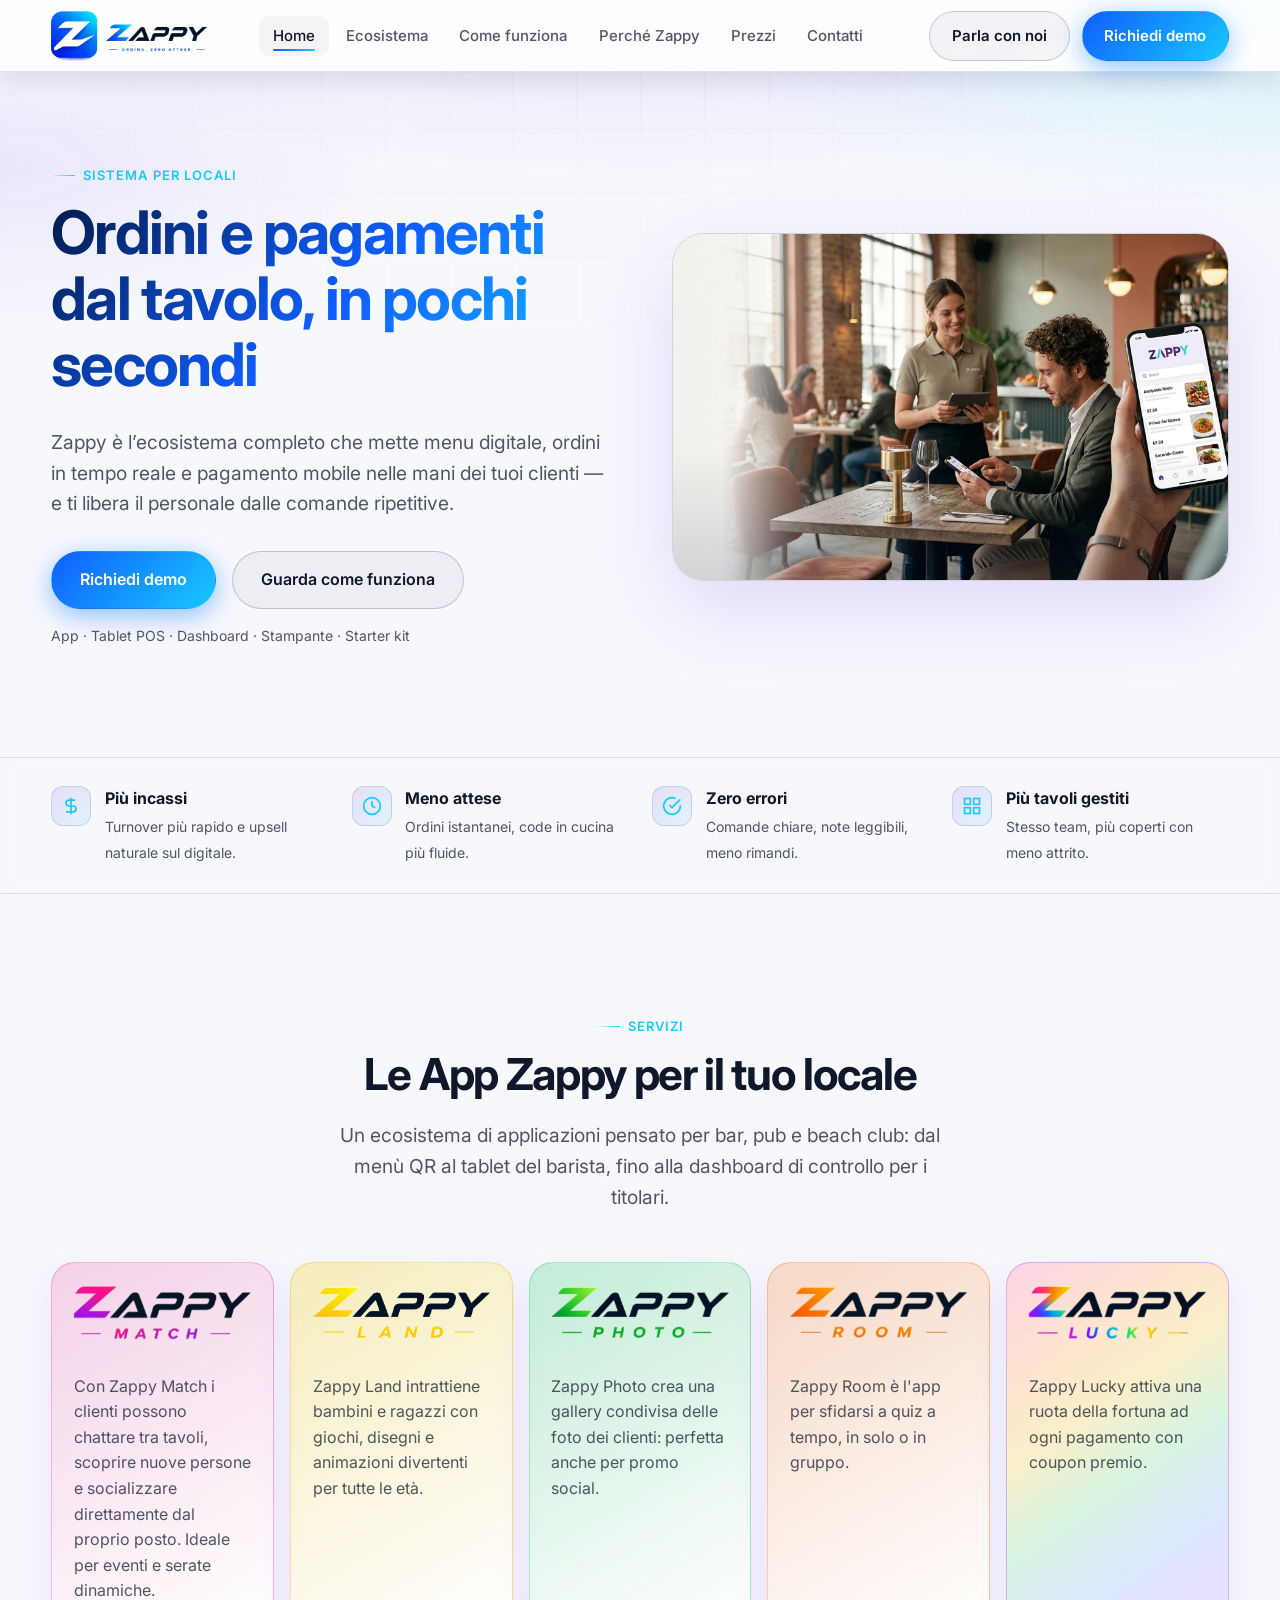
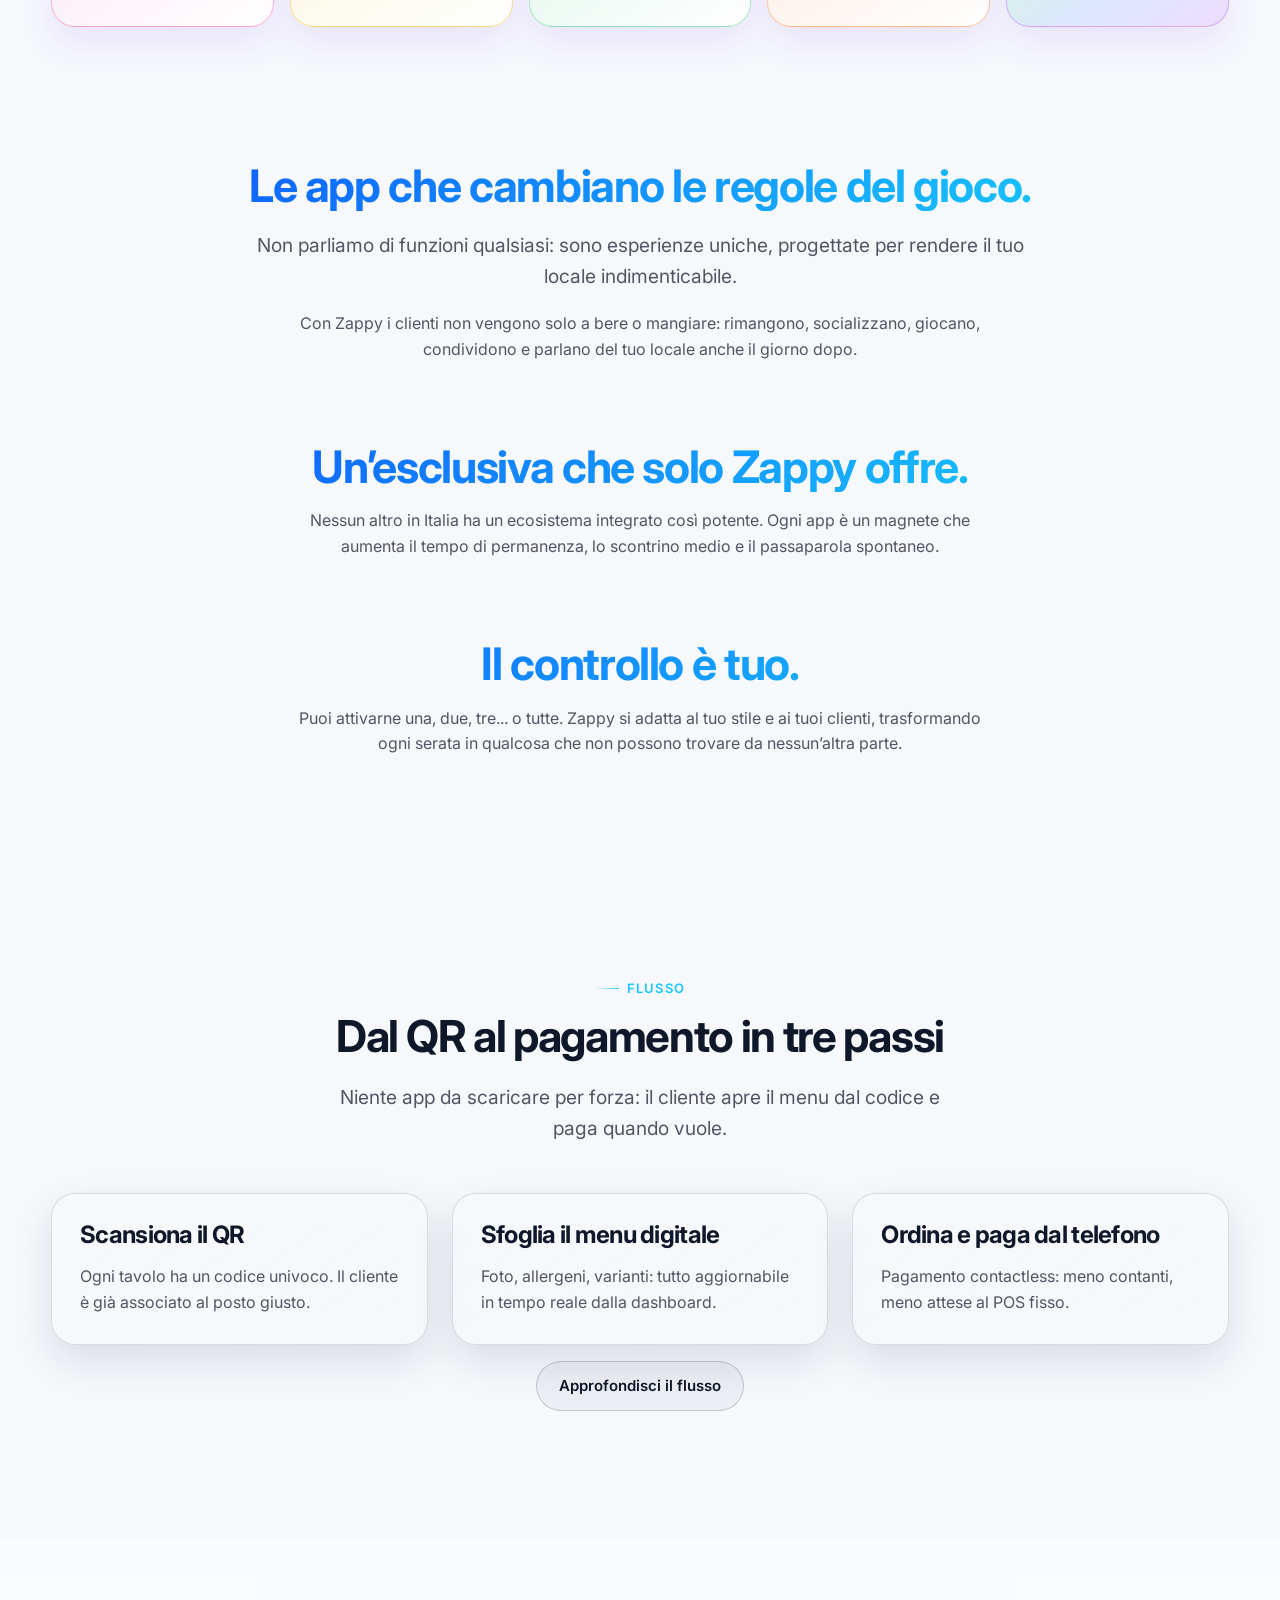
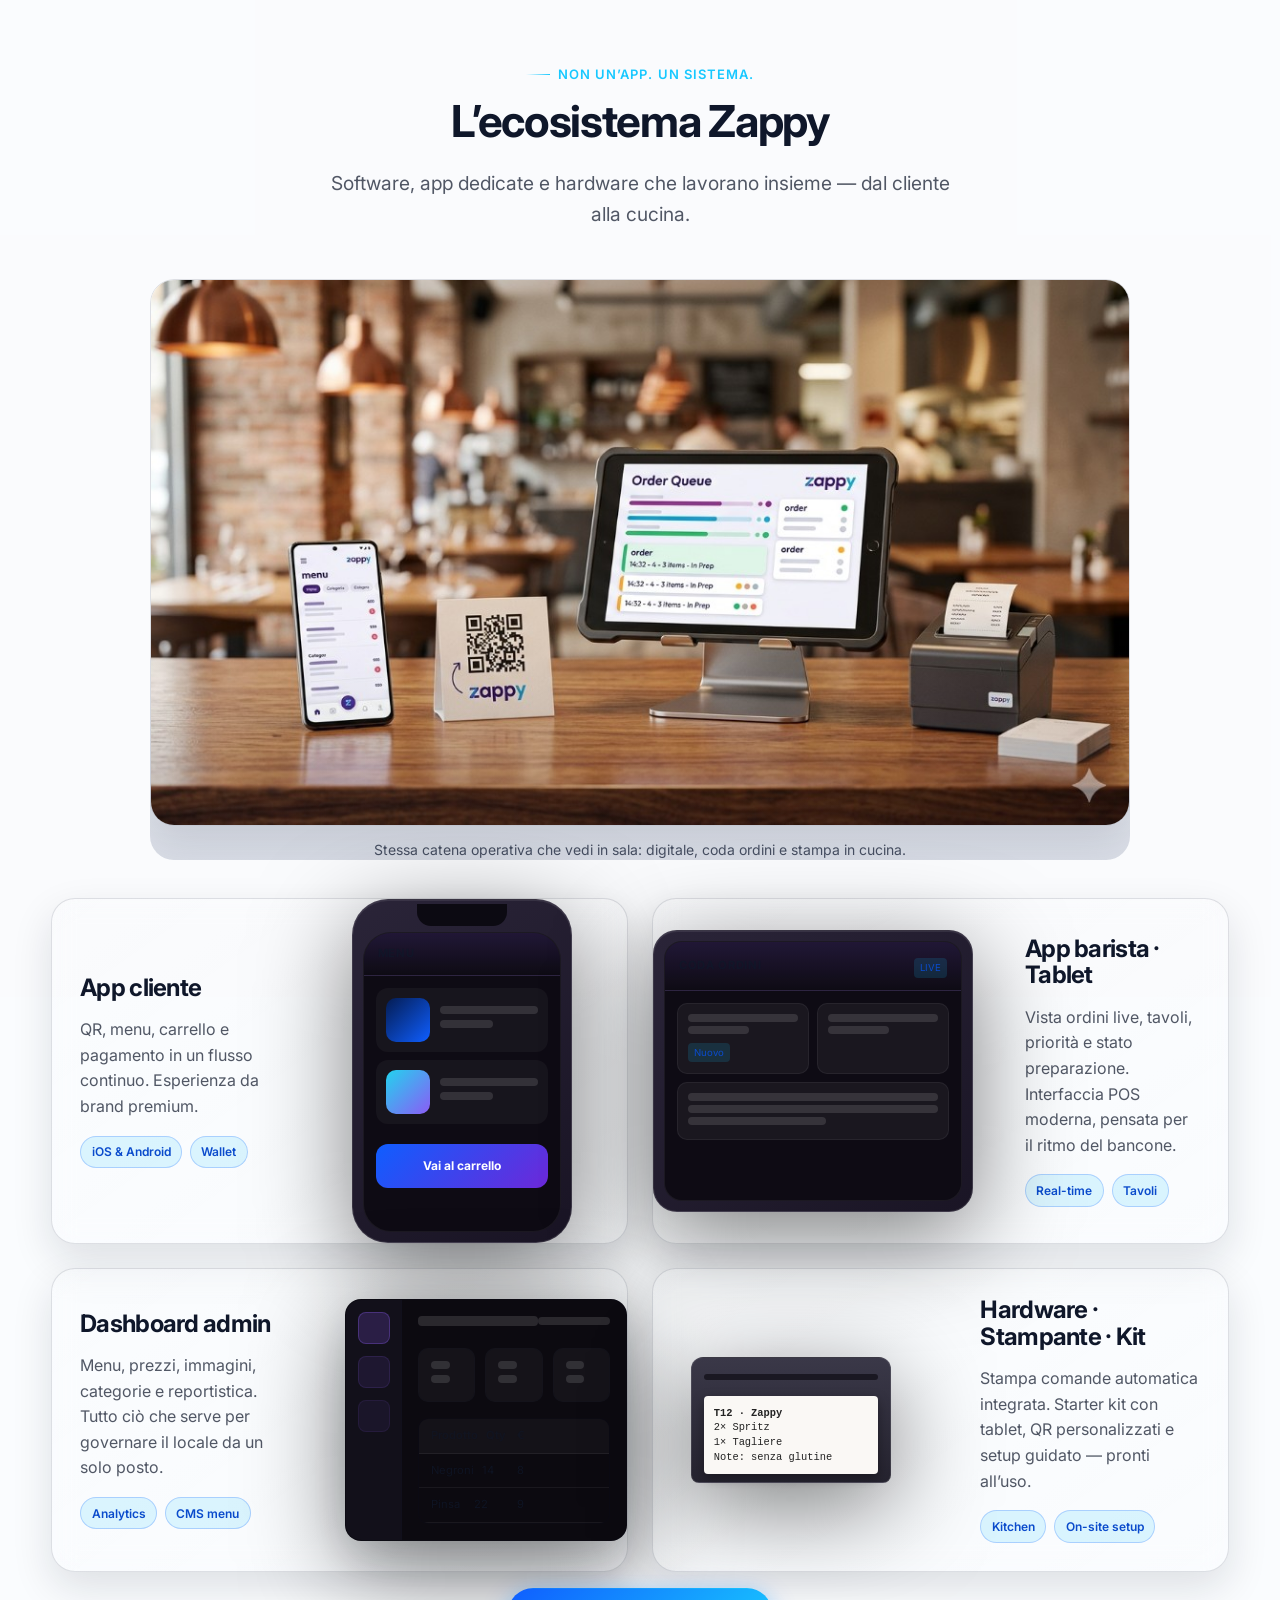
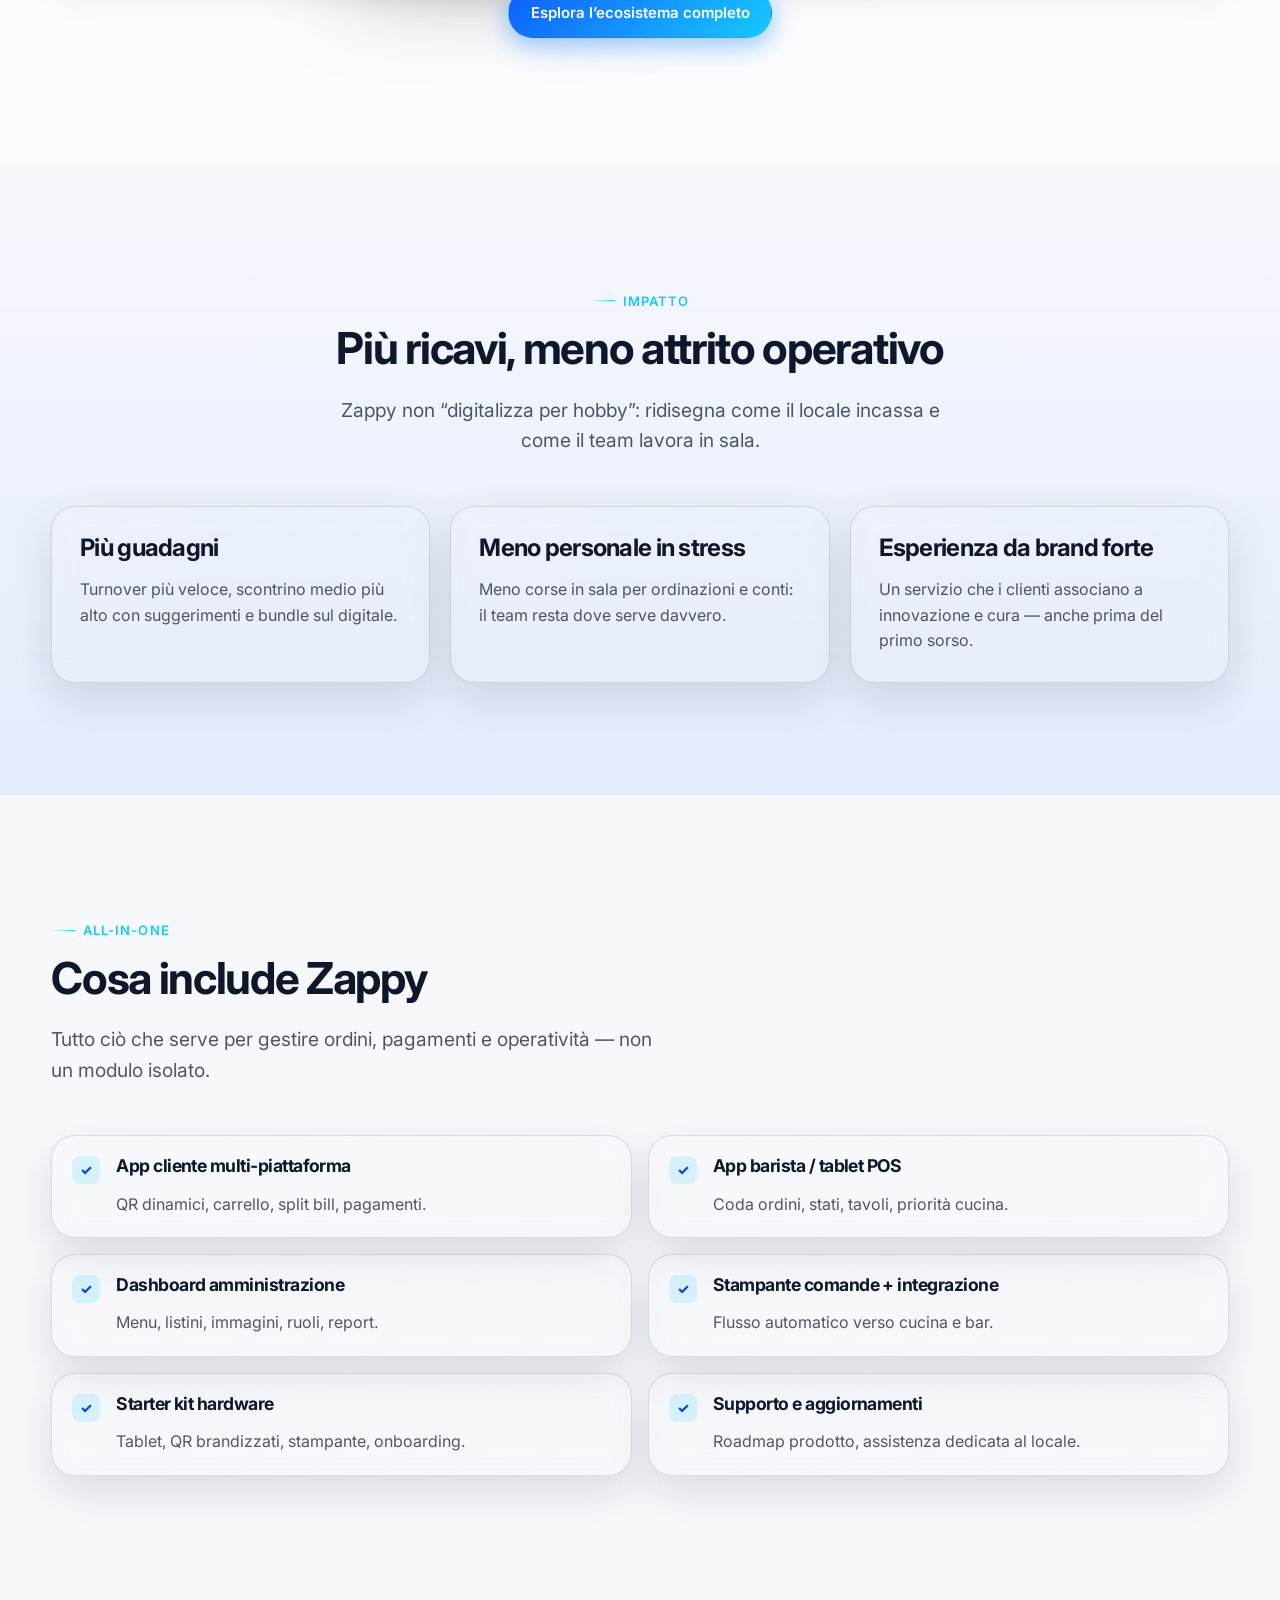
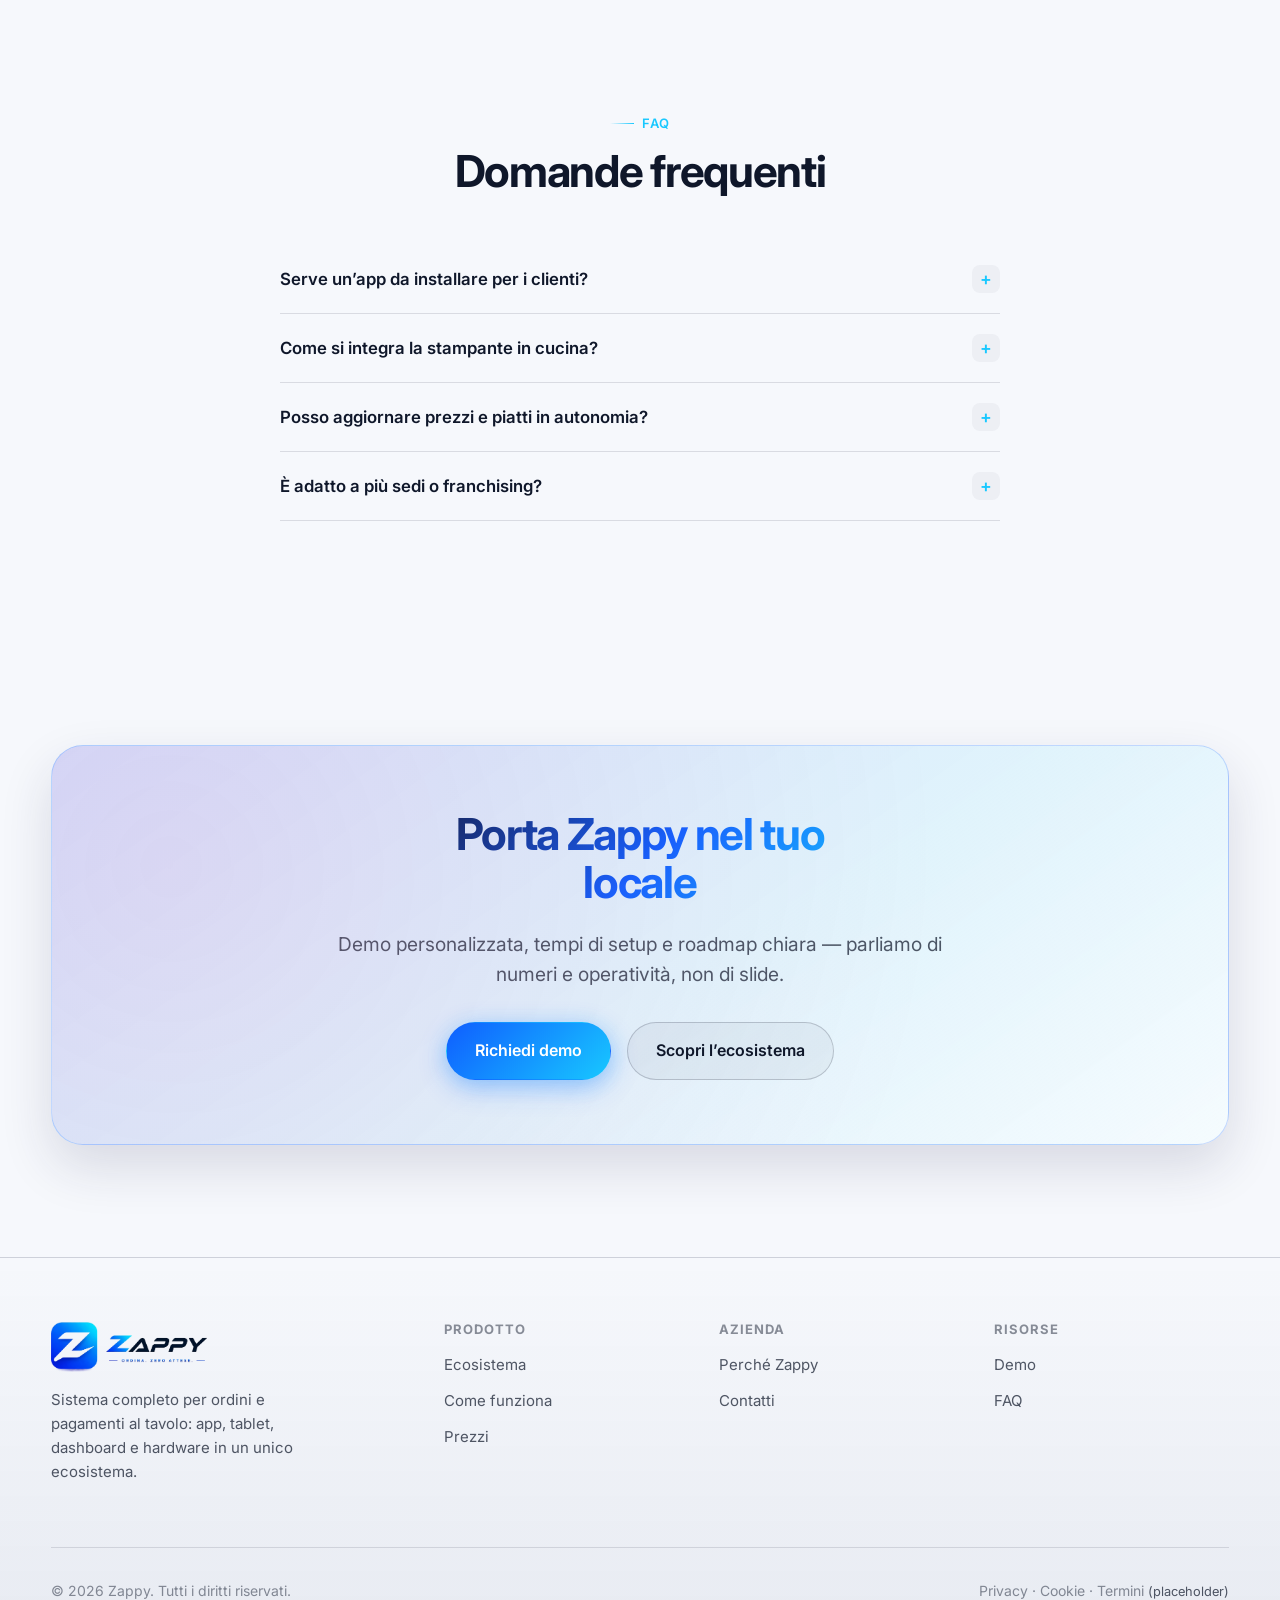
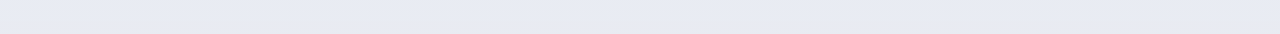
==== index.html @ 4d5f3240 "chore: aggiornamento sito Zappy con nuovo branding, pacchetti e contatti" ====
<!DOCTYPE html>
<html lang="it">
<head>
  <meta charset="UTF-8" />
  <meta name="viewport" content="width=device-width, initial-scale=1" />
  <meta name="description" content="Zappy: sistema completo per bar, pub e ristoranti. Ordini e pagamenti dal tavolo via QR. App cliente, app barista, dashboard e hardware integrati." />
  <title>Zappy — Ordini e pagamenti dal tavolo</title>
  <link rel="preconnect" href="https://fonts.googleapis.com" />
  <link rel="preconnect" href="https://fonts.gstatic.com" crossorigin />
  <link href="https://fonts.googleapis.com/css2?family=Inter:wght@400;500;600;700;800&display=swap" rel="stylesheet" />
  <link rel="stylesheet" href="css/style.css" />
</head>
<body>
  <a class="skip-link" href="#contenuto">Vai al contenuto</a>

  <header class="site-header">
    <div class="header-inner">
      <a class="logo" href="index.html" aria-label="Zappy Home">
        <img src="images/logo-zappy-finale.png" alt="Zappy" width="512" height="353" />
      </a>
      <button class="nav-toggle" type="button" aria-label="Apri menu" aria-expanded="false">
        <span></span>
      </button>
      <nav class="nav" aria-label="Principale">
        <a href="index.html" aria-current="page">Home</a>
        <a href="ecosistema.html">Ecosistema</a>
        <a href="come-funziona.html">Come funziona</a>
        <a href="perche-zappy.html">Perché Zappy</a>
        <a href="prezzi.html">Prezzi</a>
        <a href="contatti.html">Contatti</a>
        <div class="header-cta header-cta--in-nav">
          <a class="btn btn--ghost" href="contatti.html">Parla con noi</a>
          <a class="btn btn--primary" href="contatti.html">Richiedi demo</a>
        </div>
      </nav>
      <div class="header-cta">
        <a class="btn btn--ghost" href="contatti.html">Parla con noi</a>
        <a class="btn btn--primary" href="contatti.html">Richiedi demo</a>
      </div>
    </div>
  </header>

  <main id="contenuto">
    <section class="hero">
      <div class="bg-glow" aria-hidden="true"></div>
      <div class="mesh" aria-hidden="true"></div>
      <div class="wrap hero-grid">
        <div class="reveal">
          <p class="eyebrow">Sistema per locali</p>
          <h1 class="text-gradient">Ordini e pagamenti dal tavolo, in pochi secondi</h1>
          <p class="lead">
            Zappy è l’ecosistema completo che mette menu digitale, ordini in tempo reale e pagamento mobile nelle mani dei tuoi clienti — e ti libera il personale dalle comande ripetitive.
          </p>
          <div class="hero-cta">
            <a class="btn btn--primary btn--large" href="contatti.html">Richiedi demo</a>
            <a class="btn btn--ghost btn--large" href="come-funziona.html">Guarda come funziona</a>
          </div>
          <p class="muted mt-2" style="font-size:0.875rem">App · Tablet POS · Dashboard · Stampante · Starter kit</p>
        </div>
        <div class="hero-visual reveal delay-1">
          <figure class="hero-photo-wrap photo-figure">
            <img src="images/hero-menu-cliente.png" alt="Cliente al tavolo che usa il menu digitale Zappy sul telefono, con personale di sala" width="1200" height="800" loading="eager" decoding="async" />
          </figure>
        </div>
      </div>
    </section>

    <div class="strip">
      <div class="wrap strip-inner">
        <div class="strip-item reveal">
          <div class="strip-icon" aria-hidden="true">
            <svg width="20" height="20" viewBox="0 0 24 24" fill="none" stroke="currentColor" stroke-width="2"><path d="M12 2v20M17 5H9.5a3.5 3.5 0 0 0 0 7h5a3.5 3.5 0 0 1 0 7H6"/></svg>
          </div>
          <div>
            <strong>Più incassi</strong>
            <span>Turnover più rapido e upsell naturale sul digitale.</span>
          </div>
        </div>
        <div class="strip-item reveal delay-1">
          <div class="strip-icon" aria-hidden="true">
            <svg width="20" height="20" viewBox="0 0 24 24" fill="none" stroke="currentColor" stroke-width="2"><circle cx="12" cy="12" r="10"/><path d="M12 6v6l4 2"/></svg>
          </div>
          <div>
            <strong>Meno attese</strong>
            <span>Ordini istantanei, code in cucina più fluide.</span>
          </div>
        </div>
        <div class="strip-item reveal delay-2">
          <div class="strip-icon" aria-hidden="true">
            <svg width="20" height="20" viewBox="0 0 24 24" fill="none" stroke="currentColor" stroke-width="2"><path d="M22 11.08V12a10 10 0 1 1-5.93-9.14"/><path d="M22 4L12 14.01l-3-3"/></svg>
          </div>
          <div>
            <strong>Zero errori</strong>
            <span>Comande chiare, note leggibili, meno rimandi.</span>
          </div>
        </div>
        <div class="strip-item reveal delay-3">
          <div class="strip-icon" aria-hidden="true">
            <svg width="20" height="20" viewBox="0 0 24 24" fill="none" stroke="currentColor" stroke-width="2"><rect x="3" y="3" width="7" height="7"/><rect x="14" y="3" width="7" height="7"/><rect x="14" y="14" width="7" height="7"/><rect x="3" y="14" width="7" height="7"/></svg>
          </div>
          <div>
            <strong>Più tavoli gestiti</strong>
            <span>Stesso team, più coperti con meno attrito.</span>
          </div>
        </div>
      </div>
    </div>

    <section class="section section--apps" id="app-zappy">
      <div class="wrap">
        <div class="section-head text-center reveal">
          <p class="eyebrow eyebrow--center">Servizi</p>
          <h2>Le App Zappy per il tuo locale</h2>
          <p class="lead mx-auto">Un ecosistema di applicazioni pensato per bar, pub e beach club: dal menù QR al tablet del barista, fino alla dashboard di controllo per i titolari.</p>
        </div>
        <div class="apps-grid">
          <article class="app-card app-card--match reveal">
            <img class="app-card__wordmark" src="images/app-zappy-match-wordmark.png" alt="Zappy Match" loading="lazy" decoding="async" />
            <p class="muted mb-0">Con Zappy Match i clienti possono chattare tra tavoli, scoprire nuove persone e socializzare direttamente dal proprio posto. Ideale per eventi e serate dinamiche.</p>
          </article>
          <article class="app-card app-card--land reveal delay-1">
            <img class="app-card__wordmark" src="images/app-zappy-land-wordmark.png" alt="Zappy Land" loading="lazy" decoding="async" />
            <p class="muted mb-0">Zappy Land intrattiene bambini e ragazzi con giochi, disegni e animazioni divertenti per tutte le età.</p>
          </article>
          <article class="app-card app-card--photo reveal delay-2">
            <img class="app-card__wordmark" src="images/app-zappy-photo-wordmark.png" alt="Zappy Photo" loading="lazy" decoding="async" />
            <p class="muted mb-0">Zappy Photo crea una gallery condivisa delle foto dei clienti: perfetta anche per promo social.</p>
          </article>
          <article class="app-card app-card--room reveal delay-3">
            <img class="app-card__wordmark" src="images/app-zappy-room-wordmark.png" alt="Zappy Room" loading="lazy" decoding="async" />
            <p class="muted mb-0">Zappy Room è l'app per sfidarsi a quiz a tempo, in solo o in gruppo.</p>
          </article>
          <article class="app-card app-card--lucky reveal delay-4">
            <img class="app-card__wordmark" src="images/app-zappy-lucky-wordmark.png" alt="Zappy Lucky" loading="lazy" decoding="async" />
            <p class="muted mb-0">Zappy Lucky attiva una ruota della fortuna ad ogni pagamento con coupon premio.</p>
          </article>
        </div>
      </div>
    </section>

    <section class="section section--apps-copy">
      <div class="wrap">
        <div class="apps-copy reveal">
          <article class="apps-copy__block">
            <h2 class="apps-copy__title">Le app che cambiano le regole del gioco.</h2>
            <p class="lead mx-auto">Non parliamo di funzioni qualsiasi: sono esperienze uniche, progettate per rendere il tuo locale indimenticabile.</p>
            <p class="muted apps-copy__text">Con Zappy i clienti non vengono solo a bere o mangiare: rimangono, socializzano, giocano, condividono e parlano del tuo locale anche il giorno dopo.</p>
          </article>
          <article class="apps-copy__block">
            <h2 class="apps-copy__title">Un’esclusiva che solo Zappy offre.</h2>
            <p class="muted apps-copy__text">Nessun altro in Italia ha un ecosistema integrato così potente. Ogni app è un magnete che aumenta il tempo di permanenza, lo scontrino medio e il passaparola spontaneo.</p>
          </article>
          <article class="apps-copy__block">
            <h2 class="apps-copy__title">Il controllo è tuo.</h2>
            <p class="muted apps-copy__text">Puoi attivarne una, due, tre... o tutte. Zappy si adatta al tuo stile e ai tuoi clienti, trasformando ogni serata in qualcosa che non possono trovare da nessun’altra parte.</p>
          </article>
        </div>
      </div>
    </section>

    <section class="section" id="come-funziona-preview">
      <div class="wrap">
        <div class="section-head text-center reveal">
          <p class="eyebrow eyebrow--center">Flusso</p>
          <h2>Dal QR al pagamento in tre passi</h2>
          <p class="lead">Niente app da scaricare per forza: il cliente apre il menu dal codice e paga quando vuole.</p>
        </div>
        <div class="steps">
          <article class="glass-card card-padding step-card reveal">
            <span class="step-num" aria-hidden="true">01</span>
            <h3>Scansiona il QR</h3>
            <p class="muted mb-0">Ogni tavolo ha un codice univoco. Il cliente è già associato al posto giusto.</p>
          </article>
          <article class="glass-card card-padding step-card reveal delay-1">
            <span class="step-num" aria-hidden="true">02</span>
            <h3>Sfoglia il menu digitale</h3>
            <p class="muted mb-0">Foto, allergeni, varianti: tutto aggiornabile in tempo reale dalla dashboard.</p>
          </article>
          <article class="glass-card card-padding step-card reveal delay-2">
            <span class="step-num" aria-hidden="true">03</span>
            <h3>Ordina e paga dal telefono</h3>
            <p class="muted mb-0">Pagamento contactless: meno contanti, meno attese al POS fisso.</p>
          </article>
        </div>
        <p class="text-center mt-2 reveal"><a class="btn btn--ghost" href="come-funziona.html">Approfondisci il flusso</a></p>
      </div>
    </section>

    <section class="section section--tone-soft" id="ecosistema">
      <div class="wrap">
        <div class="section-head text-center reveal">
          <p class="eyebrow eyebrow--center">Non un’app. Un sistema.</p>
          <h2>L’ecosistema Zappy</h2>
          <p class="lead">Software, app dedicate e hardware che lavorano insieme — dal cliente alla cucina.</p>
        </div>
        <figure class="photo-figure photo-figure--eco reveal delay-1">
          <img class="site-photo" src="images/banco-menu-coda-stampante.png" alt="Banco ristorante con menu Zappy sul telefono, QR da tavolo, tablet coda ordini e stampante comande" width="1200" height="700" loading="lazy" decoding="async" />
          <figcaption class="photo-caption">Stessa catena operativa che vedi in sala: digitale, coda ordini e stampa in cucina.</figcaption>
        </figure>
        <div class="eco-grid">
          <article class="glass-card eco-block reveal">
            <div class="eco-text card-padding">
              <h3>App cliente</h3>
              <p class="muted">QR, menu, carrello e pagamento in un flusso continuo. Esperienza da brand premium.</p>
              <div class="tag-row">
                <span class="tag">iOS &amp; Android</span>
                <span class="tag">Wallet</span>
              </div>
            </div>
            <div class="device-wrap">
              <div class="device device--phone">
                <div class="device-notch"><span></span></div>
                <div class="device-screen" style="min-height:300px">
                  <div class="ui-header">
                    <span class="ui-title">Menu</span>
                  </div>
                  <div class="ui-body">
                    <div class="ui-menu-item">
                      <div class="ui-thumb"></div>
                      <div class="ui-lines"><div class="ui-line"></div><div class="ui-line short"></div></div>
                    </div>
                    <div class="ui-menu-item">
                      <div class="ui-thumb" style="background:linear-gradient(135deg,#22d3ee,#8b5cf6)"></div>
                      <div class="ui-lines"><div class="ui-line"></div><div class="ui-line short"></div></div>
                    </div>
                    <div class="ui-pay-btn" style="margin-top:20px">Vai al carrello</div>
                  </div>
                </div>
              </div>
            </div>
          </article>
          <article class="glass-card eco-block reveal delay-1">
            <div class="eco-text card-padding">
              <h3>App barista · Tablet</h3>
              <p class="muted">Vista ordini live, tavoli, priorità e stato preparazione. Interfaccia POS moderna, pensata per il ritmo del bancone.</p>
              <div class="tag-row">
                <span class="tag">Real-time</span>
                <span class="tag">Tavoli</span>
              </div>
            </div>
            <div class="device-wrap">
              <div class="device device--tablet">
                <div class="device-screen">
                  <div class="ui-header">
                    <span class="ui-title">Coda ordini</span>
                    <span class="ui-badge">LIVE</span>
                  </div>
                  <div class="ui-body" style="padding:12px">
                    <div class="ui-pos-row">
                      <div class="ui-pos-card">
                        <div class="ui-line"></div>
                        <div class="ui-line short"></div>
                        <span class="ui-badge">Nuovo</span>
                      </div>
                      <div class="ui-pos-card">
                        <div class="ui-line"></div>
                        <div class="ui-line short"></div>
                      </div>
                    </div>
                    <div class="ui-pos-row">
                      <div class="ui-pos-card" style="flex:2">
                        <div class="ui-line"></div>
                        <div class="ui-line"></div>
                        <div class="ui-line short"></div>
                      </div>
                    </div>
                  </div>
                </div>
              </div>
            </div>
          </article>
          <article class="glass-card eco-block reveal delay-2">
            <div class="eco-text card-padding">
              <h3>Dashboard admin</h3>
              <p class="muted">Menu, prezzi, immagini, categorie e reportistica. Tutto ciò che serve per governare il locale da un solo posto.</p>
              <div class="tag-row">
                <span class="tag">Analytics</span>
                <span class="tag">CMS menu</span>
              </div>
            </div>
            <div class="device-wrap" style="width:100%;max-width:340px">
              <div class="dashboard-frame">
                <div class="dash-layout">
                  <div class="dash-sidebar">
                    <div class="dash-icon"></div>
                    <div class="dash-icon" style="opacity:0.5"></div>
                    <div class="dash-icon" style="opacity:0.35"></div>
                  </div>
                  <div class="dash-main">
                    <div class="dash-top">
                      <div class="ui-line" style="width:120px;height:10px"></div>
                      <div class="ui-line short" style="width:72px"></div>
                    </div>
                    <div class="dash-stat">
                      <div class="stat-box"><div class="ui-line"></div><div class="ui-line short"></div></div>
                      <div class="stat-box"><div class="ui-line"></div><div class="ui-line short"></div></div>
                      <div class="stat-box"><div class="ui-line"></div><div class="ui-line short"></div></div>
                    </div>
                    <div class="dash-table">
                      <div class="dash-row"><span>Prodotto</span><span>Qty</span><span>€</span></div>
                      <div class="dash-row"><span>Negroni</span><span>14</span><span>8</span></div>
                      <div class="dash-row"><span>Pinsa</span><span>22</span><span>9</span></div>
                    </div>
                  </div>
                </div>
              </div>
            </div>
          </article>
          <article class="glass-card eco-block reveal delay-3">
            <div class="eco-text card-padding">
              <h3>Hardware · Stampante · Kit</h3>
              <p class="muted">Stampa comande automatica integrata. Starter kit con tablet, QR personalizzati e setup guidato — pronti all’uso.</p>
              <div class="tag-row">
                <span class="tag">Kitchen</span>
                <span class="tag">On-site setup</span>
              </div>
            </div>
            <div class="device-wrap">
              <div class="printer-mock" aria-hidden="true">
                <div class="printer-slot"></div>
                <div class="printer-ticket">
                  <strong>T12 · Zappy</strong><br />
                  2× Spritz<br />
                  1× Tagliere<br />
                  Note: senza glutine
                </div>
              </div>
            </div>
          </article>
        </div>
        <p class="text-center mt-2 reveal"><a class="btn btn--primary" href="ecosistema.html">Esplora l’ecosistema completo</a></p>
      </div>
    </section>

    <section class="section section--tone-violet">
      <div class="wrap">
        <div class="section-head text-center reveal">
          <p class="eyebrow eyebrow--center">Impatto</p>
          <h2>Più ricavi, meno attrito operativo</h2>
          <p class="lead">Zappy non “digitalizza per hobby”: ridisegna come il locale incassa e come il team lavora in sala.</p>
        </div>
        <div class="benefits-grid">
          <article class="glass-card card-padding reveal">
            <h3>Più guadagni</h3>
            <p class="muted mb-0">Turnover più veloce, scontrino medio più alto con suggerimenti e bundle sul digitale.</p>
          </article>
          <article class="glass-card card-padding reveal delay-1">
            <h3>Meno personale in stress</h3>
            <p class="muted mb-0">Meno corse in sala per ordinazioni e conti: il team resta dove serve davvero.</p>
          </article>
          <article class="glass-card card-padding reveal delay-2">
            <h3>Esperienza da brand forte</h3>
            <p class="muted mb-0">Un servizio che i clienti associano a innovazione e cura — anche prima del primo sorso.</p>
          </article>
        </div>
      </div>
    </section>

    <section class="section" id="include">
      <div class="wrap">
        <div class="section-head reveal">
          <p class="eyebrow">All-in-one</p>
          <h2>Cosa include Zappy</h2>
          <p class="lead">Tutto ciò che serve per gestire ordini, pagamenti e operatività — non un modulo isolato.</p>
        </div>
        <div class="include-grid">
          <div class="glass-card include-item reveal">
            <span class="include-check" aria-hidden="true">✓</span>
            <div>
              <h3 class="mb-1" style="font-size:1.1rem">App cliente multi-piattaforma</h3>
              <p class="muted mb-0">QR dinamici, carrello, split bill, pagamenti.</p>
            </div>
          </div>
          <div class="glass-card include-item reveal delay-1">
            <span class="include-check" aria-hidden="true">✓</span>
            <div>
              <h3 class="mb-1" style="font-size:1.1rem">App barista / tablet POS</h3>
              <p class="muted mb-0">Coda ordini, stati, tavoli, priorità cucina.</p>
            </div>
          </div>
          <div class="glass-card include-item reveal delay-2">
            <span class="include-check" aria-hidden="true">✓</span>
            <div>
              <h3 class="mb-1" style="font-size:1.1rem">Dashboard amministrazione</h3>
              <p class="muted mb-0">Menu, listini, immagini, ruoli, report.</p>
            </div>
          </div>
          <div class="glass-card include-item reveal delay-3">
            <span class="include-check" aria-hidden="true">✓</span>
            <div>
              <h3 class="mb-1" style="font-size:1.1rem">Stampante comande + integrazione</h3>
              <p class="muted mb-0">Flusso automatico verso cucina e bar.</p>
            </div>
          </div>
          <div class="glass-card include-item reveal">
            <span class="include-check" aria-hidden="true">✓</span>
            <div>
              <h3 class="mb-1" style="font-size:1.1rem">Starter kit hardware</h3>
              <p class="muted mb-0">Tablet, QR brandizzati, stampante, onboarding.</p>
            </div>
          </div>
          <div class="glass-card include-item reveal delay-1">
            <span class="include-check" aria-hidden="true">✓</span>
            <div>
              <h3 class="mb-1" style="font-size:1.1rem">Supporto e aggiornamenti</h3>
              <p class="muted mb-0">Roadmap prodotto, assistenza dedicata al locale.</p>
            </div>
          </div>
        </div>
      </div>
    </section>

    <section class="section" id="faq">
      <div class="wrap">
        <div class="section-head text-center reveal">
          <p class="eyebrow eyebrow--center">FAQ</p>
          <h2>Domande frequenti</h2>
        </div>
        <div class="faq-list">
          <div class="faq-item reveal">
            <button class="faq-trigger" type="button" aria-expanded="false">
              Serve un’app da installare per i clienti?
              <span class="faq-icon">+</span>
            </button>
            <div class="faq-panel">
              <div class="faq-panel-inner">
                <p class="faq-answer">No è obbligatorio: il menu si apre dal QR nel browser. L’app nativa offre esperienza ancora più fluida per chi la preferisce.</p>
              </div>
            </div>
          </div>
          <div class="faq-item reveal delay-1">
            <button class="faq-trigger" type="button" aria-expanded="false">
              Come si integra la stampante in cucina?
              <span class="faq-icon">+</span>
            </button>
            <div class="faq-panel">
              <div class="faq-panel-inner">
                <p class="faq-answer">Le comande arrivano automaticamente alla stampante configurata nel kit. Routing e reparti sono impostabili dalla dashboard.</p>
              </div>
            </div>
          </div>
          <div class="faq-item reveal delay-2">
            <button class="faq-trigger" type="button" aria-expanded="false">
              Posso aggiornare prezzi e piatti in autonomia?
              <span class="faq-icon">+</span>
            </button>
            <div class="faq-panel">
              <div class="faq-panel-inner">
                <p class="faq-answer">Sì: listini, immagini, disponibilità e varianti sono gestiti in tempo reale dall’admin senza toccare codice.</p>
              </div>
            </div>
          </div>
          <div class="faq-item reveal delay-3">
            <button class="faq-trigger" type="button" aria-expanded="false">
              È adatto a più sedi o franchising?
              <span class="faq-icon">+</span>
            </button>
            <div class="faq-panel">
              <div class="faq-panel-inner">
                <p class="faq-answer">Il piano Enterprise copre governance multi-sede, permessi granulari e integrazioni con il tuo stack esistente.</p>
              </div>
            </div>
          </div>
        </div>
      </div>
    </section>

    <section class="section">
      <div class="wrap">
        <div class="cta-band reveal">
          <h2 class="text-gradient">Porta Zappy nel tuo locale</h2>
          <p class="lead mx-auto" style="margin-top:1rem">Demo personalizzata, tempi di setup e roadmap chiara — parliamo di numeri e operatività, non di slide.</p>
          <div class="hero-cta" style="margin-top:2rem">
            <a class="btn btn--primary btn--large" href="contatti.html">Richiedi demo</a>
            <a class="btn btn--ghost btn--large" href="ecosistema.html">Scopri l’ecosistema</a>
          </div>
        </div>
      </div>
    </section>
  </main>

  <footer class="site-footer">
    <div class="wrap footer-grid">
      <div class="footer-brand">
        <a class="logo" href="index.html" aria-label="Zappy Home">
          <img src="images/logo-zappy-finale.png" alt="Zappy" width="512" height="353" />
        </a>
        <p>Sistema completo per ordini e pagamenti al tavolo: app, tablet, dashboard e hardware in un unico ecosistema.</p>
      </div>
      <div class="footer-col">
        <h4>Prodotto</h4>
        <ul>
          <li><a href="ecosistema.html">Ecosistema</a></li>
          <li><a href="come-funziona.html">Come funziona</a></li>
          <li><a href="prezzi.html">Prezzi</a></li>
        </ul>
      </div>
      <div class="footer-col">
        <h4>Azienda</h4>
        <ul>
          <li><a href="perche-zappy.html">Perché Zappy</a></li>
          <li><a href="contatti.html">Contatti</a></li>
        </ul>
      </div>
      <div class="footer-col">
        <h4>Risorse</h4>
        <ul>
          <li><a href="contatti.html">Demo</a></li>
          <li><a href="index.html#faq">FAQ</a></li>
        </ul>
      </div>
    </div>
    <div class="wrap footer-bottom">
      <span>© <span id="year"></span> Zappy. Tutti i diritti riservati.</span>
      <span>Privacy · Cookie · Termini <span class="muted" style="font-size:0.8rem">(placeholder)</span></span>
    </div>
  </footer>

  <script src="js/main.js"></script>
  <script>
    document.getElementById("year").textContent = new Date().getFullYear();
  </script>
</body>
</html>
---- css/style.css ----
/* ============================================================
   Zappy — Design system
   ============================================================ */

:root {
  --bg-deep: #f6f8fc;
  --bg-elevated: #ffffff;
  --surface: rgba(15, 23, 42, 0.04);
  --surface-strong: rgba(15, 23, 42, 0.08);
  --border: rgba(15, 23, 42, 0.12);
  --border-strong: rgba(15, 23, 42, 0.2);
  --text: #0f172a;
  --text-muted: rgba(15, 23, 42, 0.72);
  --text-soft: rgba(15, 23, 42, 0.48);
  --accent-violet: #0f5eff;
  --accent-blue: #18c8ff;
  --accent-pink: #041c52;
  --accent-cyan: #18c8ff;
  --gradient-hero: radial-gradient(ellipse 120% 80% at 50% -20%, rgba(124, 58, 237, 0.22), transparent 55%),
    radial-gradient(ellipse 90% 55% at 100% 0%, rgba(34, 211, 238, 0.18), transparent 52%),
    radial-gradient(ellipse 65% 45% at 0% 22%, rgba(124, 58, 237, 0.1), transparent 48%);
  --gradient-card: linear-gradient(135deg, rgba(124, 58, 237, 0.14), rgba(34, 211, 238, 0.1));
  --glow-violet: 0 0 80px rgba(139, 92, 246, 0.25);
  --glow-soft: 0 16px 40px rgba(15, 23, 42, 0.12);
  --radius-sm: 10px;
  --radius-md: 16px;
  --radius-lg: 24px;
  --radius-xl: 32px;
  --font: "Inter", system-ui, -apple-system, sans-serif;
  --ease-out: cubic-bezier(0.22, 1, 0.36, 1);
  --header-h: 72px;
}

*,
*::before,
*::after {
  box-sizing: border-box;
}

html {
  scroll-behavior: smooth;
}

body {
  margin: 0;
  font-family: var(--font);
  font-size: 16px;
  line-height: 1.6;
  color: var(--text);
  background: var(--bg-deep);
  -webkit-font-smoothing: antialiased;
  text-rendering: optimizeLegibility;
  overflow-x: hidden;
}

img {
  max-width: 100%;
  height: auto;
  display: block;
}

a {
  color: inherit;
  text-decoration: none;
}

button {
  font-family: inherit;
  cursor: pointer;
}

:focus-visible {
  outline: 2px solid var(--accent-blue);
  outline-offset: 3px;
}

.skip-link {
  position: absolute;
  left: -9999px;
  top: 12px;
  z-index: 10000;
  padding: 0.75rem 1rem;
  background: var(--accent-violet);
  color: #fff;
  border-radius: var(--radius-sm);
}

.skip-link:focus {
  left: 12px;
}

/* ---------- Layout ---------- */

.wrap {
  width: min(1180px, 92vw);
  margin-inline: auto;
}

.section {
  padding: clamp(4rem, 10vw, 7rem) 0;
  position: relative;
}

.section--tone-soft {
  background: rgba(255, 255, 255, 0.45);
}

.section--tone-violet {
  background: linear-gradient(180deg, transparent, rgba(124, 58, 237, 0.06));
}

.section--tone-cyan {
  background: linear-gradient(180deg, transparent, rgba(34, 211, 238, 0.08));
}

.section--tight {
  padding: clamp(3rem, 6vw, 4.5rem) 0;
}

.bg-glow {
  pointer-events: none;
  position: absolute;
  inset: 0;
  background: var(--gradient-hero);
  opacity: 0.9;
}

.mesh {
  position: absolute;
  inset: 0;
  background-image: linear-gradient(rgba(15, 23, 42, 0.05) 1px, transparent 1px),
    linear-gradient(90deg, rgba(15, 23, 42, 0.05) 1px, transparent 1px);
  background-size: 64px 64px;
  mask-image: radial-gradient(ellipse 70% 60% at 50% 0%, black, transparent);
  opacity: 0.5;
}

/* ---------- Typography ---------- */

.eyebrow {
  display: inline-flex;
  align-items: center;
  gap: 0.5rem;
  font-size: 0.8125rem;
  font-weight: 600;
  letter-spacing: 0.08em;
  text-transform: uppercase;
  color: var(--accent-cyan);
}

.eyebrow::before {
  content: "";
  width: 24px;
  height: 1px;
  background: linear-gradient(90deg, transparent, var(--accent-cyan));
}

h1,
h2,
h3,
h4 {
  margin: 0 0 0.5em;
  font-weight: 700;
  letter-spacing: -0.03em;
  line-height: 1.1;
}

h1 {
  font-size: clamp(2.5rem, 5vw, 3.75rem);
}

h2 {
  font-size: clamp(2rem, 3.5vw, 2.75rem);
}

h3 {
  font-size: clamp(1.25rem, 2vw, 1.5rem);
}

.lead {
  font-size: clamp(1.05rem, 1.5vw, 1.2rem);
  color: var(--text-muted);
  max-width: 52ch;
}

.eyebrow--center {
  justify-content: center;
}

.muted {
  color: var(--text-muted);
}

.text-gradient {
  background: linear-gradient(135deg, #0f172a 0%, var(--accent-violet) 52%, var(--accent-blue) 100%);
  -webkit-background-clip: text;
  background-clip: text;
  color: transparent;
}

/* ---------- Zappy custom visuals ---------- */

.z-visual {
  position: relative;
  border-radius: 30px;
  border: 1px solid rgba(124, 58, 237, 0.12);
  background: linear-gradient(160deg, rgba(255, 255, 255, 0.92), rgba(243, 247, 255, 0.9));
  box-shadow: 0 14px 34px rgba(15, 23, 42, 0.09);
  overflow: hidden;
}

.z-glow {
  position: absolute;
  border-radius: 50%;
  filter: blur(24px);
  opacity: 0.45;
  pointer-events: none;
}

.z-glow--violet {
  width: 220px;
  height: 220px;
  top: -70px;
  right: -50px;
  background: rgba(124, 58, 237, 0.32);
}

.z-glow--cyan {
  width: 200px;
  height: 200px;
  bottom: -70px;
  left: -40px;
  background: rgba(34, 211, 238, 0.28);
}

.z-visual--hero {
  padding: 1.6rem;
  min-height: 470px;
  display: grid;
  place-items: center;
}

.z-device {
  width: 254px;
  border-radius: 34px;
  padding: 9px;
  background: linear-gradient(150deg, #f2efff, #eaf8ff);
  border: 1px solid rgba(124, 58, 237, 0.16);
  box-shadow: 0 20px 35px rgba(44, 36, 97, 0.18);
  position: relative;
  z-index: 2;
}

.z-device-notch {
  width: 96px;
  height: 18px;
  border-radius: 0 0 10px 10px;
  background: rgba(15, 23, 42, 0.16);
  margin: 0 auto 6px;
}

.z-device-screen {
  background: #ffffff;
  border-radius: 24px;
  overflow: hidden;
  border: 1px solid rgba(15, 23, 42, 0.08);
}

.z-device-head {
  padding: 11px 12px;
  display: flex;
  justify-content: space-between;
  align-items: center;
  border-bottom: 1px solid rgba(15, 23, 42, 0.08);
  background: linear-gradient(180deg, rgba(124, 58, 237, 0.1), transparent);
}

.z-device-title {
  font-size: 0.72rem;
  font-weight: 700;
  letter-spacing: 0.05em;
  text-transform: uppercase;
  color: var(--text-muted);
}

.z-status-dot {
  width: 8px;
  height: 8px;
  border-radius: 50%;
  background: linear-gradient(135deg, var(--accent-violet), var(--accent-blue));
}

.z-device-body {
  padding: 12px;
}

.z-qr-mini {
  width: 58px;
  height: 58px;
  border-radius: 10px;
  background: #fff;
  border: 1px solid rgba(15, 23, 42, 0.09);
  margin-bottom: 10px;
  position: relative;
}

.z-qr-mini::before {
  content: "";
  position: absolute;
  inset: 8px;
  border-radius: 4px;
  background-image: repeating-linear-gradient(0deg, #111827 0, #111827 3px, transparent 3px, transparent 6px),
    repeating-linear-gradient(90deg, #111827 0, #111827 3px, transparent 3px, transparent 6px);
}

.z-order-item {
  display: flex;
  align-items: center;
  gap: 0.55rem;
  padding: 0.5rem 0;
}

.z-order-item strong {
  display: block;
  font-size: 0.82rem;
  margin-bottom: 0.05rem;
}

.z-order-item small {
  color: var(--text-muted);
  font-size: 0.72rem;
}

.z-order-dot {
  width: 12px;
  height: 12px;
  border-radius: 999px;
  background: linear-gradient(135deg, var(--accent-violet), #8b5cf6);
}

.z-order-dot--alt {
  background: linear-gradient(135deg, var(--accent-blue), #38bdf8);
}

.z-order-total {
  margin-top: 0.5rem;
  display: flex;
  align-items: center;
  justify-content: space-between;
  padding: 0.65rem 0.7rem;
  border-radius: 10px;
  background: rgba(124, 58, 237, 0.08);
  font-size: 0.78rem;
}

.z-pay-btn {
  margin-top: 0.65rem;
  width: 100%;
  border: 0;
  border-radius: 999px;
  padding: 0.62rem 0.75rem;
  font-weight: 700;
  font-size: 0.78rem;
  color: #fff;
  background: linear-gradient(135deg, var(--accent-violet), var(--accent-blue));
}

.z-floating-badge {
  position: absolute;
  z-index: 3;
  padding: 0.45rem 0.75rem;
  border-radius: 999px;
  font-size: 0.7rem;
  font-weight: 700;
  color: #4c1d95;
  background: rgba(255, 255, 255, 0.92);
  border: 1px solid rgba(124, 58, 237, 0.18);
}

.z-floating-badge--top {
  top: 22px;
  right: 22px;
}

.z-floating-badge--bottom {
  bottom: 24px;
  left: 20px;
}

.z-visual--flow {
  padding: 1.35rem;
  display: grid;
  grid-template-columns: 1fr auto 1fr auto 1fr;
  align-items: center;
  gap: 0.95rem;
}

.z-flow-node {
  border-radius: 20px;
  padding: 1rem;
  min-height: 148px;
  background: linear-gradient(145deg, rgba(124, 58, 237, 0.1), rgba(34, 211, 238, 0.08));
  border: 1px solid rgba(124, 58, 237, 0.14);
  display: flex;
  flex-direction: column;
  justify-content: center;
}

.z-flow-node small {
  margin-top: 0.7rem;
  color: var(--text-muted);
  font-size: 0.72rem;
}

.z-table-top {
  height: 42px;
  border-radius: 999px;
  background: rgba(15, 23, 42, 0.08);
  margin-bottom: 0.6rem;
}

.z-connector {
  width: 36px;
  height: 2px;
  background: linear-gradient(90deg, rgba(124, 58, 237, 0.35), rgba(34, 211, 238, 0.45));
  box-shadow: 0 0 14px rgba(124, 58, 237, 0.28);
}

.z-ticket-line {
  height: 8px;
  border-radius: 999px;
  background: rgba(15, 23, 42, 0.16);
  margin-bottom: 0.5rem;
}

.z-ticket-line.short {
  width: 70%;
}

.z-visual--ecosystem {
  min-height: 320px;
  padding: 1.15rem;
  display: grid;
  grid-template-columns: repeat(12, 1fr);
  gap: 0.85rem;
}

.z-module {
  border-radius: 18px;
  border: 1px solid rgba(124, 58, 237, 0.14);
  background: linear-gradient(165deg, rgba(255, 255, 255, 0.88), rgba(239, 246, 255, 0.86));
  padding: 0.95rem;
  box-shadow: 0 10px 20px rgba(15, 23, 42, 0.07);
}

.z-module h3 {
  font-size: 0.9rem;
  margin: 0.55rem 0 0;
}

.z-module-icon {
  width: 30px;
  height: 30px;
  border-radius: 8px;
  display: grid;
  place-items: center;
  font-size: 0.72rem;
  font-weight: 700;
  color: #4c1d95;
  background: rgba(124, 58, 237, 0.12);
}

.z-module--menu {
  grid-column: 1 / 5;
  grid-row: 1;
}

.z-module--match {
  grid-column: 5 / 8;
  grid-row: 1;
}

.z-module--photo {
  grid-column: 8 / 13;
  grid-row: 1;
}

.z-module--room {
  grid-column: 2 / 7;
  grid-row: 2;
}

.z-module--lucky {
  grid-column: 7 / 12;
  grid-row: 2;
}

.z-visual--why {
  padding: 1.1rem;
  display: grid;
  grid-template-columns: 1.2fr 0.8fr;
  gap: 0.9rem;
}

.z-why-main {
  border-radius: 20px;
  background: linear-gradient(160deg, rgba(124, 58, 237, 0.1), rgba(34, 211, 238, 0.08));
  border: 1px solid rgba(124, 58, 237, 0.16);
  padding: 1rem;
}

.z-why-head {
  display: flex;
  justify-content: space-between;
  align-items: baseline;
  gap: 1rem;
  margin-bottom: 0.8rem;
}

.z-why-head span {
  font-size: 0.78rem;
  color: var(--text-muted);
}

.z-why-head strong {
  font-size: 0.9rem;
}

.z-why-row {
  display: flex;
  justify-content: space-between;
  align-items: center;
  padding: 0.62rem 0.2rem;
  border-top: 1px solid rgba(15, 23, 42, 0.08);
  font-size: 0.88rem;
}

.z-why-side {
  display: grid;
  align-content: center;
  gap: 0.65rem;
}

.z-mini-badge {
  display: inline-flex;
  align-items: center;
  justify-content: center;
  border-radius: 999px;
  padding: 0.5rem 0.75rem;
  font-size: 0.76rem;
  font-weight: 700;
  color: #4338ca;
  background: rgba(255, 255, 255, 0.86);
  border: 1px solid rgba(124, 58, 237, 0.14);
}

@media (max-width: 980px) {
  .z-visual--flow {
    grid-template-columns: 1fr;
    gap: 0.7rem;
  }

  .z-connector {
    width: 2px;
    height: 28px;
    margin-inline: auto;
    background: linear-gradient(180deg, rgba(124, 58, 237, 0.35), rgba(34, 211, 238, 0.45));
  }

  .z-visual--why {
    grid-template-columns: 1fr;
  }

  .z-visual--ecosystem {
    grid-template-columns: repeat(2, 1fr);
  }

  .z-module--menu,
  .z-module--match,
  .z-module--photo,
  .z-module--room,
  .z-module--lucky {
    grid-column: auto;
    grid-row: auto;
  }
}

@media (max-width: 640px) {
  .z-visual {
    border-radius: 22px;
  }

  .z-visual--hero {
    min-height: 410px;
    padding: 0.9rem;
  }

  .z-device {
    width: min(242px, 100%);
  }

  .z-visual--ecosystem {
    grid-template-columns: 1fr;
  }

  .z-floating-badge {
    font-size: 0.64rem;
    padding: 0.38rem 0.6rem;
  }

  .z-floating-badge--top {
    top: 10px;
    right: 10px;
  }

  .z-floating-badge--bottom {
    left: 10px;
    bottom: 10px;
  }
}

/* ---------- Header ---------- */

.site-header {
  position: fixed;
  top: 0;
  left: 0;
  right: 0;
  z-index: 9999;
  height: var(--header-h);
  display: flex;
  align-items: center;
  isolation: isolate;
  transition: background 0.35s var(--ease-out), box-shadow 0.35s var(--ease-out),
    border-color 0.35s var(--ease-out);
  border-bottom: 1px solid var(--border);
  background: rgba(255, 255, 255, 0.9);
  backdrop-filter: blur(14px);
  -webkit-backdrop-filter: blur(14px);
  box-shadow: 0 8px 24px rgba(15, 23, 42, 0.1);
}

.site-header.is-scrolled {
  background: rgba(255, 255, 255, 0.94);
  box-shadow: 0 10px 28px rgba(15, 23, 42, 0.14);
}

.header-inner {
  display: flex;
  align-items: center;
  justify-content: space-between;
  gap: 1.5rem;
  width: min(1180px, 92vw);
  margin-inline: auto;
}

.logo {
  display: flex;
  align-items: center;
  gap: 0.65rem;
  font-weight: 800;
  font-size: 1.25rem;
  letter-spacing: -0.04em;
}

.logo img {
  display: block;
  width: auto;
  height: 50px;
}

.logo-mark {
  width: 36px;
  height: 36px;
  border-radius: 10px;
  background: linear-gradient(135deg, var(--accent-violet), var(--accent-pink));
  box-shadow: 0 0 24px rgba(139, 92, 246, 0.45);
  position: relative;
  overflow: hidden;
}

.logo-mark::after {
  content: "";
  position: absolute;
  inset: -40%;
  background: linear-gradient(45deg, transparent, rgba(255, 255, 255, 0.25), transparent);
  animation: shimmer 4s ease-in-out infinite;
}

@keyframes shimmer {
  0%,
  100% {
    transform: translateX(-100%) rotate(25deg);
  }
  50% {
    transform: translateX(100%) rotate(25deg);
  }
}

.nav {
  display: flex;
  align-items: center;
  gap: 0.25rem;
}

.nav a {
  padding: 0.5rem 0.85rem;
  font-size: 0.9375rem;
  font-weight: 500;
  color: var(--text-muted);
  border-radius: var(--radius-sm);
  transition: color 0.2s, background 0.2s;
}

.nav a:hover,
.nav a[aria-current="page"] {
  color: var(--text);
  background: var(--surface);
}

.header-cta {
  display: flex;
  align-items: center;
  gap: 0.75rem;
}

.nav-toggle {
  display: none;
  width: 44px;
  height: 44px;
  border: 1px solid var(--border);
  border-radius: var(--radius-sm);
  background: var(--surface);
  color: var(--text);
  align-items: center;
  justify-content: center;
}

.nav-toggle span {
  display: block;
  width: 20px;
  height: 2px;
  background: currentColor;
  position: relative;
}

.nav-toggle span::before,
.nav-toggle span::after {
  content: "";
  position: absolute;
  left: 0;
  width: 20px;
  height: 2px;
  background: currentColor;
}

.nav-toggle span::before {
  top: -6px;
}

.nav-toggle span::after {
  top: 6px;
}

.header-cta--in-nav {
  display: none;
}

@media (max-width: 960px) {
  .logo img {
    height: 40px;
  }

  .header-cta--in-nav {
    display: flex;
    flex-direction: column;
    width: 100%;
    margin-top: 1rem;
    padding-top: 1rem;
    border-top: 1px solid var(--border);
    gap: 0.5rem;
  }

  .header-cta--in-nav .btn {
    width: 100%;
    justify-content: center;
  }

  .nav-toggle {
    display: flex;
  }

  .nav {
    position: fixed;
    top: var(--header-h);
    left: 0;
    right: 0;
    bottom: 0;
    flex-direction: column;
    align-items: stretch;
    padding: 1rem 1.25rem 2rem;
    background: rgba(255, 255, 255, 0.98);
    backdrop-filter: blur(12px);
    border-top: 1px solid var(--border);
    transform: translateY(-8px);
    opacity: 0;
    visibility: hidden;
    transition: opacity 0.25s, visibility 0.25s, transform 0.25s;
  }

  .nav.is-open {
    opacity: 1;
    visibility: visible;
    transform: translateY(0);
  }

  .nav a {
    padding: 0.85rem 1rem;
    font-size: 1.05rem;
  }

  .header-cta {
    display: none;
  }
}

/* ---------- Buttons ---------- */

.btn {
  display: inline-flex;
  align-items: center;
  justify-content: center;
  gap: 0.5rem;
  padding: 0.75rem 1.35rem;
  font-size: 0.9375rem;
  font-weight: 600;
  border-radius: 999px;
  border: 1px solid transparent;
  transition: transform 0.2s var(--ease-out), box-shadow 0.2s, background 0.2s, border-color 0.2s;
}

.btn:active {
  transform: scale(0.97);
}

.btn--primary {
  background: linear-gradient(135deg, var(--accent-violet), var(--accent-blue));
  color: #fff;
  box-shadow: 0 8px 28px rgba(124, 58, 237, 0.28), 0 4px 20px rgba(34, 211, 238, 0.22);
}

.btn--primary:hover {
  box-shadow: 0 12px 36px rgba(124, 58, 237, 0.34), 0 6px 26px rgba(34, 211, 238, 0.26);
  transform: translateY(-1px);
}

.btn--ghost {
  background: var(--surface);
  border-color: var(--border-strong);
  color: var(--text);
}

.btn--ghost:hover {
  background: var(--surface-strong);
  transform: translateY(-1px);
}

.btn--large {
  padding: 0.95rem 1.75rem;
  font-size: 1rem;
}

.btn-icon svg {
  width: 18px;
  height: 18px;
}

/* ---------- Hero ---------- */

.hero {
  padding-top: calc(var(--header-h) + clamp(3rem, 8vw, 5rem));
  padding-bottom: clamp(4rem, 8vw, 6rem);
  position: relative;
  overflow: hidden;
}

.hero-grid {
  display: grid;
  grid-template-columns: 1fr 1fr;
  gap: clamp(2rem, 5vw, 4rem);
  align-items: center;
}

@media (max-width: 960px) {
  .hero-grid {
    grid-template-columns: 1fr;
    text-align: center;
  }

  .hero .lead {
    margin-inline: auto;
  }

  .hero-cta {
    justify-content: center;
  }
}

.hero-cta {
  display: flex;
  flex-wrap: wrap;
  gap: 1rem;
  margin-top: 2rem;
}

.hero-visual {
  position: relative;
  min-height: 420px;
  display: flex;
  align-items: center;
  justify-content: center;
}

.hero-glow {
  position: absolute;
  width: 420px;
  height: 420px;
  border-radius: 50%;
  background: radial-gradient(circle, rgba(124, 58, 237, 0.32) 0%, rgba(34, 211, 238, 0.2) 45%, transparent 70%);
  filter: blur(20px);
  animation: pulse-glow 6s ease-in-out infinite;
}

@keyframes pulse-glow {
  0%,
  100% {
    opacity: 0.85;
    transform: scale(1);
  }
  50% {
    opacity: 1;
    transform: scale(1.05);
  }
}

/* ---------- Strip ---------- */

.strip {
  border-block: 1px solid var(--border);
  background: rgba(255, 255, 255, 0.02);
  backdrop-filter: blur(8px);
}

.strip-inner {
  display: grid;
  grid-template-columns: repeat(4, 1fr);
  gap: 1.5rem;
  padding: 1.75rem 0;
}

@media (max-width: 900px) {
  .strip-inner {
    grid-template-columns: repeat(2, 1fr);
  }
}

@media (max-width: 480px) {
  .strip-inner {
    grid-template-columns: 1fr;
  }
}

.strip-item {
  display: flex;
  align-items: flex-start;
  gap: 0.85rem;
}

.strip-icon {
  flex-shrink: 0;
  width: 40px;
  height: 40px;
  border-radius: 12px;
  background: var(--gradient-card);
  border: 1px solid var(--border);
  display: grid;
  place-items: center;
  color: var(--accent-cyan);
}

.strip-item strong {
  display: block;
  font-size: 1rem;
  margin-bottom: 0.15rem;
}

.strip-item span {
  font-size: 0.875rem;
  color: var(--text-muted);
}

/* ---------- Apps showcase ---------- */

.section--apps {
  padding-top: clamp(4.75rem, 9vw, 6.8rem);
  padding-bottom: clamp(4rem, 8vw, 5.4rem);
}

.apps-grid {
  margin-top: 2rem;
  display: grid;
  grid-template-columns: repeat(5, minmax(0, 1fr));
  gap: 1rem;
}

.app-card {
  min-height: 280px;
  height: 100%;
  display: flex;
  flex-direction: column;
  gap: 0.9rem;
  padding: 1.35rem;
  border-radius: 24px;
  background: linear-gradient(150deg, rgba(124, 58, 237, 0.2), rgba(34, 211, 238, 0.14));
  border: 1px solid rgba(124, 58, 237, 0.2);
  box-shadow: 0 16px 34px rgba(124, 58, 237, 0.1);
}

.app-card--match {
  background: linear-gradient(150deg, rgba(236, 72, 153, 0.14), rgba(255, 255, 255, 0.94));
  border-color: rgba(236, 72, 153, 0.24);
}

.app-card--land {
  background: linear-gradient(150deg, rgba(245, 208, 21, 0.2), rgba(255, 255, 255, 0.94));
  border-color: rgba(234, 179, 8, 0.26);
}

.app-card--photo {
  background: linear-gradient(150deg, rgba(34, 197, 94, 0.16), rgba(255, 255, 255, 0.94));
  border-color: rgba(34, 197, 94, 0.24);
}

.app-card--room {
  background: linear-gradient(150deg, rgba(249, 115, 22, 0.16), rgba(255, 255, 255, 0.94));
  border-color: rgba(249, 115, 22, 0.26);
}

.app-card--lucky {
  background: linear-gradient(150deg, rgba(168, 85, 247, 0.14), rgba(255, 255, 255, 0.94));
  border-color: rgba(59, 130, 246, 0.26);
}

.app-card__logo {
  width: 42px;
  height: 42px;
  border-radius: 12px;
  display: grid;
  place-items: center;
  font-size: 0.78rem;
  font-weight: 800;
  letter-spacing: 0.04em;
  background: rgba(255, 255, 255, 0.75);
  border: 1px solid rgba(255, 255, 255, 0.9);
  color: #4c1d95;
}

.app-card__title {
  font-size: 1.05rem;
  margin-bottom: 0.25rem;
}

.app-card__wordmark {
  display: block;
  width: 100%;
  max-width: 240px;
  height: 56px;
  object-fit: contain;
  object-position: left center;
  margin-bottom: 0.15rem;
}

@media (max-width: 700px) {
  .app-card__wordmark {
    height: 50px;
  }
}

.app-card__title--match {
  color: #be185d;
}

.app-card__title--land {
  color: #0284c7;
}

.app-card__title--photo {
  color: #15803d;
}

.app-card__title--room {
  color: #c2410c;
}

.app-card__title--lucky {
  color: #0f766e;
}

.app-card__logo--match {
  color: #be185d;
}

.app-card__logo--land {
  color: #0284c7;
}

.app-card__logo--photo {
  color: #15803d;
}

.app-card__logo--room {
  color: #c2410c;
}

.app-card__logo--lucky {
  color: #0f766e;
}

@media (max-width: 1180px) {
  .apps-grid {
    grid-template-columns: repeat(3, minmax(0, 1fr));
  }
}

@media (max-width: 820px) {
  .apps-grid {
    grid-template-columns: repeat(2, minmax(0, 1fr));
  }
}

@media (max-width: 560px) {
  .apps-grid {
    grid-template-columns: 1fr;
  }
}

/* ---------- Apps editorial copy ---------- */

.section--apps-copy {
  padding-top: clamp(1.75rem, 5vw, 3rem);
  padding-bottom: clamp(4rem, 8vw, 6rem);
}

.apps-copy {
  max-width: 900px;
  margin-inline: auto;
  display: grid;
  gap: clamp(2.8rem, 7vw, 5rem);
  text-align: center;
}

.apps-copy__block {
  padding: 0;
  border: 0;
  background: transparent;
  box-shadow: none;
}

.apps-copy__title {
  margin-bottom: 1rem;
  font-size: clamp(2rem, 3.5vw, 2.8rem);
  line-height: 1.12;
  letter-spacing: -0.03em;
  background: linear-gradient(135deg, var(--accent-violet), var(--accent-blue));
  -webkit-background-clip: text;
  background-clip: text;
  color: transparent;
}

.apps-copy__text {
  max-width: 70ch;
  margin: 0.75rem auto 0;
}

.apps-copy .lead {
  max-width: 66ch;
}

@media (max-width: 700px) {
  .section--apps-copy {
    padding-top: 2.25rem;
    padding-bottom: 3rem;
  }

  .apps-copy {
    gap: 2.4rem;
  }

  .apps-copy__title {
    font-size: clamp(1.65rem, 7vw, 2.2rem);
  }
}

/* ---------- Editorial sections ---------- */

.editorial-section {
  padding: clamp(3.5rem, 8vw, 6rem) 0;
}

.editorial-left {
  max-width: 720px;
}

.editorial-tag {
  display: inline-block;
  padding: 6px 14px;
  border-radius: 999px;
  background: rgba(124, 58, 237, 0.1);
  color: var(--accent-violet);
  font-size: 0.8rem;
  font-weight: 700;
  margin-bottom: 20px;
}

.editorial-left h2 {
  font-size: clamp(2rem, 4.2vw, 2.4rem);
  line-height: 1.2;
  margin-bottom: 20px;
  font-weight: 700;
}

.editorial-left p {
  font-size: clamp(1.02rem, 1.8vw, 1.1rem);
  color: var(--text-muted);
  line-height: 1.7;
  margin-bottom: 16px;
}

.editorial-left p:last-child {
  margin-bottom: 0;
}

/* ---------- Audience pills ---------- */

.audience-list {
  display: flex;
  flex-wrap: wrap;
  gap: 14px;
  max-width: 680px;
}

.audience-pill {
  display: inline-flex;
  align-items: center;
  gap: 10px;
  padding: 11px 18px;
  border-radius: 999px;
  font-size: 0.9rem;
  font-weight: 600;
  line-height: 1.25;
  border: 1px solid transparent;
  transition: transform 0.25s var(--ease-out), box-shadow 0.25s var(--ease-out), background-color 0.25s var(--ease-out), color 0.25s var(--ease-out);
}

.audience-pill:hover {
  transform: translateY(-2px);
  box-shadow: 0 12px 24px rgba(80, 60, 180, 0.1);
}

.audience-pill--violet {
  background: rgba(124, 92, 255, 0.12);
  color: #5b42d3;
}

.audience-pill--blue {
  background: rgba(91, 190, 255, 0.12);
  color: #1f6dae;
}

.audience-pill--pink {
  background: rgba(220, 120, 255, 0.12);
  color: #9a43c7;
}

.audience-pill--lavender {
  background: rgba(160, 140, 255, 0.13);
  color: #644fd1;
}

.audience-pill--soft {
  background: rgba(130, 110, 255, 0.09);
  color: #4f55a8;
}

/* ---------- Focus closing section ---------- */

.section--focus {
  padding: clamp(4.5rem, 10vw, 7rem) 0;
}

.section-head--center {
  text-align: center;
  max-width: 900px;
  margin: 0 auto 3rem;
}

.section-head--center .lead {
  margin-inline: auto;
}

.focus-grid {
  display: grid;
  grid-template-columns: repeat(4, minmax(0, 1fr));
  gap: 22px;
}

.focus-card {
  border-radius: 24px;
  padding: 24px;
  background: linear-gradient(180deg, rgba(255, 255, 255, 0.92), rgba(246, 244, 255, 0.96));
  border: 1px solid rgba(124, 92, 255, 0.09);
  box-shadow: 0 14px 32px rgba(45, 29, 114, 0.08);
  transition: transform 0.3s var(--ease-out), box-shadow 0.3s var(--ease-out);
}

.focus-card:hover {
  transform: translateY(-4px);
  box-shadow: 0 20px 42px rgba(45, 29, 114, 0.1);
}

.focus-card:nth-child(2n) .focus-accent {
  background: linear-gradient(135deg, rgba(34, 211, 238, 0.24), rgba(124, 92, 255, 0.2));
}

.focus-card h3 {
  margin-bottom: 0.7rem;
  font-size: 1.12rem;
}

.focus-card p {
  margin: 0;
  color: #61657c;
  line-height: 1.7;
  font-size: 0.95rem;
}

.focus-accent {
  width: 42px;
  height: 42px;
  border-radius: 50%;
  margin-bottom: 16px;
  background: linear-gradient(135deg, rgba(124, 92, 255, 0.24), rgba(91, 190, 255, 0.2));
}

/* ---------- Flow highlights ---------- */

.section--flow-highlights {
  padding: 5rem 0 6rem;
}

.flow-highlight-grid {
  display: grid;
  grid-template-columns: repeat(3, minmax(0, 1fr));
  gap: 24px;
  margin-top: 2rem;
}

.flow-highlight-card {
  padding: 2rem;
  border-radius: 28px;
  background: linear-gradient(145deg, rgba(124, 58, 237, 0.12), rgba(34, 211, 238, 0.08) 55%, rgba(255, 255, 255, 0.9) 120%);
  border: 1px solid rgba(124, 58, 237, 0.12);
  color: var(--text);
  box-shadow: 0 16px 32px rgba(15, 23, 42, 0.11);
}

.flow-highlight-card h3 {
  font-size: clamp(1.45rem, 2.4vw, 1.85rem);
  line-height: 1.2;
  margin-bottom: 1rem;
  color: var(--text);
}

.flow-highlight-card p {
  font-size: 1rem;
  line-height: 1.72;
  color: var(--text-muted);
  margin: 0;
}

.flow-highlight-card h3,
.focus-card h3,
.app-card__title {
  letter-spacing: -0.01em;
}

.cta-band {
  border-radius: calc(var(--radius-xl) + 2px);
  border: 1px solid rgba(124, 58, 237, 0.22);
  background: linear-gradient(135deg, rgba(124, 58, 237, 0.18), rgba(34, 211, 238, 0.08));
  box-shadow: 0 22px 52px rgba(36, 32, 77, 0.14);
}

@media (max-width: 1080px) {
  .focus-grid {
    grid-template-columns: repeat(2, minmax(0, 1fr));
  }

  .flow-highlight-grid {
    grid-template-columns: repeat(2, minmax(0, 1fr));
  }
}

@media (max-width: 700px) {
  .focus-grid {
    grid-template-columns: 1fr;
  }

  .flow-highlight-grid {
    grid-template-columns: 1fr;
  }

  .flow-highlight-card h3 {
    font-size: 1.45rem;
  }

  .flow-highlight-card {
    padding: 1.5rem;
    border-radius: 22px;
  }
}

/* ---------- Cards & glass ---------- */

.glass-card {
  background: linear-gradient(145deg, rgba(255, 255, 255, 0.06), rgba(255, 255, 255, 0.02));
  border: 1px solid var(--border);
  border-radius: var(--radius-lg);
  box-shadow: var(--glow-soft);
  backdrop-filter: blur(12px);
  transition: transform 0.35s var(--ease-out), box-shadow 0.35s, border-color 0.35s;
}

.glass-card:hover {
  transform: translateY(-4px);
  border-color: var(--border-strong);
  box-shadow: var(--glow-soft), 0 0 0 1px rgba(139, 92, 246, 0.15);
}

.card-padding {
  padding: 1.75rem;
}

/* ---------- Steps ---------- */

.steps {
  display: grid;
  grid-template-columns: repeat(3, 1fr);
  gap: 1.5rem;
}

@media (max-width: 800px) {
  .steps {
    grid-template-columns: 1fr;
  }
}

.step-card {
  position: relative;
  overflow: hidden;
}

.step-num {
  font-size: 3rem;
  font-weight: 800;
  line-height: 1;
  background: linear-gradient(180deg, rgba(255, 255, 255, 0.12), transparent);
  -webkit-background-clip: text;
  background-clip: text;
  color: transparent;
  position: absolute;
  top: 1rem;
  right: 1.25rem;
}

/* ---------- Ecosystem grid ---------- */

.eco-grid {
  display: grid;
  grid-template-columns: repeat(2, 1fr);
  gap: 1.5rem;
  margin-top: clamp(0.9rem, 2vw, 1.7rem);
}

@media (max-width: 900px) {
  .eco-grid {
    grid-template-columns: 1fr;
    margin-top: 1.25rem;
  }
}

.eco-block {
  display: grid;
  grid-template-columns: 1fr 1fr;
  gap: 1.5rem;
  align-items: center;
  min-height: 280px;
}

@media (max-width: 700px) {
  .eco-block {
    grid-template-columns: 1fr;
    text-align: center;
  }

  .eco-block .device-wrap {
    justify-self: center;
  }
}

.eco-block:nth-child(even) .eco-text {
  order: 2;
}

.eco-block:nth-child(even) .device-wrap {
  order: 1;
}

@media (max-width: 700px) {
  .eco-block:nth-child(even) .eco-text {
    order: 0;
  }

  .eco-block:nth-child(even) .device-wrap {
    order: 0;
  }
}

.tag-row {
  display: flex;
  flex-wrap: wrap;
  gap: 0.5rem;
  margin-top: 1rem;
}

.tag {
  font-size: 0.75rem;
  font-weight: 600;
  padding: 0.35rem 0.65rem;
  border-radius: 999px;
  background: rgba(56, 189, 248, 0.12);
  color: var(--accent-blue);
  border: 1px solid rgba(56, 189, 248, 0.25);
}

/* ---------- Devices (CSS mockups) ---------- */

.device-wrap {
  position: relative;
  filter: drop-shadow(0 24px 48px rgba(0, 0, 0, 0.5));
}

.device {
  border-radius: 36px;
  padding: 10px;
  background: linear-gradient(145deg, #2a2438, #1a1525);
  border: 1px solid rgba(255, 255, 255, 0.12);
  box-shadow: inset 0 1px 0 rgba(255, 255, 255, 0.08);
}

.device--phone {
  width: 220px;
}

.device--tablet {
  width: 320px;
  border-radius: 24px;
}

.device-notch {
  height: 22px;
  display: flex;
  justify-content: center;
  align-items: flex-end;
  padding-bottom: 6px;
}

.device-notch span {
  width: 90px;
  height: 22px;
  background: #0c0a12;
  border-radius: 0 0 14px 14px;
}

.device-screen {
  border-radius: 28px;
  overflow: hidden;
  background: #0e0b14;
  border: 1px solid rgba(255, 255, 255, 0.06);
  min-height: 420px;
}

.device--tablet .device-screen {
  border-radius: 18px;
  min-height: 260px;
}

.ui-header {
  display: flex;
  align-items: center;
  justify-content: space-between;
  padding: 12px 14px;
  background: linear-gradient(180deg, rgba(139, 92, 246, 0.15), transparent);
  border-bottom: 1px solid rgba(255, 255, 255, 0.06);
}

.ui-dots {
  display: flex;
  gap: 4px;
}

.ui-dots span {
  width: 6px;
  height: 6px;
  border-radius: 50%;
  background: rgba(255, 255, 255, 0.25);
}

.ui-title {
  font-size: 0.7rem;
  font-weight: 700;
  letter-spacing: 0.06em;
  text-transform: uppercase;
  color: var(--text-muted);
}

.ui-body {
  padding: 12px;
}

.ui-qr {
  margin: 8px auto 16px;
  width: 120px;
  height: 120px;
  border-radius: 12px;
  background: #fff;
  padding: 8px;
  display: grid;
  place-items: center;
}

.qr-pattern {
  width: 100%;
  height: 100%;
  background-image: repeating-linear-gradient(0deg, #111 0, #111 4px, transparent 4px, transparent 8px),
    repeating-linear-gradient(90deg, #111 0, #111 4px, transparent 4px, transparent 8px);
  border-radius: 4px;
}

.ui-menu-item {
  display: flex;
  gap: 10px;
  padding: 10px;
  border-radius: 12px;
  background: rgba(255, 255, 255, 0.04);
  margin-bottom: 8px;
  align-items: center;
}

.ui-thumb {
  width: 44px;
  height: 44px;
  border-radius: 10px;
  background: linear-gradient(135deg, var(--accent-pink), var(--accent-violet));
  flex-shrink: 0;
}

.ui-lines {
  flex: 1;
}

.ui-line {
  height: 8px;
  border-radius: 4px;
  background: rgba(255, 255, 255, 0.12);
  margin-bottom: 6px;
}

.ui-line.short {
  width: 55%;
}

.ui-pay-btn {
  margin-top: 12px;
  padding: 12px;
  border-radius: 12px;
  text-align: center;
  font-size: 0.75rem;
  font-weight: 700;
  background: linear-gradient(135deg, var(--accent-violet), #6d28d9);
  color: #fff;
}

/* Tablet POS UI */
.ui-pos-row {
  display: flex;
  gap: 8px;
  margin-bottom: 8px;
}

.ui-pos-card {
  flex: 1;
  padding: 10px;
  border-radius: 10px;
  background: rgba(255, 255, 255, 0.05);
  border: 1px solid rgba(255, 255, 255, 0.06);
}

.ui-pos-card .ui-line {
  margin-bottom: 4px;
}

.ui-badge {
  display: inline-block;
  font-size: 0.6rem;
  padding: 2px 6px;
  border-radius: 4px;
  background: rgba(34, 211, 238, 0.2);
  color: var(--accent-cyan);
  margin-top: 4px;
}

/* Dashboard */
.dashboard-frame {
  border-radius: var(--radius-md);
  overflow: hidden;
  border: 1px solid var(--border);
  background: #0c0a10;
  box-shadow: var(--glow-soft);
}

.dash-sidebar {
  width: 56px;
  background: #12101a;
  border-right: 1px solid var(--border);
  display: flex;
  flex-direction: column;
  align-items: center;
  padding: 12px 0;
  gap: 12px;
}

.dash-icon {
  width: 32px;
  height: 32px;
  border-radius: 8px;
  background: rgba(139, 92, 246, 0.2);
  border: 1px solid rgba(139, 92, 246, 0.3);
}

.dash-main {
  flex: 1;
  padding: 16px;
}

.dash-layout {
  display: flex;
  min-height: 220px;
}

.dash-top {
  display: flex;
  justify-content: space-between;
  align-items: center;
  margin-bottom: 16px;
}

.dash-stat {
  display: grid;
  grid-template-columns: repeat(3, 1fr);
  gap: 10px;
  margin-bottom: 16px;
}

.stat-box {
  padding: 12px;
  border-radius: 10px;
  background: rgba(255, 255, 255, 0.04);
  border: 1px solid var(--border);
}

.stat-box .ui-line {
  width: 60%;
}

.dash-table {
  border-radius: 10px;
  border: 1px solid var(--border);
  overflow: hidden;
}

.dash-row {
  display: grid;
  grid-template-columns: 1fr 1fr 80px;
  gap: 8px;
  padding: 8px 12px;
  font-size: 0.7rem;
  color: var(--text-muted);
  border-bottom: 1px solid rgba(255, 255, 255, 0.06);
}

.dash-row:first-child {
  background: rgba(255, 255, 255, 0.03);
  font-weight: 600;
  color: var(--text-soft);
}

/* Printer */
.printer-mock {
  width: 200px;
  margin: 0 auto;
  background: linear-gradient(180deg, #3a3848, #25232f);
  border-radius: 12px 12px 8px 8px;
  padding: 16px 12px 12px;
  border: 1px solid rgba(255, 255, 255, 0.1);
  position: relative;
}

.printer-slot {
  height: 6px;
  background: #1a1822;
  border-radius: 3px;
  margin-bottom: 12px;
}

.printer-ticket {
  background: #faf8f5;
  color: #222;
  padding: 10px;
  border-radius: 4px;
  font-size: 0.65rem;
  line-height: 1.4;
  font-family: ui-monospace, monospace;
  transform: translateY(4px);
  box-shadow: 0 4px 12px rgba(0, 0, 0, 0.35);
  animation: ticket-out 3s ease-in-out infinite;
}

@keyframes ticket-out {
  0%,
  100% {
    transform: translateY(4px);
  }
  50% {
    transform: translateY(12px);
  }
}

/* ---------- Demo section ---------- */

.demo-layout {
  display: grid;
  grid-template-columns: 1fr 1.1fr;
  gap: 2rem;
  align-items: center;
}

@media (max-width: 900px) {
  .demo-layout {
    grid-template-columns: 1fr;
  }
}

.demo-phone-large .device--phone {
  width: min(280px, 85vw);
}

.demo-phone-large .device-screen {
  min-height: 520px;
}

.demo-embed {
  border-radius: var(--radius-lg);
  border: 1px solid var(--border);
  background: rgba(0, 0, 0, 0.35);
  min-height: 360px;
  display: grid;
  place-items: center;
  overflow: hidden;
}

.demo-embed iframe {
  width: 100%;
  height: 360px;
  border: 0;
}

.demo-placeholder {
  text-align: center;
  padding: 2rem;
  color: var(--text-muted);
}

.demo-placeholder strong {
  display: block;
  color: var(--text);
  margin-bottom: 0.5rem;
}

/* ---------- Benefits ---------- */

.benefits-grid {
  display: grid;
  grid-template-columns: repeat(3, 1fr);
  gap: 1.25rem;
}

@media (max-width: 900px) {
  .benefits-grid {
    grid-template-columns: 1fr;
  }
}

/* ---------- Include list ---------- */

.include-grid {
  display: grid;
  grid-template-columns: repeat(2, 1fr);
  gap: 1rem;
}

@media (max-width: 700px) {
  .include-grid {
    grid-template-columns: 1fr;
  }
}

.include-item {
  display: flex;
  gap: 1rem;
  align-items: flex-start;
  padding: 1.25rem;
}

.include-check {
  flex-shrink: 0;
  width: 28px;
  height: 28px;
  border-radius: 8px;
  background: rgba(34, 211, 238, 0.15);
  color: var(--accent-cyan);
  display: grid;
  place-items: center;
  font-size: 0.875rem;
  font-weight: 800;
}

/* ---------- Pricing ---------- */

.pricing-grid {
  display: grid;
  grid-template-columns: repeat(2, minmax(280px, 430px));
  gap: 1.25rem;
  align-items: stretch;
  max-width: 920px;
  margin-inline: auto;
  justify-content: center;
}

@media (max-width: 960px) {
  .pricing-grid {
    grid-template-columns: 1fr;
    max-width: 420px;
    margin-inline: auto;
  }
}

.price-card {
  padding: 2rem 1.75rem;
  position: relative;
  display: flex;
  flex-direction: column;
}

.price-card--featured {
  border-color: rgba(139, 92, 246, 0.45);
  background: linear-gradient(160deg, rgba(139, 92, 246, 0.12), rgba(255, 255, 255, 0.02));
  box-shadow: 0 0 60px rgba(139, 92, 246, 0.15);
  transform: scale(1.035);
  z-index: 2;
  padding-top: 2.25rem;
  padding-bottom: 2.25rem;
}

@media (max-width: 960px) {
  .price-card--featured {
    transform: scale(1.015);
  }
}

.price-card--featured::before {
  content: "🔥 PIÙ ACQUISTATO";
  position: absolute;
  top: 14px;
  right: 14px;
  font-size: 0.65rem;
  font-weight: 700;
  text-transform: uppercase;
  letter-spacing: 0.06em;
  padding: 0.35rem 0.65rem;
  border-radius: 999px;
  background: linear-gradient(135deg, var(--accent-pink), var(--accent-violet));
  color: #fff;
}

.price-amount {
  font-size: 2.5rem;
  font-weight: 800;
  letter-spacing: -0.03em;
  margin: 1rem 0 0.25rem;
}

.price-amount span {
  font-size: 1rem;
  font-weight: 600;
  color: var(--text-muted);
}

.price-features {
  list-style: none;
  padding: 0;
  margin: 1.5rem 0 2rem;
  flex: 1;
}

.price-features li {
  padding: 0.5rem 0;
  padding-left: 1.5rem;
  position: relative;
  color: var(--text-muted);
  font-size: 0.9375rem;
}

.price-features li::before {
  content: "✓";
  position: absolute;
  left: 0;
  color: var(--accent-cyan);
  font-weight: 700;
}

/* ---------- FAQ ---------- */

.faq-list {
  max-width: 720px;
  margin-inline: auto;
}

.faq-item {
  border-bottom: 1px solid var(--border);
}

.faq-trigger {
  width: 100%;
  text-align: left;
  padding: 1.25rem 0;
  background: none;
  border: none;
  color: var(--text);
  font-size: 1.05rem;
  font-weight: 600;
  display: flex;
  justify-content: space-between;
  align-items: center;
  gap: 1rem;
  cursor: pointer;
}

.faq-icon {
  flex-shrink: 0;
  width: 28px;
  height: 28px;
  border-radius: 8px;
  background: var(--surface);
  display: grid;
  place-items: center;
  transition: transform 0.3s var(--ease-out);
  font-size: 1.1rem;
  color: var(--accent-blue);
}

.faq-item.is-open .faq-icon {
  transform: rotate(45deg);
}

.faq-panel {
  display: grid;
  grid-template-rows: 0fr;
  transition: grid-template-rows 0.35s var(--ease-out);
}

.faq-item.is-open .faq-panel {
  grid-template-rows: 1fr;
}

.faq-panel-inner {
  overflow: hidden;
}

.faq-answer {
  padding-bottom: 1.25rem;
  color: var(--text-muted);
  font-size: 0.95rem;
}

/* ---------- CTA band ---------- */

.cta-band {
  border-radius: var(--radius-xl);
  padding: clamp(2.5rem, 5vw, 4rem);
  text-align: center;
  position: relative;
  overflow: hidden;
  background: linear-gradient(135deg, rgba(139, 92, 246, 0.25), rgba(56, 189, 248, 0.08));
  border: 1px solid rgba(139, 92, 246, 0.35);
}

.cta-band::before {
  content: "";
  position: absolute;
  inset: -50%;
  background: radial-gradient(circle at 30% 40%, rgba(244, 114, 182, 0.12), transparent 45%);
  pointer-events: none;
}

.cta-band .wrap {
  position: relative;
}

.cta-band h2 {
  max-width: 16ch;
  margin-inline: auto;
}

.cta-band .hero-cta {
  justify-content: center;
}

/* ---------- Footer ---------- */

.site-footer {
  border-top: 1px solid var(--border);
  padding: 4rem 0 2rem;
  background: rgba(0, 0, 0, 0.25);
}

.footer-grid {
  display: grid;
  grid-template-columns: 1.5fr repeat(3, 1fr);
  gap: 2.5rem;
  margin-bottom: 3rem;
}

@media (max-width: 900px) {
  .footer-grid {
    grid-template-columns: 1fr 1fr;
  }
}

@media (max-width: 520px) {
  .footer-grid {
    grid-template-columns: 1fr;
  }
}

.footer-brand p {
  color: var(--text-muted);
  font-size: 0.9375rem;
  max-width: 32ch;
  margin-top: 1rem;
}

.footer-col h4 {
  font-size: 0.8125rem;
  text-transform: uppercase;
  letter-spacing: 0.08em;
  color: var(--text-soft);
  margin-bottom: 1rem;
}

.footer-col ul {
  list-style: none;
  padding: 0;
  margin: 0;
}

.footer-col li {
  margin-bottom: 0.65rem;
}

.footer-col a {
  color: var(--text-muted);
  font-size: 0.9375rem;
  transition: color 0.2s;
}

.footer-col a:hover {
  color: var(--text);
}

.footer-bottom {
  display: flex;
  flex-wrap: wrap;
  justify-content: space-between;
  align-items: center;
  gap: 1rem;
  padding-top: 2rem;
  border-top: 1px solid var(--border);
  font-size: 0.875rem;
  color: var(--text-soft);
}

/* ---------- Page header (inner pages) ---------- */

.page-hero {
  padding-top: calc(var(--header-h) + 3rem);
  padding-bottom: 3rem;
  position: relative;
}

.page-hero h1 {
  max-width: 18ch;
}

.page-hero .lead {
  margin-top: 1rem;
}

/* ---------- Alternating sections ---------- */

.split {
  display: grid;
  grid-template-columns: 1fr 1fr;
  gap: clamp(2rem, 4vw, 3.5rem);
  align-items: center;
}

.split--reverse .split-visual {
  order: -1;
}

@media (max-width: 900px) {
  .split {
    grid-template-columns: 1fr;
  }

  .split--reverse .split-visual {
    order: 0;
  }
}

/* ---------- Forms ---------- */

.form {
  display: grid;
  gap: 1.25rem;
  max-width: 520px;
}

.form label {
  display: block;
  font-size: 0.875rem;
  font-weight: 600;
  margin-bottom: 0.4rem;
  color: var(--text-muted);
}

.form input,
.form textarea,
.form select {
  width: 100%;
  padding: 0.85rem 1rem;
  border-radius: var(--radius-sm);
  border: 1px solid var(--border);
  background: rgba(255, 255, 255, 0.04);
  color: var(--text);
  font-family: inherit;
  font-size: 1rem;
  transition: border-color 0.2s, box-shadow 0.2s;
}

.form input:focus,
.form textarea:focus,
.form select:focus {
  outline: none;
  border-color: rgba(139, 92, 246, 0.5);
  box-shadow: 0 0 0 3px rgba(139, 92, 246, 0.15);
}

.form textarea {
  min-height: 140px;
  resize: vertical;
}

/* ---------- Reveal animations ---------- */

.reveal {
  opacity: 0;
  transform: translateY(28px);
  transition: opacity 0.7s var(--ease-out), transform 0.7s var(--ease-out);
}

.reveal.is-visible {
  opacity: 1;
  transform: translateY(0);
}

.delay-1 {
  transition-delay: 0.08s;
}

.delay-2 {
  transition-delay: 0.16s;
}

.delay-3 {
  transition-delay: 0.24s;
}

.delay-4 {
  transition-delay: 0.32s;
}

.float-slow {
  animation: float-y 7s ease-in-out infinite;
}

@keyframes float-y {
  0%,
  100% {
    transform: translateY(0);
  }
  50% {
    transform: translateY(-10px);
  }
}

@media (prefers-reduced-motion: reduce) {
  html {
    scroll-behavior: auto;
  }

  .reveal {
    opacity: 1;
    transform: none;
    transition: none;
  }

  .float-slow,
  .logo-mark::after,
  .hero-glow,
  .printer-ticket {
    animation: none !important;
  }
}

/* ---------- Horizontal scroll (mobile) ---------- */

.scroll-row {
  display: flex;
  gap: 1rem;
  overflow-x: auto;
  padding-bottom: 0.5rem;
  scroll-snap-type: x mandatory;
  -webkit-overflow-scrolling: touch;
}

.scroll-row > * {
  flex: 0 0 min(300px, 85vw);
  scroll-snap-align: start;
}

@media (min-width: 901px) {
  .scroll-row {
    display: grid;
    grid-template-columns: repeat(4, 1fr);
    gap: 1rem;
    overflow: visible;
    padding-bottom: 0;
  }

  .scroll-row > * {
    flex: none;
    scroll-snap-align: unset;
  }
}

/* ---------- Comparison table ---------- */

.compare-table {
  width: 100%;
  border-collapse: collapse;
  font-size: 0.9rem;
}

.compare-table th,
.compare-table td {
  padding: 1rem;
  text-align: left;
  border-bottom: 1px solid var(--border);
}

.compare-table th {
  color: var(--text-soft);
  font-weight: 600;
  font-size: 0.75rem;
  text-transform: uppercase;
  letter-spacing: 0.06em;
}

.compare-table tr:hover td {
  background: rgba(255, 255, 255, 0.02);
}

/* ---------- Utilities ---------- */

.text-center {
  text-align: center;
}

.mx-auto {
  margin-inline: auto;
}

.mb-0 {
  margin-bottom: 0;
}

.mb-1 {
  margin-bottom: 0.5rem;
}

.mb-2 {
  margin-bottom: 1rem;
}

.mb-3 {
  margin-bottom: 1.5rem;
}

.mt-2 {
  margin-top: 1rem;
}

.stack-sm > * + * {
  margin-top: 0.5rem;
}

.section-head {
  margin-bottom: clamp(2.2rem, 4vw, 3.1rem);
}

.section-head.text-center .lead {
  margin-inline: auto;
}

/* ---------- Marketing / lifestyle photos ---------- */

.site-photo {
  width: 100%;
  height: 100%;
  display: block;
  border-radius: var(--radius-lg);
  border: 1px solid var(--border);
  box-shadow: var(--glow-soft);
  object-fit: cover;
  object-position: center;
}

.photo-figure {
  margin: 0;
  position: relative;
  overflow: hidden;
  border-radius: var(--radius-lg);
}

.photo-figure::after {
  content: "";
  position: absolute;
  inset: auto 0 0 0;
  height: 38%;
  background: linear-gradient(180deg, transparent, rgba(10, 31, 82, 0.14));
  pointer-events: none;
}

.photo-figure--eco {
  max-width: min(980px, 100%);
  margin-inline: auto;
  margin-bottom: clamp(1.4rem, 3.2vw, 2.4rem);
}

.photo-caption {
  font-size: 0.875rem;
  color: var(--text-muted);
  margin-top: 0.85rem;
  text-align: center;
  line-height: 1.45;
}

.hero-photo-wrap {
  position: relative;
  border-radius: var(--radius-xl);
  overflow: hidden;
  border: 1px solid var(--border);
  box-shadow: 0 28px 80px rgba(124, 58, 237, 0.16);
  background: var(--surface);
  aspect-ratio: 16 / 10;
}

.hero-photo-wrap img {
  width: 100%;
  height: 100%;
  display: block;
  object-fit: cover;
  object-position: 50% 42%;
}

.split-photo {
  border-radius: var(--radius-lg);
  overflow: hidden;
  border: 1px solid var(--border);
  box-shadow: var(--glow-soft);
  margin-inline: auto;
  width: min(560px, 100%);
  aspect-ratio: 4 / 3;
}

.split-photo img {
  width: 100%;
  height: 100%;
  object-fit: cover;
  object-position: center;
  display: block;
}

.split-photo--ops img {
  object-position: 42% center;
}

.split-photo--printer img {
  object-position: 88% center;
}

.page-hero-media {
  margin-top: 0;
  border-radius: var(--radius-lg);
  overflow: hidden;
  border: 1px solid var(--border);
  box-shadow: var(--glow-soft);
  aspect-ratio: 21 / 9;
}

.page-hero-media img {
  width: 100%;
  height: 100%;
  object-fit: cover;
  object-position: center 40%;
  display: block;
}

.section--photo-marquee {
  padding-top: clamp(2rem, 5vw, 3rem);
  padding-bottom: clamp(2rem, 5vw, 3rem);
}

@media (max-width: 900px) {
  .hero-photo-wrap {
    aspect-ratio: 4 / 3;
  }

  .page-hero-media {
    aspect-ratio: 16 / 10;
  }

  .split-photo {
    width: min(620px, 100%);
    aspect-ratio: 16 / 10;
  }
}

@media (max-width: 600px) {
  .photo-figure::after {
    height: 30%;
  }

  .hero-photo-wrap,
  .split-photo,
  .page-hero-media {
    aspect-ratio: 5 / 4;
  }
}

/* ---------- Final brand palette overrides ---------- */

.section--tone-violet {
  background: linear-gradient(180deg, transparent, rgba(15, 94, 255, 0.08));
}

.section--tone-cyan {
  background: linear-gradient(180deg, transparent, rgba(24, 200, 255, 0.1));
}

.text-gradient {
  color: #0a1f52;
  background: none;
}

@supports ((-webkit-background-clip: text) or (background-clip: text)) {
  .text-gradient {
    background: linear-gradient(135deg, #031948 0%, var(--accent-violet) 52%, var(--accent-blue) 100%);
    -webkit-background-clip: text;
    background-clip: text;
    color: transparent;
    -webkit-text-fill-color: transparent;
  }
}

.btn--primary {
  background: linear-gradient(135deg, #0f5eff, #18c8ff);
  box-shadow: 0 8px 28px rgba(15, 94, 255, 0.3), 0 4px 20px rgba(24, 200, 255, 0.2);
}

.btn--primary:hover {
  box-shadow: 0 12px 36px rgba(15, 94, 255, 0.36), 0 6px 26px rgba(24, 200, 255, 0.24);
}

.hero-glow {
  background: radial-gradient(circle, rgba(15, 94, 255, 0.35) 0%, rgba(24, 200, 255, 0.24) 45%, transparent 70%);
}

.app-card,
.flow-highlight-card,
.cta-band {
  background: linear-gradient(145deg, rgba(15, 94, 255, 0.16), rgba(24, 200, 255, 0.1) 55%, rgba(255, 255, 255, 0.94) 120%);
  border-color: rgba(15, 94, 255, 0.22);
}

.glass-card:hover {
  box-shadow: var(--glow-soft), 0 0 0 1px rgba(15, 94, 255, 0.2);
}

.z-visual,
.z-flow-node,
.z-module,
.z-why-main {
  border-color: rgba(15, 94, 255, 0.2);
}

.z-visual,
.z-module {
  background: linear-gradient(165deg, rgba(255, 255, 255, 0.92), rgba(235, 247, 255, 0.94));
}

.z-connector {
  background: linear-gradient(90deg, rgba(15, 94, 255, 0.4), rgba(24, 200, 255, 0.45));
  box-shadow: 0 0 14px rgba(15, 94, 255, 0.3);
}

.editorial-tag,
.tag,
.include-check,
.ui-badge {
  background: rgba(24, 200, 255, 0.14);
  color: #0b4bcc;
  border-color: rgba(15, 94, 255, 0.24);
}

.price-card--featured {
  border-color: rgba(15, 94, 255, 0.45);
  background: linear-gradient(160deg, rgba(15, 94, 255, 0.14), rgba(255, 255, 255, 0.04));
  box-shadow: 0 0 60px rgba(15, 94, 255, 0.18);
}

.price-card--featured::before {
  background: linear-gradient(135deg, #041c52, #0f5eff);
}

/* Keep app cards colorized by logo theme */
.app-card.app-card--match {
  background: linear-gradient(150deg, rgba(236, 72, 153, 0.22), rgba(255, 255, 255, 0.96)) !important;
  border-color: rgba(236, 72, 153, 0.36) !important;
}

.app-card.app-card--land {
  background: linear-gradient(150deg, rgba(245, 208, 21, 0.28), rgba(255, 255, 255, 0.96)) !important;
  border-color: rgba(234, 179, 8, 0.38) !important;
}

.app-card.app-card--photo {
  background: linear-gradient(150deg, rgba(34, 197, 94, 0.24), rgba(255, 255, 255, 0.96)) !important;
  border-color: rgba(34, 197, 94, 0.34) !important;
}

.app-card.app-card--room {
  background: linear-gradient(150deg, rgba(249, 115, 22, 0.24), rgba(255, 255, 255, 0.96)) !important;
  border-color: rgba(249, 115, 22, 0.36) !important;
}


.app-card.app-card--lucky {
  background: linear-gradient(
      145deg,
      rgba(236, 72, 153, 0.24) 0%,
      rgba(249, 115, 22, 0.2) 22%,
      rgba(234, 179, 8, 0.22) 40%,
      rgba(34, 197, 94, 0.18) 58%,
      rgba(59, 130, 246, 0.18) 76%,
      rgba(168, 85, 247, 0.2) 100%
    ),
    linear-gradient(180deg, rgba(255, 255, 255, 0.94), rgba(255, 255, 255, 0.94)) !important;
  border-color: rgba(168, 85, 247, 0.38) !important;
}

/* ---------- Motion system upgrades ---------- */

body {
  opacity: 0;
  transition: opacity 0.55s ease;
}

body.is-ready {
  opacity: 1;
}

.bg-glow,
.mesh {
  transition: transform 0.45s var(--ease-out);
  will-change: transform;
}

.nav a {
  position: relative;
}

.nav a::after {
  content: "";
  position: absolute;
  left: 0.85rem;
  right: 0.85rem;
  bottom: 0.3rem;
  height: 2px;
  border-radius: 999px;
  background: linear-gradient(90deg, var(--accent-violet), var(--accent-blue));
  transform: scaleX(0);
  transform-origin: left center;
  transition: transform 0.28s var(--ease-out);
}

.nav a:hover::after,
.nav a[aria-current="page"]::after {
  transform: scaleX(1);
}

.btn {
  position: relative;
  overflow: hidden;
}

.btn::after {
  content: "";
  position: absolute;
  inset: -180% -120%;
  background: linear-gradient(120deg, transparent 35%, rgba(255, 255, 255, 0.28) 50%, transparent 65%);
  transform: translateX(-45%) rotate(12deg);
  opacity: 0;
  transition: transform 0.7s var(--ease-out), opacity 0.35s ease;
}

.btn:hover::after {
  transform: translateX(45%) rotate(12deg);
  opacity: 1;
}

.glass-card,
.app-card,
.focus-card,
.flow-highlight-card,
.price-card {
  transform-style: preserve-3d;
  transition: transform 0.35s var(--ease-out), box-shadow 0.35s var(--ease-out), border-color 0.35s ease;
}

.glass-card:hover,
.app-card:hover,
.focus-card:hover,
.flow-highlight-card:hover,
.price-card:hover {
  transform: perspective(950px) rotateX(calc((0.5 - var(--my, 0.5)) * 3deg))
    rotateY(calc((var(--mx, 0.5) - 0.5) * 4deg)) translateY(-5px);
}

.app-card__wordmark {
  transition: transform 0.35s var(--ease-out), filter 0.35s ease;
}

.app-card:hover .app-card__wordmark {
  transform: translateY(-2px) scale(1.02);
  filter: drop-shadow(0 4px 12px rgba(15, 94, 255, 0.18));
}

.hero-photo-wrap img,
.split-photo img,
.page-hero-media img {
  transition: transform 0.8s var(--ease-out), filter 0.45s ease;
}

.hero-photo-wrap:hover img,
.split-photo:hover img,
.page-hero-media:hover img {
  transform: scale(1.03);
  filter: saturate(1.05) contrast(1.03);
}

.reveal {
  transition-delay: var(--reveal-delay, 0s);
}

.site-footer {
  background: linear-gradient(180deg, rgba(255, 255, 255, 0), rgba(10, 31, 82, 0.06));
}

@media (prefers-reduced-motion: reduce) {
  body {
    opacity: 1;
    transition: none;
  }

  .bg-glow,
  .mesh,
  .btn::after,
  .app-card__wordmark,
  .hero-photo-wrap img,
  .split-photo img,
  .page-hero-media img,
  .glass-card,
  .app-card,
  .focus-card,
  .flow-highlight-card,
  .price-card {
    transition: none !important;
    transform: none !important;
    animation: none !important;
  }
}
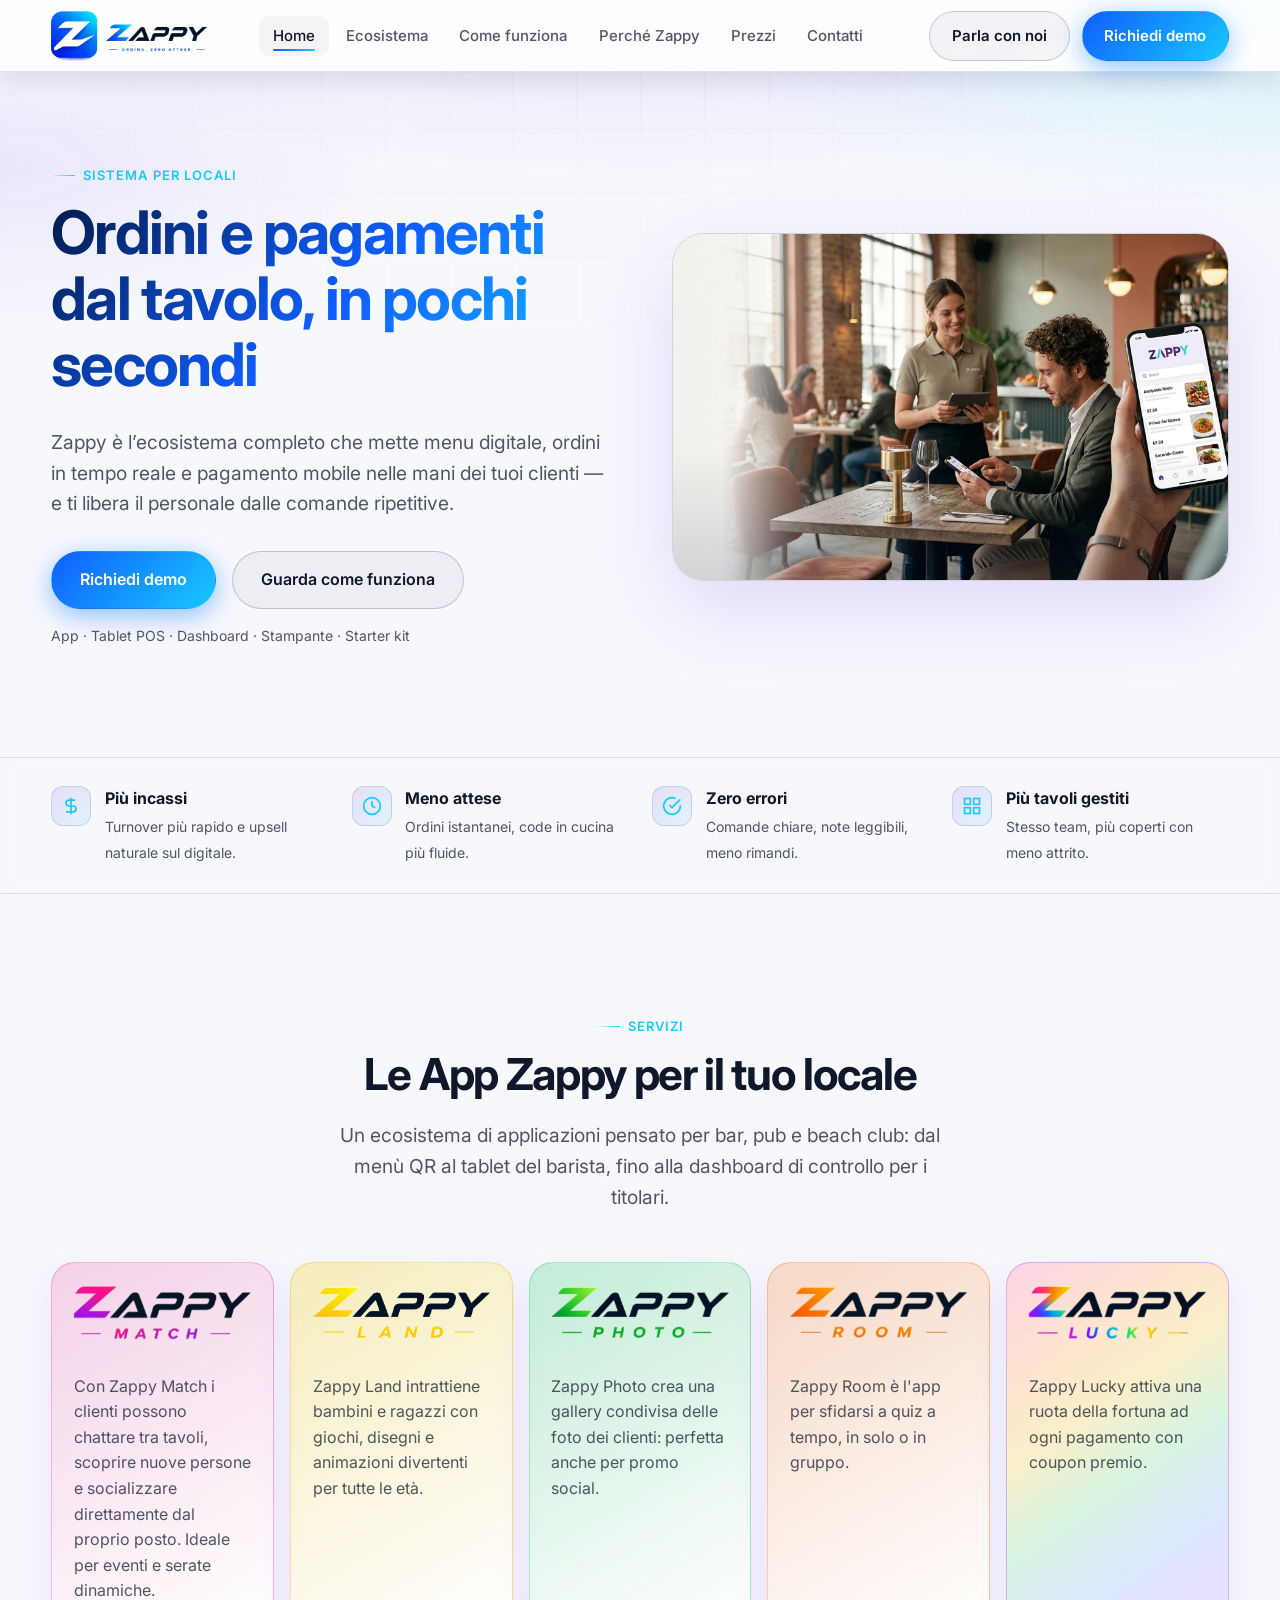
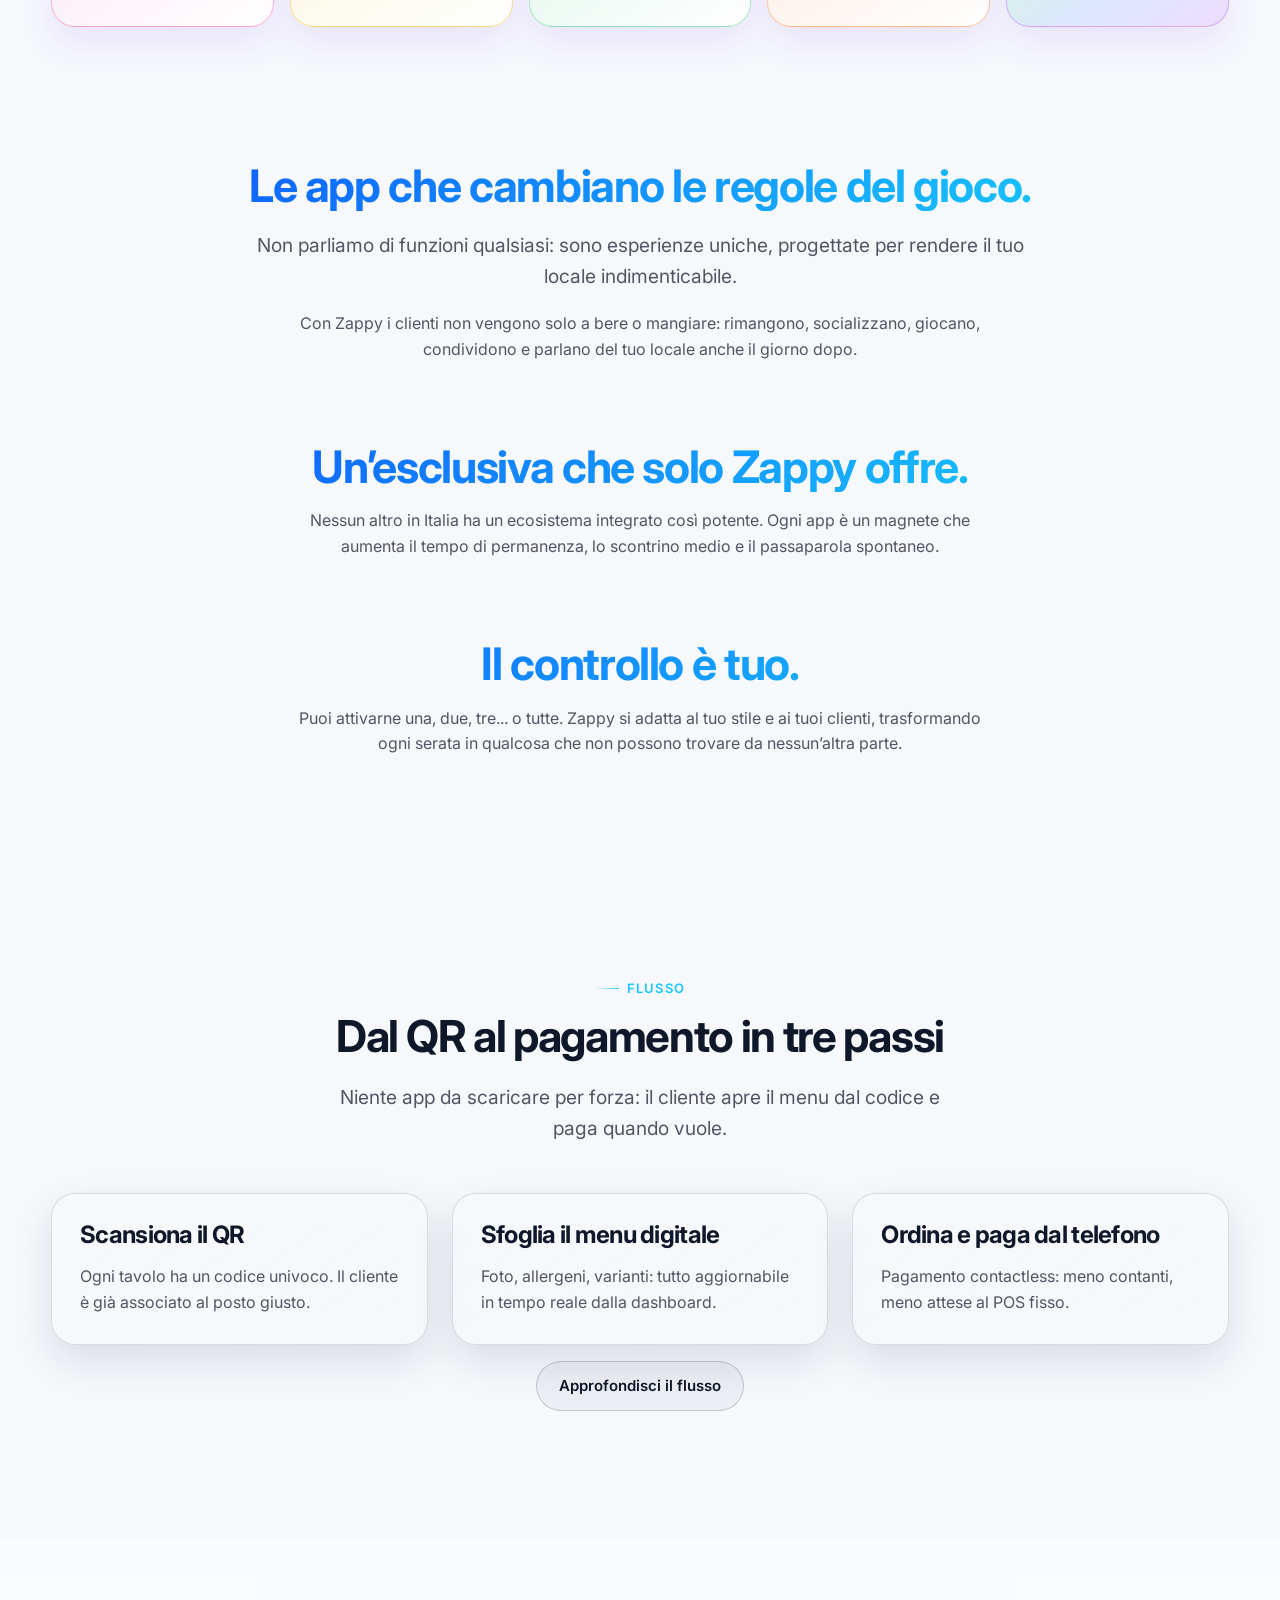
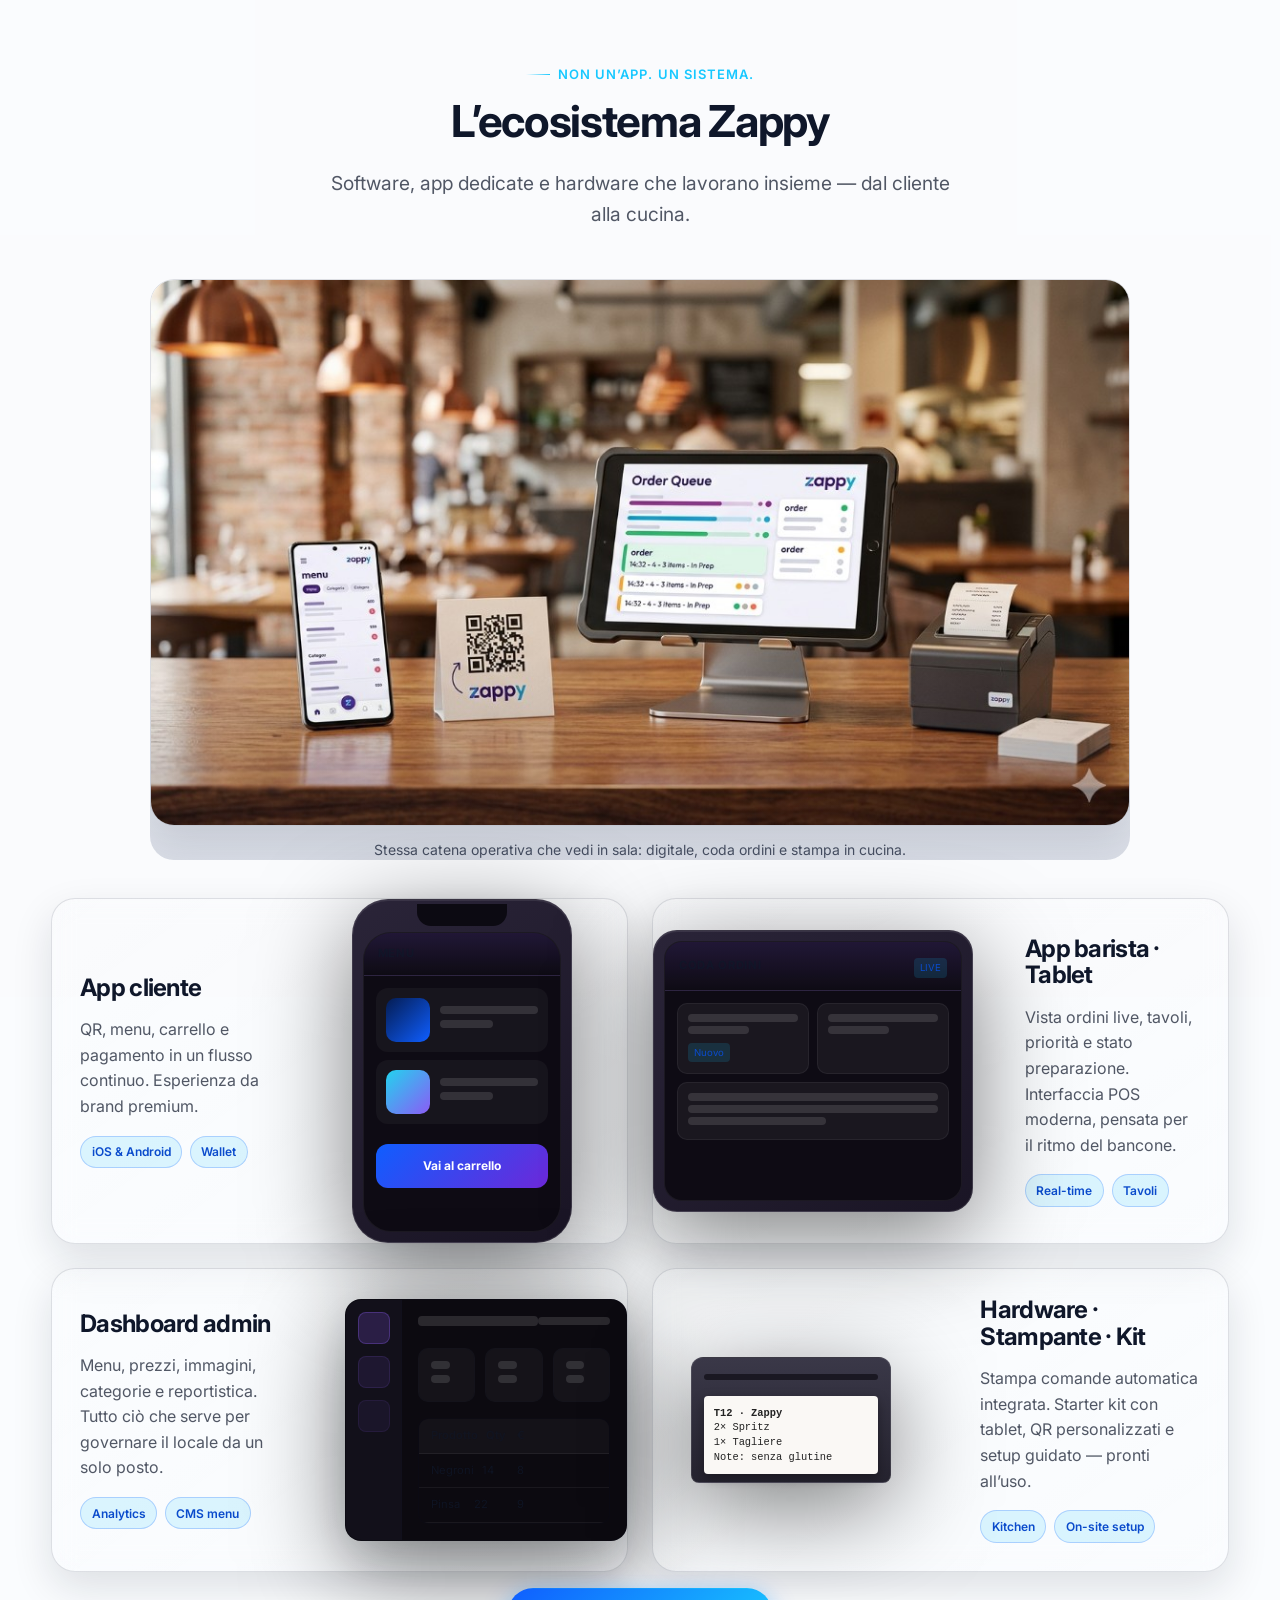
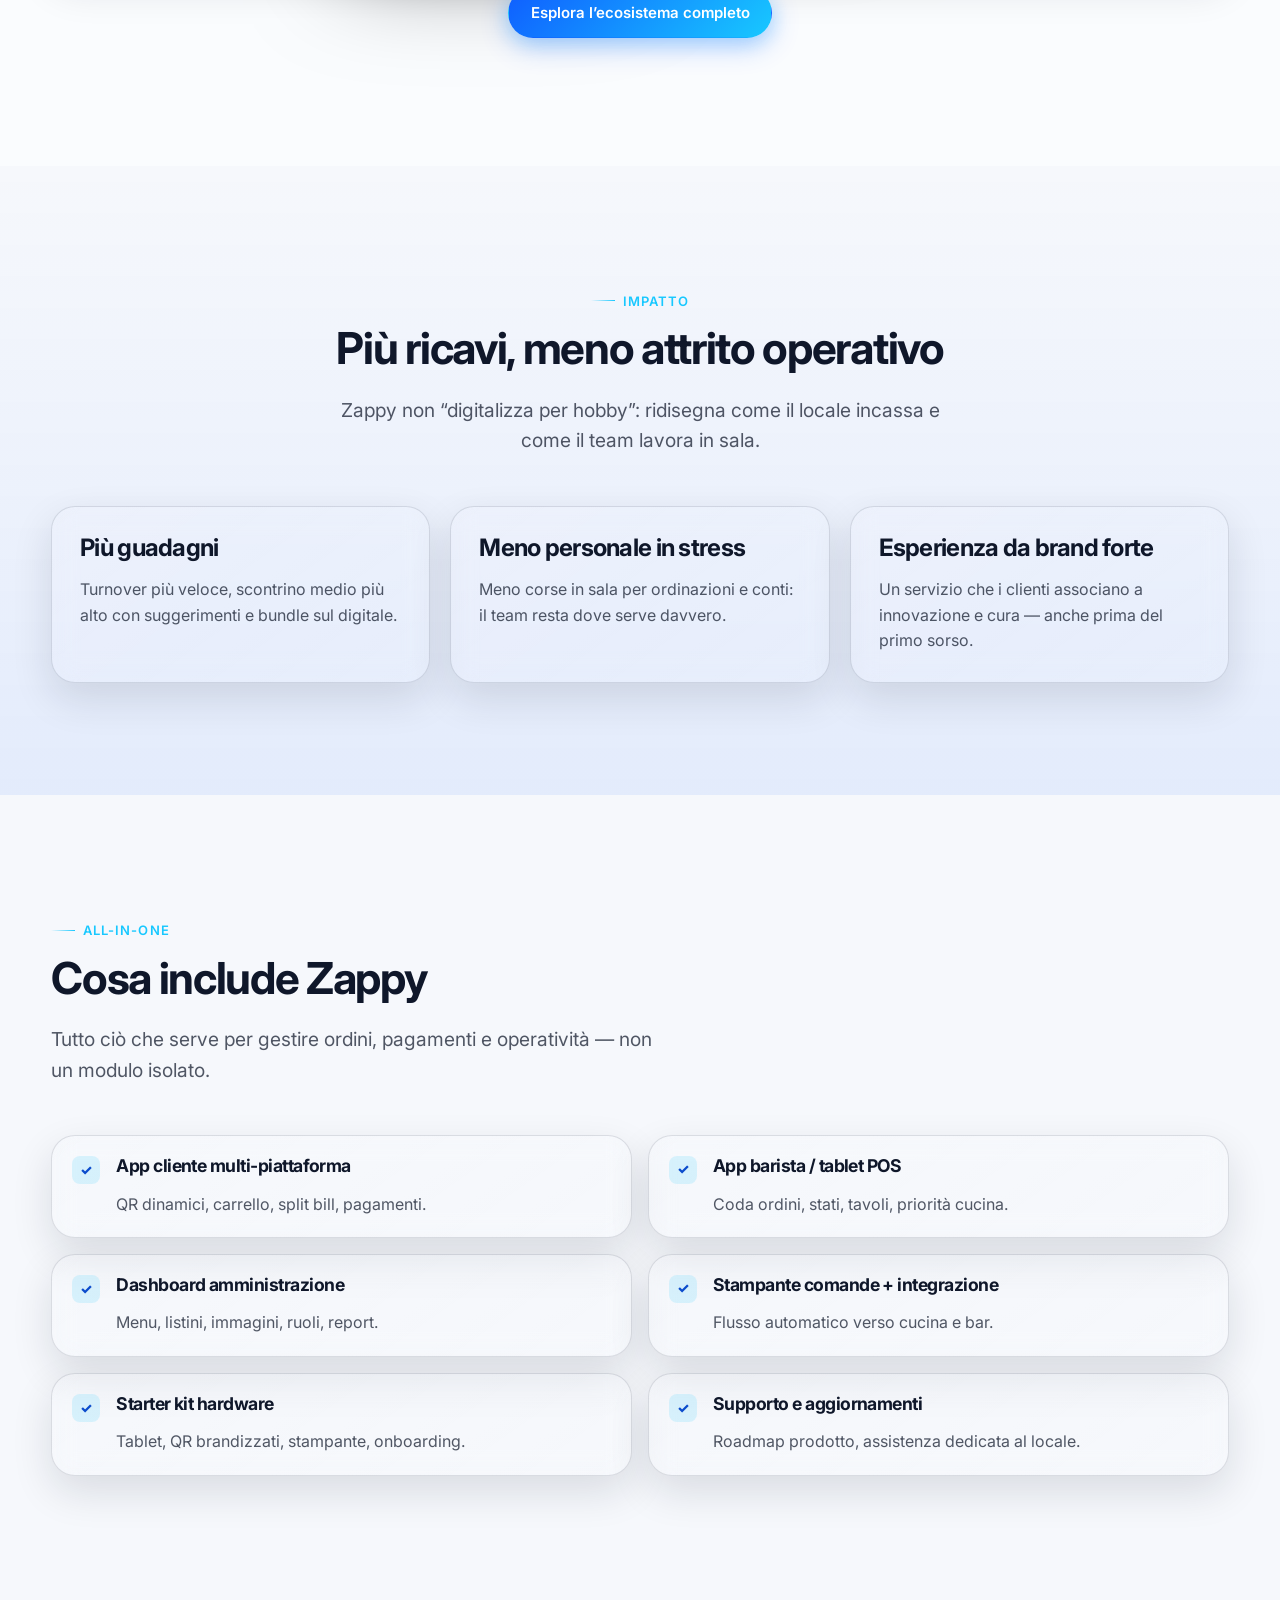
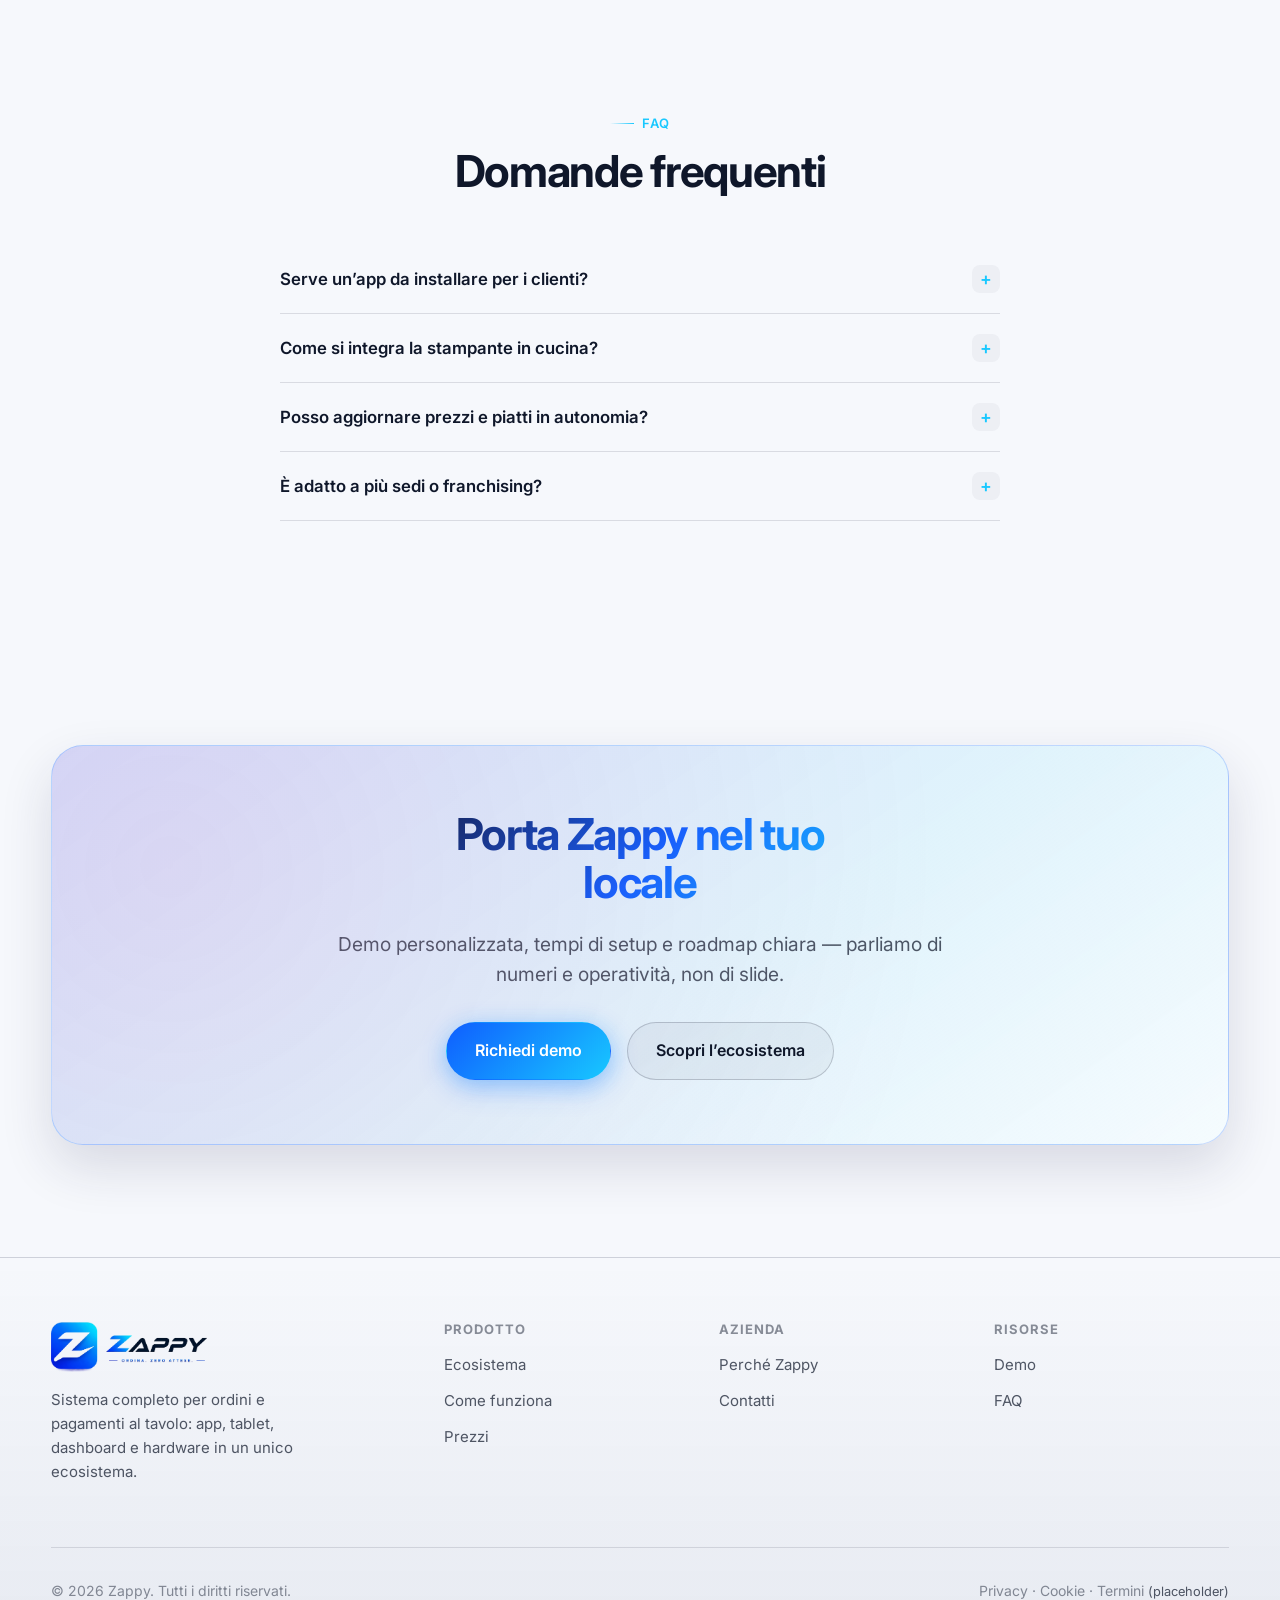
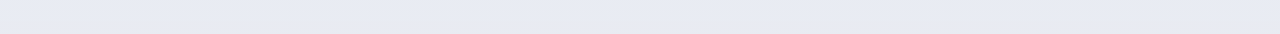
==== commit 71dd56d5: "fix(mobile): popup menu pienamente opaco + cache-buster CSS" ====
--- a/index.html
+++ b/index.html
@@ -8,7 +8,7 @@
   <link rel="preconnect" href="https://fonts.googleapis.com" />
   <link rel="preconnect" href="https://fonts.gstatic.com" crossorigin />
   <link href="https://fonts.googleapis.com/css2?family=Inter:wght@400;500;600;700;800&display=swap" rel="stylesheet" />
-  <link rel="stylesheet" href="css/style.css" />
+  <link rel="stylesheet" href="css/style.css?v=3" />
 </head>
 <body>
   <a class="skip-link" href="#contenuto">Vai al contenuto</a>
--- a/css/style.css
+++ b/css/style.css
@@ -2721,6 +2721,62 @@
   border-color: rgba(168, 85, 247, 0.38) !important;
 }
 
+/* ---------- Mobile header & menu fixes ---------- */
+
+@media (max-width: 960px) {
+  .site-header .header-inner {
+    position: relative;
+    justify-content: flex-start;
+  }
+
+  .site-header .logo {
+    position: absolute;
+    left: 50%;
+    top: 50%;
+    transform: translate(-50%, -50%);
+    margin: 0;
+    pointer-events: auto;
+  }
+
+  .site-header .nav-toggle {
+    margin-left: auto;
+  }
+
+  .site-header .nav {
+    background-color: #ffffff !important;
+    background-image: none !important;
+    backdrop-filter: none !important;
+    -webkit-backdrop-filter: none !important;
+    box-shadow: 0 12px 28px rgba(15, 23, 42, 0.18) !important;
+    border-top: 1px solid rgba(15, 23, 42, 0.08) !important;
+    opacity: 1 !important;
+    transform: translateY(0) !important;
+    visibility: hidden;
+    pointer-events: none;
+    display: flex !important;
+    transition: visibility 0s linear 0.2s !important;
+  }
+
+  .site-header .nav.is-open {
+    visibility: visible !important;
+    pointer-events: auto !important;
+    transition-delay: 0s !important;
+  }
+
+  .site-header .nav::before {
+    content: "";
+    position: absolute;
+    inset: 0;
+    background: #ffffff;
+    z-index: -1;
+  }
+
+  .site-header .nav a {
+    background: transparent;
+    color: var(--text);
+  }
+}
+
 /* ---------- Motion system upgrades ---------- */
 
 body {
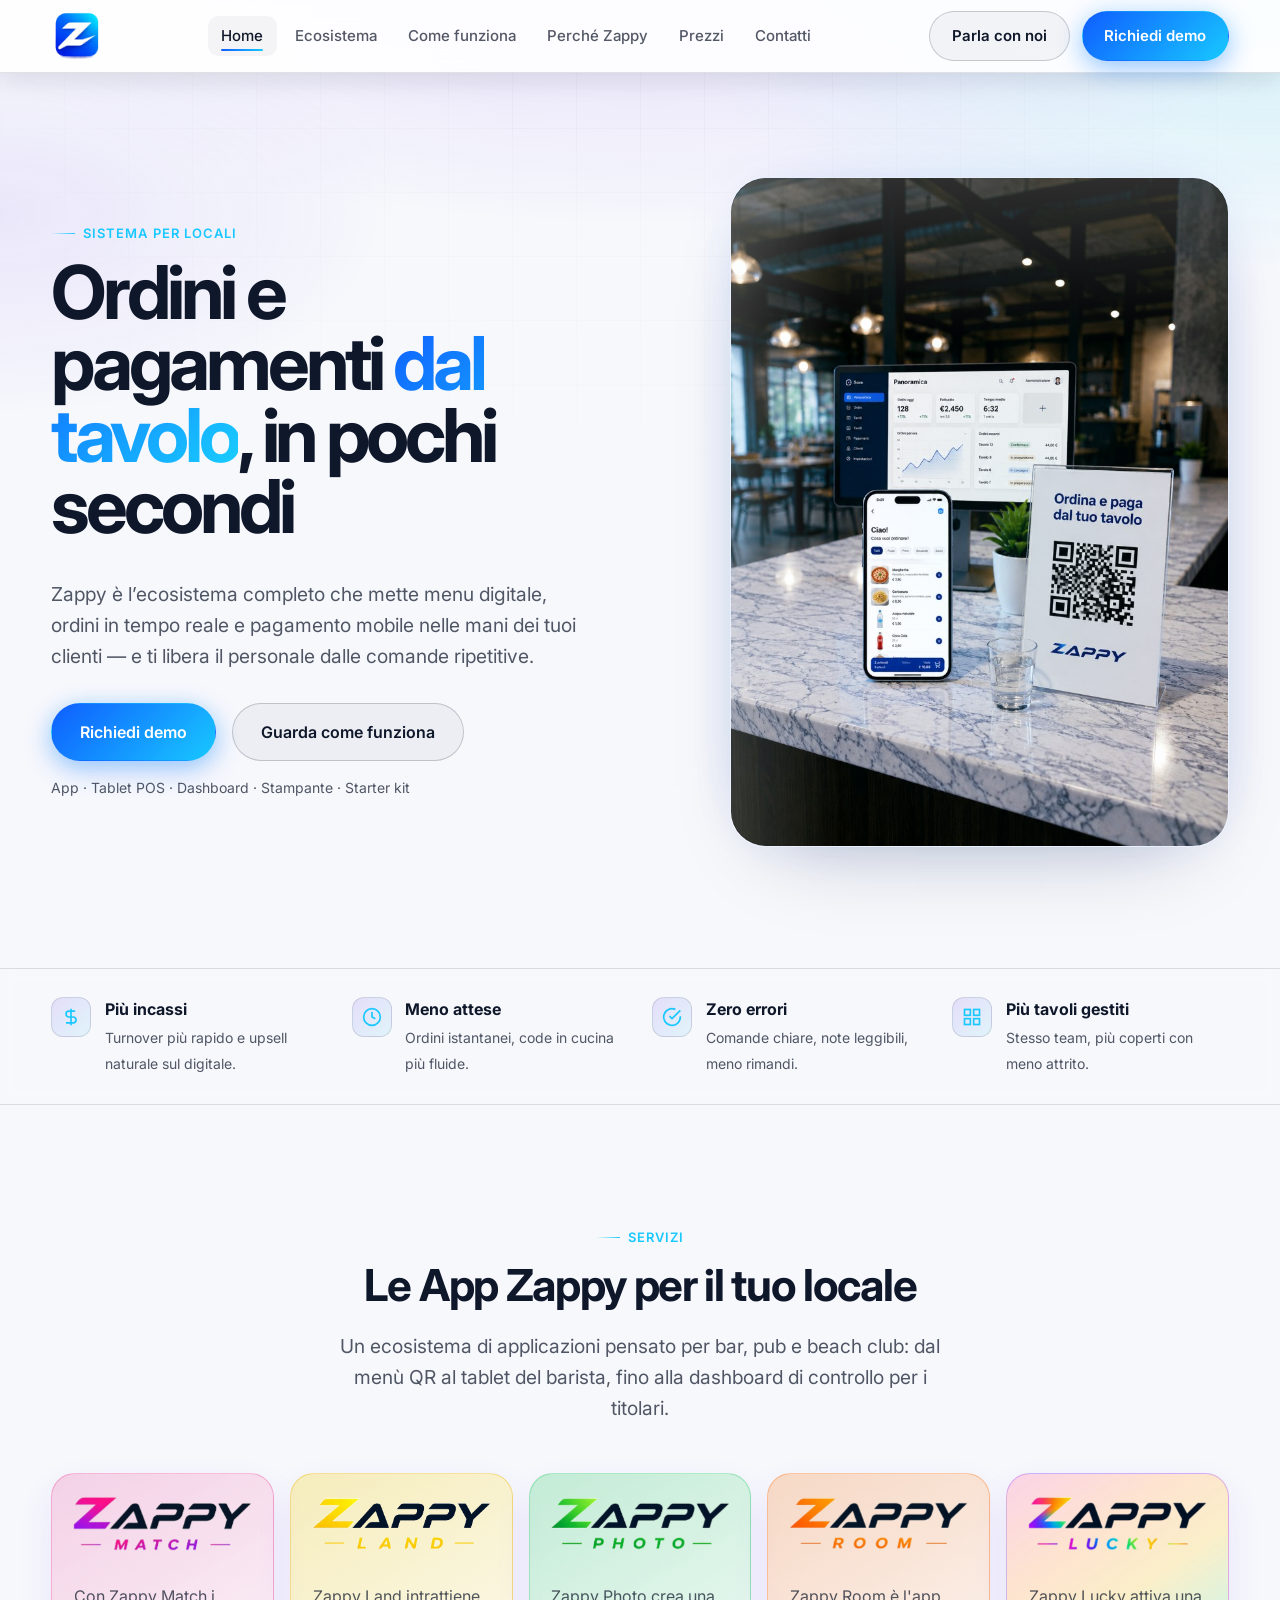
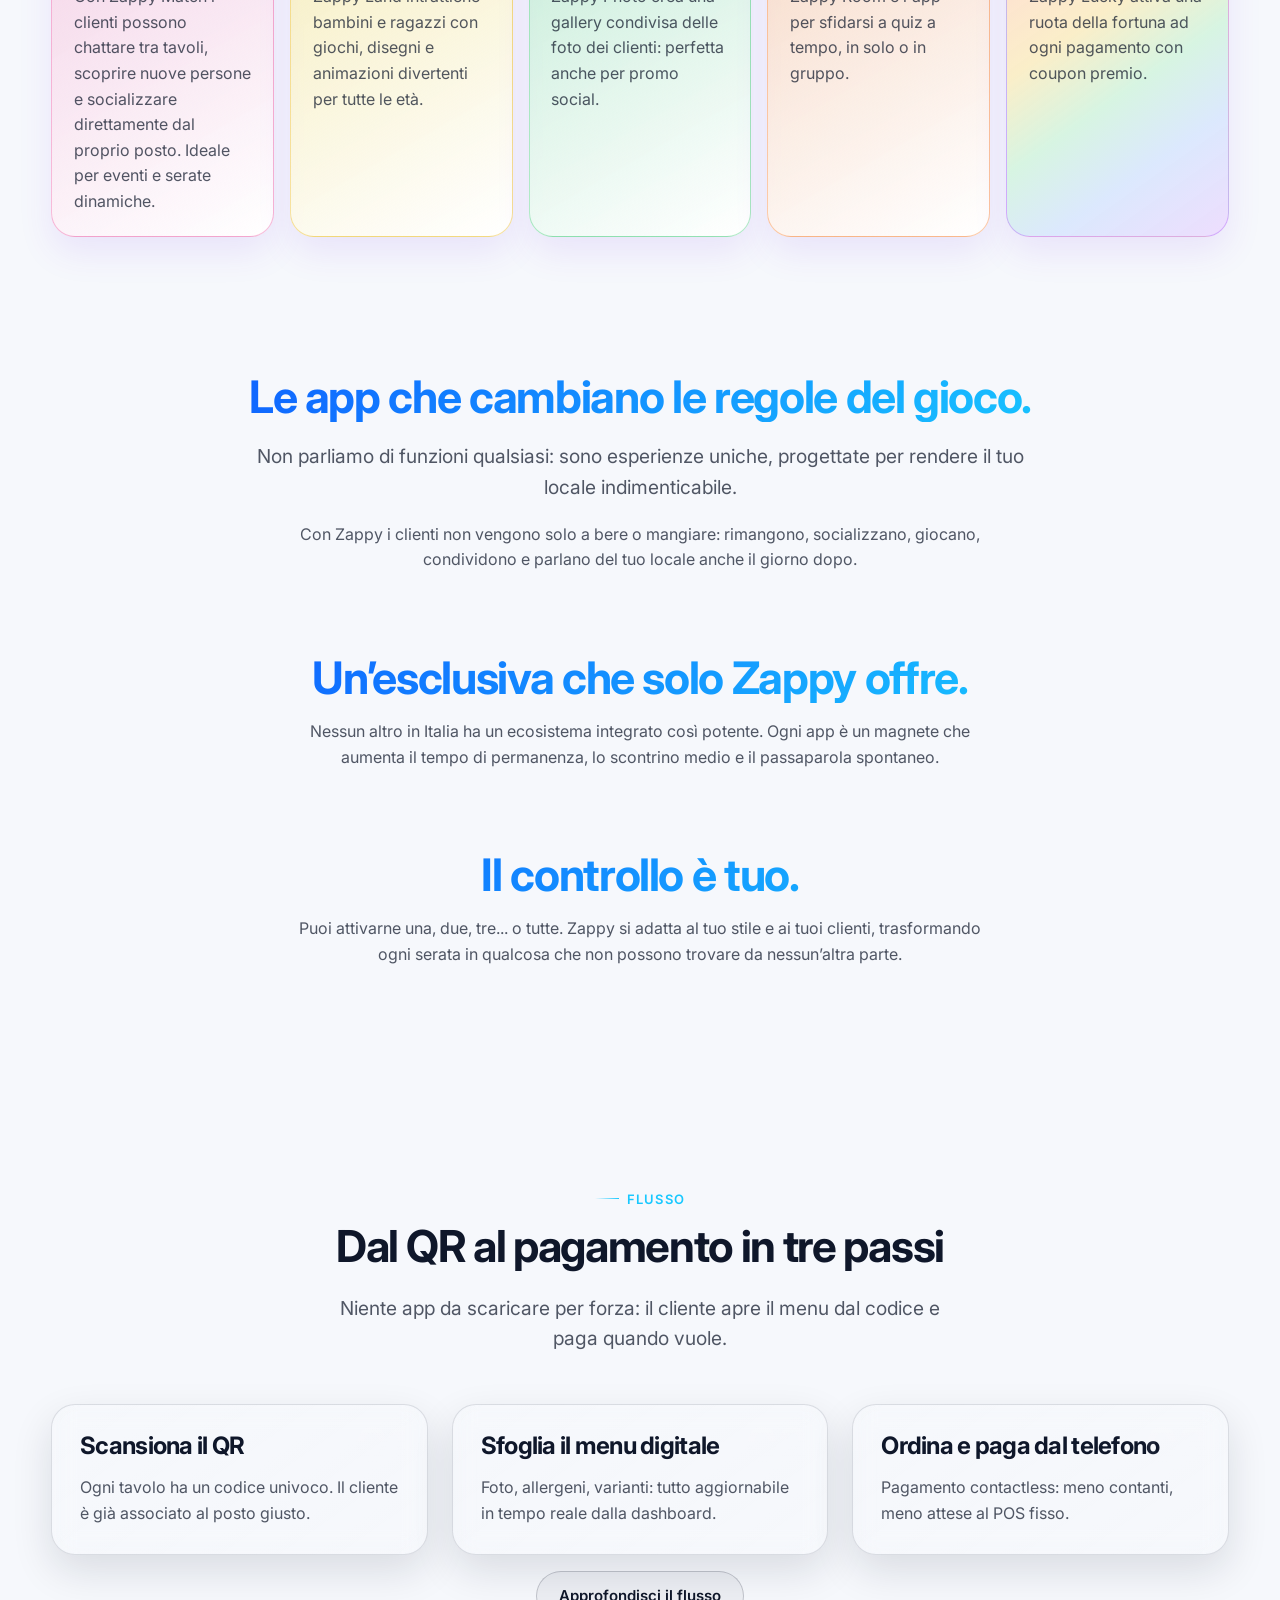
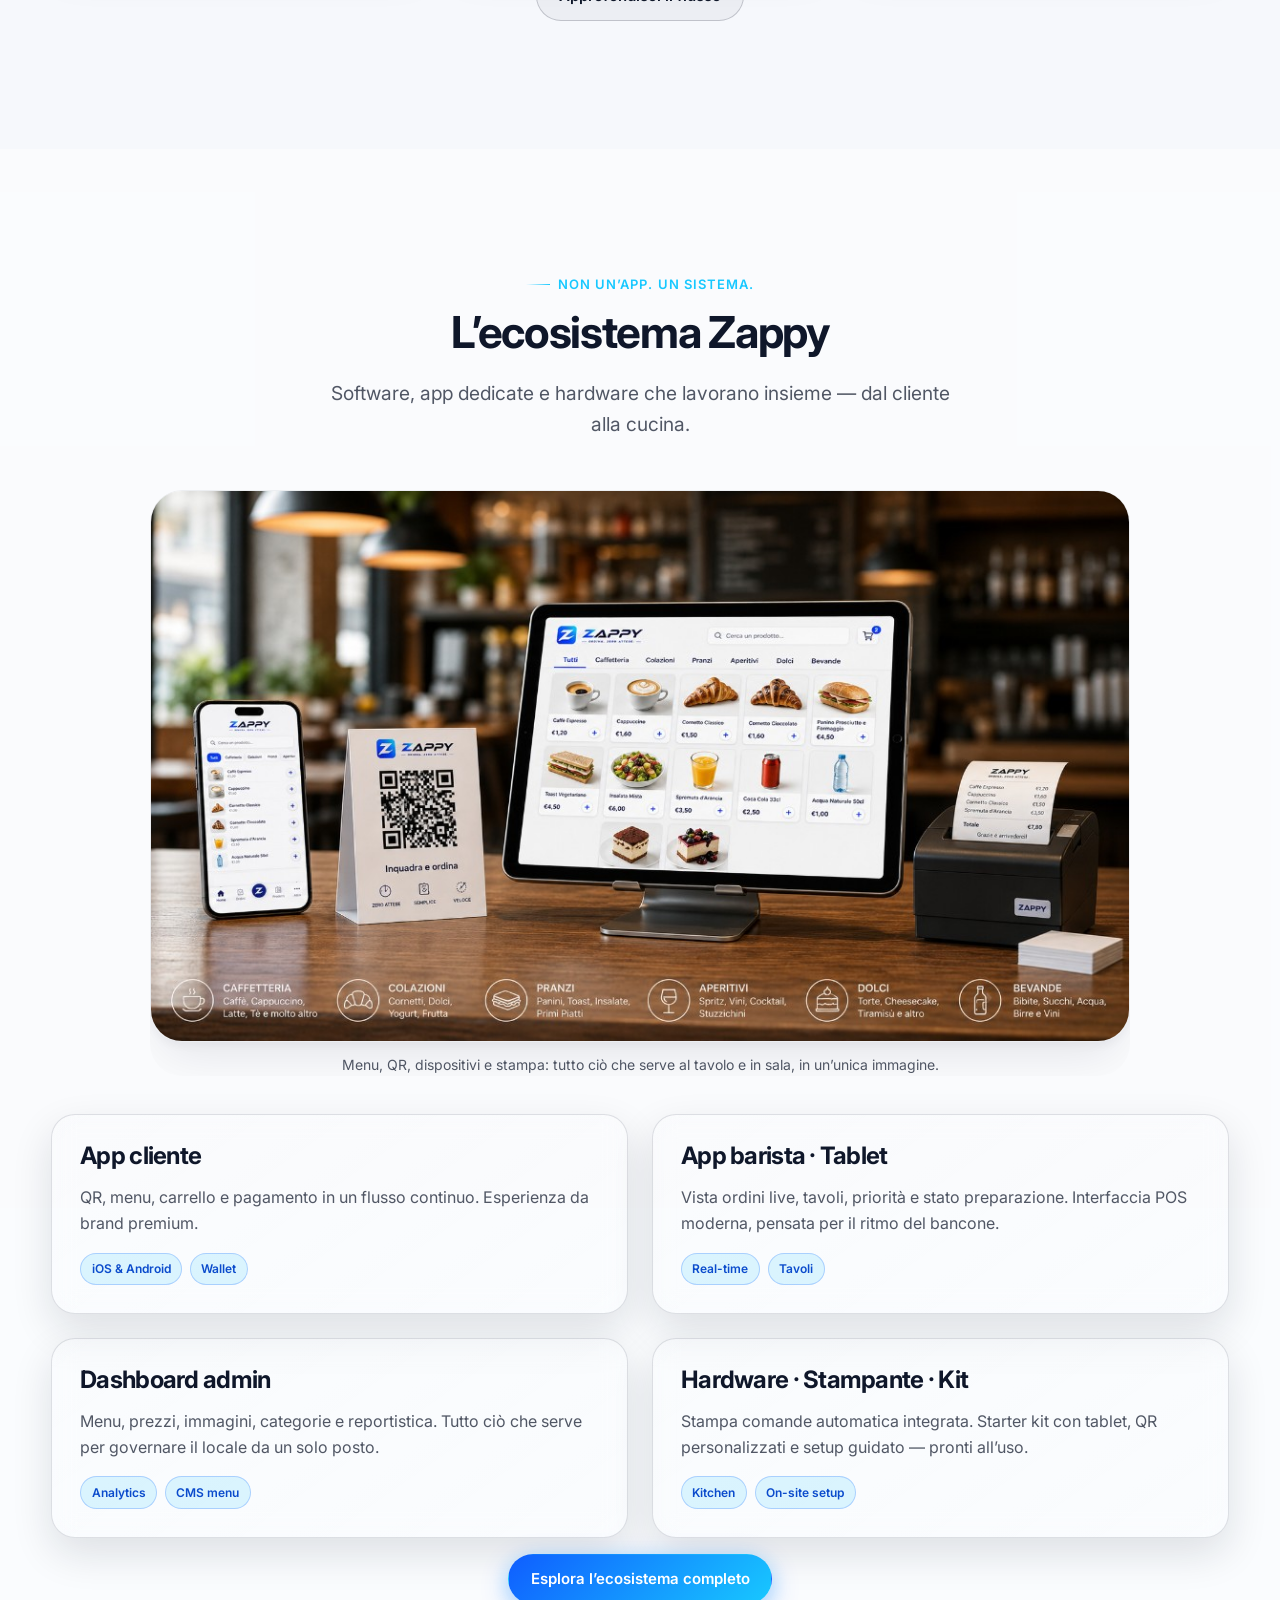
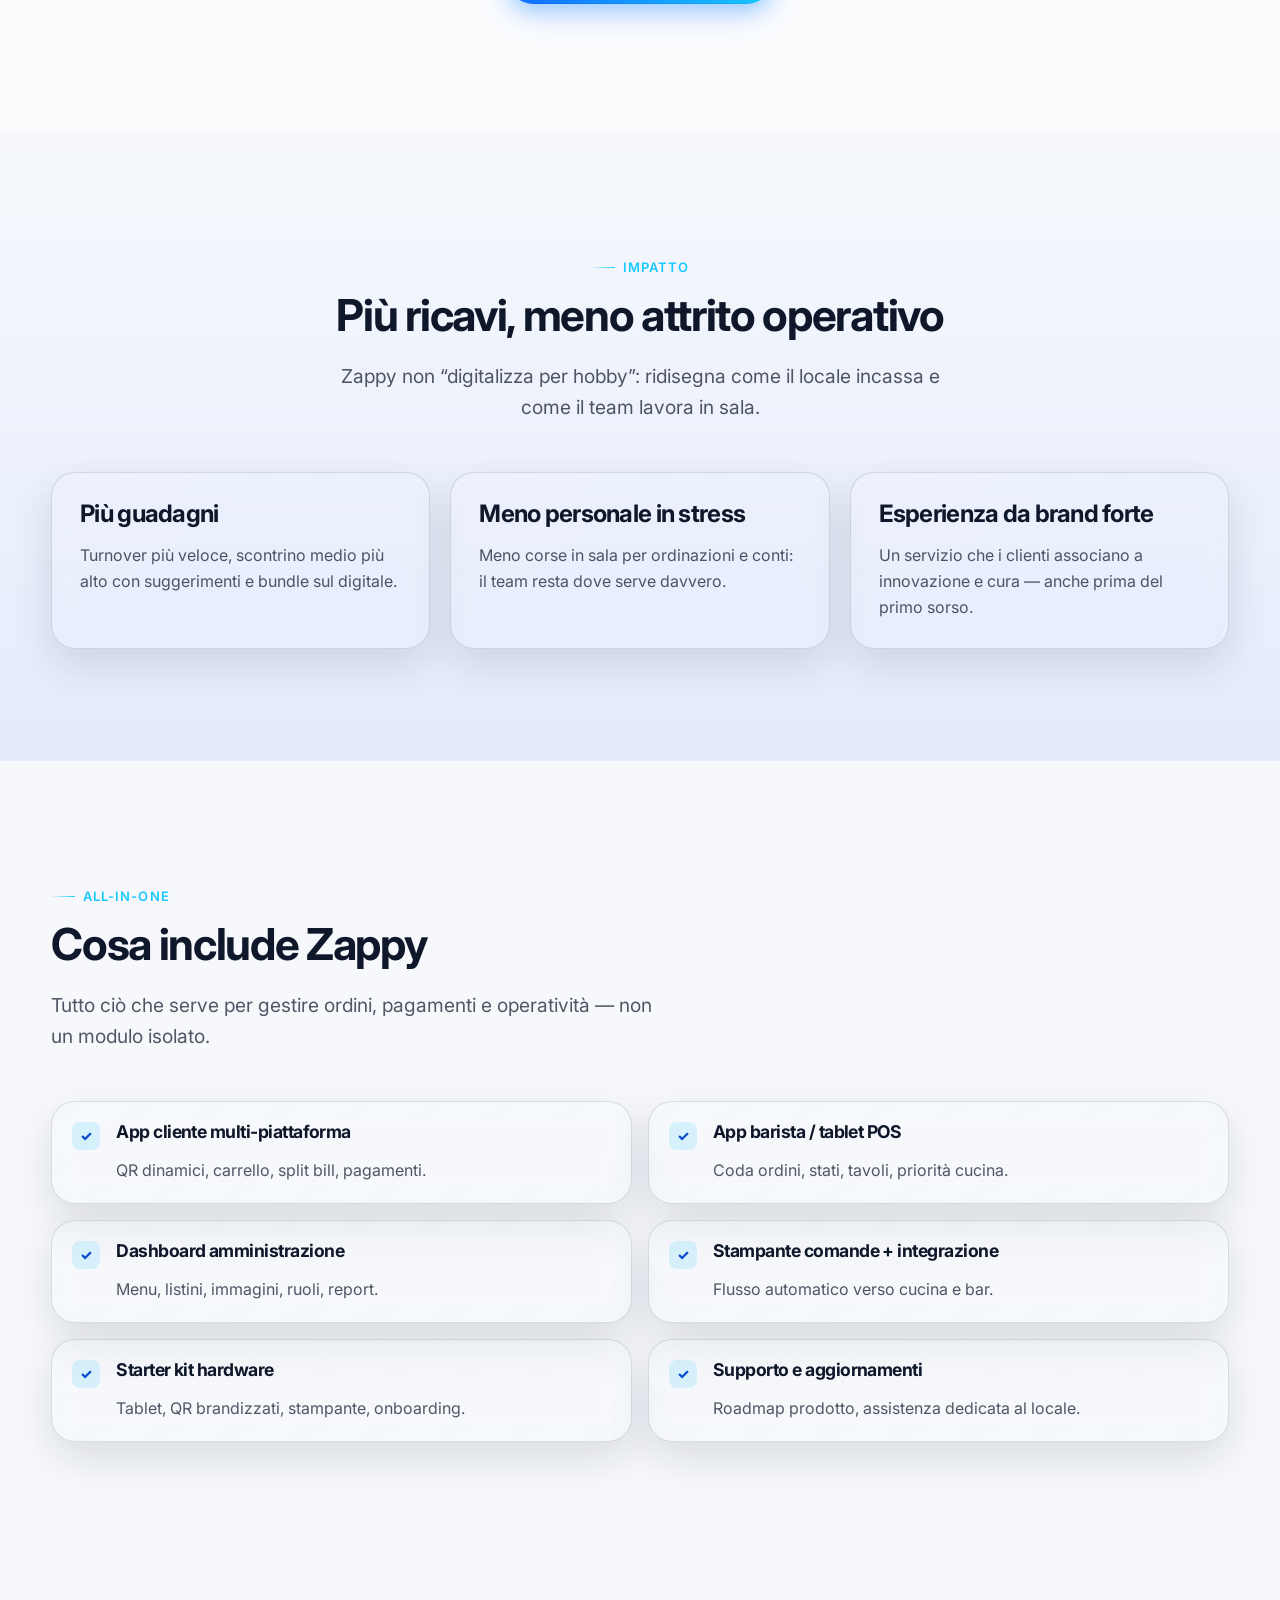
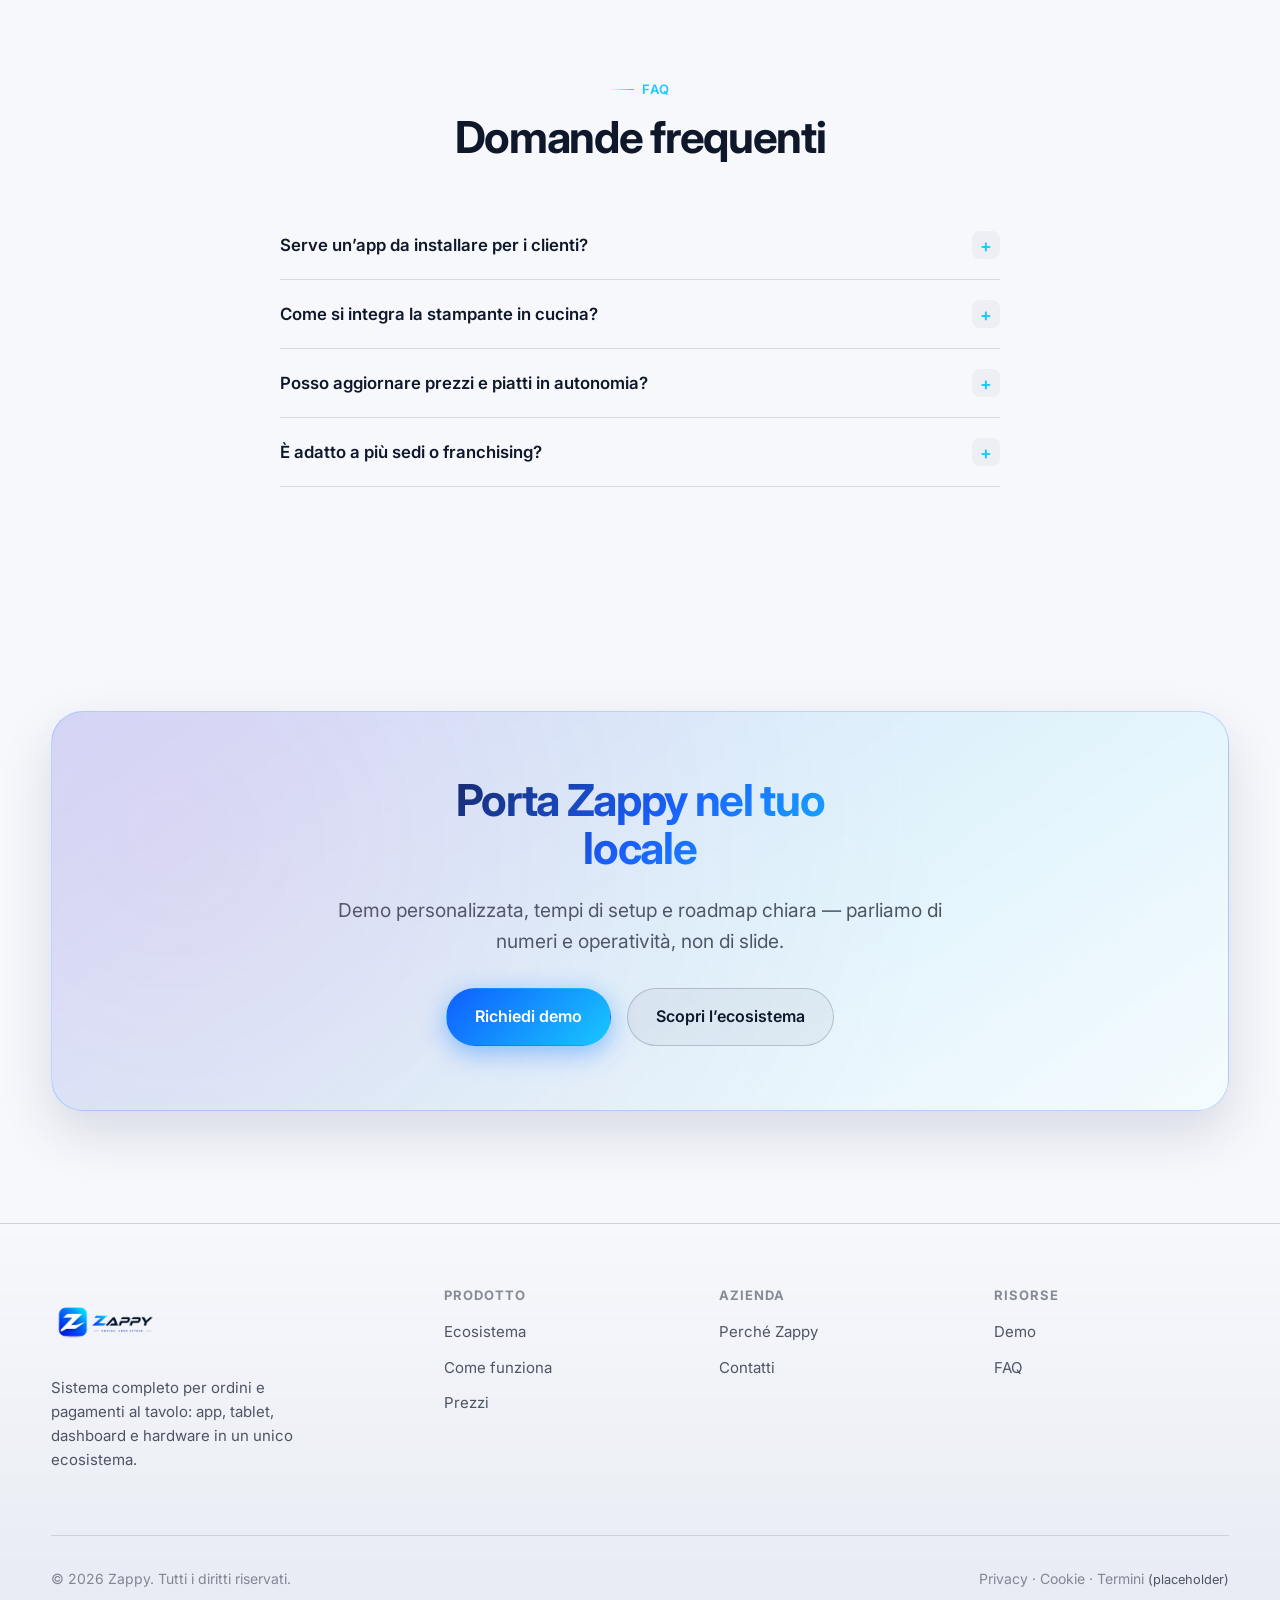
==== commit a11de4d9: "chore: aggiorna sito Zappy Co-authored-by: Cursor <cursoragent@cursor.com>" ====
--- a/index.html
+++ b/index.html
@@ -2,13 +2,13 @@
 <html lang="it">
 <head>
   <meta charset="UTF-8" />
-  <meta name="viewport" content="width=device-width, initial-scale=1" />
+  <meta name="viewport" content="width=device-width, initial-scale=1, viewport-fit=cover" />
   <meta name="description" content="Zappy: sistema completo per bar, pub e ristoranti. Ordini e pagamenti dal tavolo via QR. App cliente, app barista, dashboard e hardware integrati." />
   <title>Zappy — Ordini e pagamenti dal tavolo</title>
   <link rel="preconnect" href="https://fonts.googleapis.com" />
   <link rel="preconnect" href="https://fonts.gstatic.com" crossorigin />
   <link href="https://fonts.googleapis.com/css2?family=Inter:wght@400;500;600;700;800&display=swap" rel="stylesheet" />
-  <link rel="stylesheet" href="css/style.css?v=3" />
+  <link rel="stylesheet" href="css/style.css?v=47" />
 </head>
 <body>
   <a class="skip-link" href="#contenuto">Vai al contenuto</a>
@@ -16,7 +16,7 @@
   <header class="site-header">
     <div class="header-inner">
       <a class="logo" href="index.html" aria-label="Zappy Home">
-        <img src="images/logo-zappy-finale.png" alt="Zappy" width="512" height="353" />
+        <img src="assets/brand/logo-zappy-icon.png?v=1" alt="Zappy" width="512" height="512" />
       </a>
       <button class="nav-toggle" type="button" aria-label="Apri menu" aria-expanded="false">
         <span></span>
@@ -29,12 +29,12 @@
         <a href="prezzi.html">Prezzi</a>
         <a href="contatti.html">Contatti</a>
         <div class="header-cta header-cta--in-nav">
-          <a class="btn btn--ghost" href="contatti.html">Parla con noi</a>
+          <a class="btn btn--ghost" href="https://wa.me/393793833583?text=Ciao%2C%20vorrei%20parlare%20con%20voi%20su%20Zappy." target="_blank" rel="noopener noreferrer">Parla con noi</a>
           <a class="btn btn--primary" href="contatti.html">Richiedi demo</a>
         </div>
       </nav>
       <div class="header-cta">
-        <a class="btn btn--ghost" href="contatti.html">Parla con noi</a>
+        <a class="btn btn--ghost" href="https://wa.me/393793833583?text=Ciao%2C%20vorrei%20parlare%20con%20voi%20su%20Zappy." target="_blank" rel="noopener noreferrer">Parla con noi</a>
         <a class="btn btn--primary" href="contatti.html">Richiedi demo</a>
       </div>
     </div>
@@ -45,9 +45,9 @@
       <div class="bg-glow" aria-hidden="true"></div>
       <div class="mesh" aria-hidden="true"></div>
       <div class="wrap hero-grid">
-        <div class="reveal">
+        <div class="hero-copy reveal">
           <p class="eyebrow">Sistema per locali</p>
-          <h1 class="text-gradient">Ordini e pagamenti dal tavolo, in pochi secondi</h1>
+          <h1>Ordini e pagamenti <span class="hero-keyword">dal tavolo</span>, in pochi secondi</h1>
           <p class="lead">
             Zappy è l’ecosistema completo che mette menu digitale, ordini in tempo reale e pagamento mobile nelle mani dei tuoi clienti — e ti libera il personale dalle comande ripetitive.
           </p>
@@ -58,8 +58,8 @@
           <p class="muted mt-2" style="font-size:0.875rem">App · Tablet POS · Dashboard · Stampante · Starter kit</p>
         </div>
         <div class="hero-visual reveal delay-1">
-          <figure class="hero-photo-wrap photo-figure">
-            <img src="images/hero-menu-cliente.png" alt="Cliente al tavolo che usa il menu digitale Zappy sul telefono, con personale di sala" width="1200" height="800" loading="eager" decoding="async" />
+          <figure class="hero-photo-wrap photo-figure hero-photo-wrap--home">
+            <img src="images/hero-vertical-premium.png?v=2" alt="Zappy: app menu digitale, dashboard gestionale e QR da tavolo in una scena premium" width="765" height="1024" loading="eager" decoding="async" />
           </figure>
         </div>
       </div>
@@ -194,8 +194,8 @@
           <p class="lead">Software, app dedicate e hardware che lavorano insieme — dal cliente alla cucina.</p>
         </div>
         <figure class="photo-figure photo-figure--eco reveal delay-1">
-          <img class="site-photo" src="images/banco-menu-coda-stampante.png" alt="Banco ristorante con menu Zappy sul telefono, QR da tavolo, tablet coda ordini e stampante comande" width="1200" height="700" loading="lazy" decoding="async" />
-          <figcaption class="photo-caption">Stessa catena operativa che vedi in sala: digitale, coda ordini e stampa in cucina.</figcaption>
+          <img class="site-photo" src="images/banco-menu-coda-stampante.png?v=2" alt="Banco con ecosistema Zappy: tablet con menu digitale, smartphone, QR da tavolo e stampante comande" width="1200" height="675" loading="lazy" decoding="async" />
+          <figcaption class="photo-caption">Menu, QR, dispositivi e stampa: tutto ciò che serve al tavolo e in sala, in un’unica immagine.</figcaption>
         </figure>
         <div class="eco-grid">
           <article class="glass-card eco-block reveal">
@@ -207,27 +207,6 @@
                 <span class="tag">Wallet</span>
               </div>
             </div>
-            <div class="device-wrap">
-              <div class="device device--phone">
-                <div class="device-notch"><span></span></div>
-                <div class="device-screen" style="min-height:300px">
-                  <div class="ui-header">
-                    <span class="ui-title">Menu</span>
-                  </div>
-                  <div class="ui-body">
-                    <div class="ui-menu-item">
-                      <div class="ui-thumb"></div>
-                      <div class="ui-lines"><div class="ui-line"></div><div class="ui-line short"></div></div>
-                    </div>
-                    <div class="ui-menu-item">
-                      <div class="ui-thumb" style="background:linear-gradient(135deg,#22d3ee,#8b5cf6)"></div>
-                      <div class="ui-lines"><div class="ui-line"></div><div class="ui-line short"></div></div>
-                    </div>
-                    <div class="ui-pay-btn" style="margin-top:20px">Vai al carrello</div>
-                  </div>
-                </div>
-              </div>
-            </div>
           </article>
           <article class="glass-card eco-block reveal delay-1">
             <div class="eco-text card-padding">
@@ -238,36 +217,6 @@
                 <span class="tag">Tavoli</span>
               </div>
             </div>
-            <div class="device-wrap">
-              <div class="device device--tablet">
-                <div class="device-screen">
-                  <div class="ui-header">
-                    <span class="ui-title">Coda ordini</span>
-                    <span class="ui-badge">LIVE</span>
-                  </div>
-                  <div class="ui-body" style="padding:12px">
-                    <div class="ui-pos-row">
-                      <div class="ui-pos-card">
-                        <div class="ui-line"></div>
-                        <div class="ui-line short"></div>
-                        <span class="ui-badge">Nuovo</span>
-                      </div>
-                      <div class="ui-pos-card">
-                        <div class="ui-line"></div>
-                        <div class="ui-line short"></div>
-                      </div>
-                    </div>
-                    <div class="ui-pos-row">
-                      <div class="ui-pos-card" style="flex:2">
-                        <div class="ui-line"></div>
-                        <div class="ui-line"></div>
-                        <div class="ui-line short"></div>
-                      </div>
-                    </div>
-                  </div>
-                </div>
-              </div>
-            </div>
           </article>
           <article class="glass-card eco-block reveal delay-2">
             <div class="eco-text card-padding">
@@ -278,33 +227,6 @@
                 <span class="tag">CMS menu</span>
               </div>
             </div>
-            <div class="device-wrap" style="width:100%;max-width:340px">
-              <div class="dashboard-frame">
-                <div class="dash-layout">
-                  <div class="dash-sidebar">
-                    <div class="dash-icon"></div>
-                    <div class="dash-icon" style="opacity:0.5"></div>
-                    <div class="dash-icon" style="opacity:0.35"></div>
-                  </div>
-                  <div class="dash-main">
-                    <div class="dash-top">
-                      <div class="ui-line" style="width:120px;height:10px"></div>
-                      <div class="ui-line short" style="width:72px"></div>
-                    </div>
-                    <div class="dash-stat">
-                      <div class="stat-box"><div class="ui-line"></div><div class="ui-line short"></div></div>
-                      <div class="stat-box"><div class="ui-line"></div><div class="ui-line short"></div></div>
-                      <div class="stat-box"><div class="ui-line"></div><div class="ui-line short"></div></div>
-                    </div>
-                    <div class="dash-table">
-                      <div class="dash-row"><span>Prodotto</span><span>Qty</span><span>€</span></div>
-                      <div class="dash-row"><span>Negroni</span><span>14</span><span>8</span></div>
-                      <div class="dash-row"><span>Pinsa</span><span>22</span><span>9</span></div>
-                    </div>
-                  </div>
-                </div>
-              </div>
-            </div>
           </article>
           <article class="glass-card eco-block reveal delay-3">
             <div class="eco-text card-padding">
@@ -313,17 +235,6 @@
               <div class="tag-row">
                 <span class="tag">Kitchen</span>
                 <span class="tag">On-site setup</span>
-              </div>
-            </div>
-            <div class="device-wrap">
-              <div class="printer-mock" aria-hidden="true">
-                <div class="printer-slot"></div>
-                <div class="printer-ticket">
-                  <strong>T12 · Zappy</strong><br />
-                  2× Spritz<br />
-                  1× Tagliere<br />
-                  Note: senza glutine
-                </div>
               </div>
             </div>
           </article>
@@ -483,7 +394,7 @@
     <div class="wrap footer-grid">
       <div class="footer-brand">
         <a class="logo" href="index.html" aria-label="Zappy Home">
-          <img src="images/logo-zappy-finale.png" alt="Zappy" width="512" height="353" />
+          <img src="assets/brand/logo-zappy.png?v=2" alt="Zappy" width="1024" height="682" />
         </a>
         <p>Sistema completo per ordini e pagamenti al tavolo: app, tablet, dashboard e hardware in un unico ecosistema.</p>
       </div>
@@ -516,9 +427,6 @@
     </div>
   </footer>
 
-  <script src="js/main.js"></script>
-  <script>
-    document.getElementById("year").textContent = new Date().getFullYear();
-  </script>
+  <script src="js/main.js?v=4"></script>
 </body>
 </html>
--- a/css/style.css
+++ b/css/style.css
@@ -22,6 +22,7 @@
   --gradient-card: linear-gradient(135deg, rgba(124, 58, 237, 0.14), rgba(34, 211, 238, 0.1));
   --glow-violet: 0 0 80px rgba(139, 92, 246, 0.25);
   --glow-soft: 0 16px 40px rgba(15, 23, 42, 0.12);
+  --photo-ambient: 0 4px 8px rgba(15, 23, 42, 0.04), 0 22px 48px -12px rgba(15, 23, 42, 0.1);
   --radius-sm: 10px;
   --radius-md: 16px;
   --radius-lg: 24px;
@@ -29,6 +30,9 @@
   --font: "Inter", system-ui, -apple-system, sans-serif;
   --ease-out: cubic-bezier(0.22, 1, 0.36, 1);
   --header-h: 72px;
+  --motion-short: 0.2s;
+  --motion-medium: 0.35s;
+  --motion-ease: var(--ease-out);
 }
 
 *,
@@ -39,6 +43,14 @@
 
 html {
   scroll-behavior: smooth;
+  scroll-padding-top: calc(var(--header-h) + env(safe-area-inset-top, 0px) + 12px);
+}
+
+/* Riduce lo zoom da doppio tap su cellulari (senza bloccare lo zoom da accessibilità come maximum-scale=1) */
+@media (hover: none) and (pointer: coarse) {
+  html {
+    touch-action: manipulation;
+  }
 }
 
 body {
@@ -51,6 +63,78 @@
   -webkit-font-smoothing: antialiased;
   text-rendering: optimizeLegibility;
   overflow-x: hidden;
+  transition: background-color var(--motion-medium) var(--motion-ease);
+}
+
+@media (prefers-reduced-motion: no-preference) {
+  a:not(.btn):not(.skip-link) {
+    transition: color var(--motion-short) var(--motion-ease);
+  }
+
+  .btn,
+  .nav-toggle {
+    transition: transform var(--motion-short) var(--motion-ease), box-shadow var(--motion-medium) var(--motion-ease),
+      background-color var(--motion-short) ease, border-color var(--motion-short) ease, color var(--motion-short) ease,
+      filter var(--motion-short) ease;
+  }
+
+  .site-header .logo img {
+    transition: transform var(--motion-medium) var(--motion-ease), opacity var(--motion-short) var(--motion-ease);
+  }
+
+  .site-header .logo:hover img {
+    transform: scale(1.03);
+    opacity: 0.94;
+  }
+
+  .tag,
+  .editorial-tag,
+  .include-check {
+    transition: background-color var(--motion-short) ease, border-color var(--motion-short) ease, color var(--motion-short) ease,
+      transform var(--motion-short) var(--motion-ease);
+  }
+
+  .tag:hover,
+  .editorial-tag:hover {
+    transform: translateY(-1px);
+  }
+
+  .strip-icon {
+    transition: transform var(--motion-medium) var(--motion-ease), background var(--motion-short) ease, color var(--motion-short) ease,
+      box-shadow var(--motion-medium) var(--motion-ease);
+  }
+
+  .strip-item:hover .strip-icon {
+    transform: scale(1.06);
+  }
+
+  .site-footer .footer-col a {
+    transition: color var(--motion-short) var(--motion-ease);
+  }
+
+  .site-footer .footer-col a:hover {
+    color: var(--accent-violet);
+  }
+
+  .glass-card:not(.price-card):not(:active),
+  .price-card:not(:active),
+  .flow-highlight-card:not(:active) {
+    transition: transform var(--motion-medium) var(--motion-ease), box-shadow var(--motion-medium) var(--motion-ease),
+      border-color var(--motion-short) ease;
+  }
+
+  .photo-figure,
+  .hero-photo-wrap,
+  .page-hero-media,
+  .split-photo {
+    transition: box-shadow var(--motion-medium) var(--motion-ease), border-color var(--motion-short) ease;
+  }
+
+  .form input,
+  .form textarea,
+  .form select {
+    transition: border-color var(--motion-short) ease, box-shadow var(--motion-short) ease, background-color var(--motion-short) ease;
+  }
 }
 
 img {
@@ -627,7 +711,8 @@
   left: 0;
   right: 0;
   z-index: 9999;
-  height: var(--header-h);
+  padding-top: env(safe-area-inset-top, 0px);
+  min-height: calc(var(--header-h) + env(safe-area-inset-top, 0px));
   display: flex;
   align-items: center;
   isolation: isolate;
@@ -651,6 +736,7 @@
   justify-content: space-between;
   gap: 1.5rem;
   width: min(1180px, 92vw);
+  min-height: var(--header-h);
   margin-inline: auto;
 }
 
@@ -667,6 +753,14 @@
   display: block;
   width: auto;
   height: 50px;
+}
+
+.site-header .logo img {
+  height: 52px;
+}
+
+.site-footer .footer-brand .logo img {
+  height: 72px;
 }
 
 .logo-mark {
@@ -771,6 +865,14 @@
     height: 40px;
   }
 
+  .site-header .logo img {
+    height: 44px;
+  }
+
+  .site-footer .footer-brand .logo img {
+    height: 62px;
+  }
+
   .header-cta--in-nav {
     display: flex;
     flex-direction: column;
@@ -792,26 +894,33 @@
 
   .nav {
     position: fixed;
-    top: var(--header-h);
+    top: calc(var(--header-h) + env(safe-area-inset-top, 0px));
     left: 0;
     right: 0;
     bottom: 0;
+    width: 100vw;
+    max-width: 100dvw;
+    margin: 0;
+    box-sizing: border-box;
+    z-index: 10001;
     flex-direction: column;
     align-items: stretch;
-    padding: 1rem 1.25rem 2rem;
-    background: rgba(255, 255, 255, 0.98);
-    backdrop-filter: blur(12px);
+    padding-block: 1rem max(2rem, env(safe-area-inset-bottom, 0px));
+    padding-inline: max(1.25rem, env(safe-area-inset-left, 0px)) max(1.25rem, env(safe-area-inset-right, 0px));
+    background: #ffffff;
     border-top: 1px solid var(--border);
-    transform: translateY(-8px);
+    box-shadow: 0 12px 28px rgba(15, 23, 42, 0.12);
     opacity: 0;
     visibility: hidden;
-    transition: opacity 0.25s, visibility 0.25s, transform 0.25s;
+    pointer-events: none;
+    transition: opacity 0.32s var(--ease-out), visibility 0s linear 0.32s;
   }
 
   .nav.is-open {
     opacity: 1;
     visibility: visible;
-    transform: translateY(0);
+    pointer-events: auto;
+    transition: opacity 0.32s var(--ease-out), visibility 0s;
   }
 
   .nav a {
@@ -821,6 +930,13 @@
 
   .header-cta {
     display: none;
+  }
+}
+
+@media (max-width: 960px) and (prefers-reduced-motion: reduce) {
+  .nav,
+  .nav.is-open {
+    transition: none !important;
   }
 }
 
@@ -831,6 +947,7 @@
   align-items: center;
   justify-content: center;
   gap: 0.5rem;
+  min-height: 44px;
   padding: 0.75rem 1.35rem;
   font-size: 0.9375rem;
   font-weight: 600;
@@ -878,23 +995,56 @@
 /* ---------- Hero ---------- */
 
 .hero {
-  padding-top: calc(var(--header-h) + clamp(3rem, 8vw, 5rem));
+  padding-top: calc(var(--header-h) + env(safe-area-inset-top, 0px) + clamp(3rem, 8vw, 5rem));
   padding-bottom: clamp(4rem, 8vw, 6rem);
   position: relative;
   overflow: hidden;
+  min-height: 90vh;
+  display: flex;
+  align-items: center;
 }
 
 .hero-grid {
   display: grid;
-  grid-template-columns: 1fr 1fr;
-  gap: clamp(2rem, 5vw, 4rem);
+  grid-template-columns: minmax(0, 0.92fr) minmax(0, 1.2fr);
+  gap: clamp(2rem, 5vw, 5rem);
   align-items: center;
 }
 
+.hero-copy {
+  position: relative;
+  z-index: 3;
+  max-width: 34rem;
+}
+
+.hero h1 {
+  font-size: clamp(3rem, 5.8vw, 5rem);
+  letter-spacing: -0.055em;
+  line-height: 0.96;
+}
+
+.hero-keyword {
+  background: linear-gradient(135deg, #0f5eff 0%, #18c8ff 92%);
+  -webkit-background-clip: text;
+  background-clip: text;
+  color: transparent;
+  -webkit-text-fill-color: transparent;
+}
+
 @media (max-width: 960px) {
+  .hero {
+    min-height: auto;
+    padding-bottom: clamp(3rem, 10vw, 5rem);
+  }
+
   .hero-grid {
     grid-template-columns: 1fr;
     text-align: center;
+  }
+
+  .hero .hero-visual {
+    display: flex;
+    margin-top: 1.4rem;
   }
 
   .hero .lead {
@@ -915,10 +1065,20 @@
 
 .hero-visual {
   position: relative;
-  min-height: 420px;
+  min-height: 0;
   display: flex;
   align-items: center;
-  justify-content: center;
+  justify-content: stretch;
+}
+
+.hero-visual::before {
+  content: "";
+  position: absolute;
+  inset: 8% 2% auto 18%;
+  height: 58%;
+  border-radius: 999px;
+  background: radial-gradient(circle, rgba(24, 200, 255, 0.16), rgba(15, 94, 255, 0.08) 45%, transparent 72%);
+  pointer-events: none;
 }
 
 .hero-glow {
@@ -1292,6 +1452,73 @@
   color: #4f55a8;
 }
 
+/* Perché Zappy — “Per chi è”: su desktop pill su riga larga e centrate */
+@media (min-width: 901px) {
+  .split.split--audience {
+    grid-template-columns: minmax(0, 1fr) minmax(0, 1fr);
+    grid-template-rows: auto auto;
+    grid-template-areas:
+      "intro visual"
+      "pills pills";
+    align-items: start;
+  }
+
+  .split.split--audience:not(:has(> .split-visual)) {
+    grid-template-columns: minmax(0, 1fr);
+    grid-template-areas:
+      "intro"
+      "pills";
+    max-width: 960px;
+  }
+
+  .split.split--audience .split-audience-intro {
+    grid-area: intro;
+  }
+
+  .split.split--audience:not(:has(> .split-visual)) .split-audience-intro {
+    max-width: 760px;
+    margin-inline: auto;
+    text-align: center;
+  }
+
+  .split.split--audience > .split-visual {
+    grid-area: visual;
+  }
+
+  .split.split--audience > .split-audience-pills {
+    grid-area: pills;
+    max-width: none;
+    width: 100%;
+    margin-inline: 0;
+    display: grid;
+    grid-template-columns: repeat(auto-fit, minmax(min(100%, 200px), 1fr));
+    gap: clamp(12px, 1.8vw, 18px);
+    justify-items: stretch;
+  }
+
+  .split.split--audience > .split-audience-pills .audience-pill {
+    justify-content: center;
+    text-align: center;
+    width: 100%;
+    min-height: 3rem;
+    box-sizing: border-box;
+  }
+}
+
+@media (max-width: 900px) {
+  .split.split--audience .split-audience-intro {
+    order: 0;
+  }
+
+  .split.split--audience > .split-audience-pills {
+    order: 1;
+  }
+
+  .split.split--audience > .split-visual {
+    order: 2;
+  }
+}
+
 /* ---------- Focus closing section ---------- */
 
 .section--focus {
@@ -1350,6 +1577,13 @@
   border-radius: 50%;
   margin-bottom: 16px;
   background: linear-gradient(135deg, rgba(124, 92, 255, 0.24), rgba(91, 190, 255, 0.2));
+  display: grid;
+  place-items: center;
+  font-size: 1.05rem;
+  font-weight: 800;
+  letter-spacing: -0.03em;
+  color: #0f172a;
+  line-height: 1;
 }
 
 /* ---------- Flow highlights ---------- */
@@ -1500,39 +1734,13 @@
 }
 
 .eco-block {
-  display: grid;
-  grid-template-columns: 1fr 1fr;
-  gap: 1.5rem;
-  align-items: center;
-  min-height: 280px;
+  display: block;
+  min-height: 0;
 }
 
 @media (max-width: 700px) {
   .eco-block {
-    grid-template-columns: 1fr;
     text-align: center;
-  }
-
-  .eco-block .device-wrap {
-    justify-self: center;
-  }
-}
-
-.eco-block:nth-child(even) .eco-text {
-  order: 2;
-}
-
-.eco-block:nth-child(even) .device-wrap {
-  order: 1;
-}
-
-@media (max-width: 700px) {
-  .eco-block:nth-child(even) .eco-text {
-    order: 0;
-  }
-
-  .eco-block:nth-child(even) .device-wrap {
-    order: 0;
   }
 }
 
@@ -2150,7 +2358,7 @@
 
 .site-footer {
   border-top: 1px solid var(--border);
-  padding: 4rem 0 2rem;
+  padding: 4rem 0 max(2rem, env(safe-area-inset-bottom, 0px));
   background: rgba(0, 0, 0, 0.25);
 }
 
@@ -2170,6 +2378,10 @@
 @media (max-width: 520px) {
   .footer-grid {
     grid-template-columns: 1fr;
+  }
+
+  .footer-grid .footer-brand {
+    order: 10;
   }
 }
 
@@ -2223,17 +2435,26 @@
 /* ---------- Page header (inner pages) ---------- */
 
 .page-hero {
-  padding-top: calc(var(--header-h) + 3rem);
+  padding-top: calc(var(--header-h) + env(safe-area-inset-top, 0px) + 3rem);
   padding-bottom: 3rem;
   position: relative;
 }
 
 .page-hero h1 {
-  max-width: 18ch;
+  max-width: min(22ch, 100%);
+  margin-inline: auto;
+  text-align: center;
+}
+
+.page-hero .eyebrow {
+  justify-content: center;
 }
 
 .page-hero .lead {
   margin-top: 1rem;
+  margin-inline: auto;
+  max-width: min(52ch, 100%);
+  text-align: center;
 }
 
 /* ---------- Alternating sections ---------- */
@@ -2256,6 +2477,26 @@
 
   .split--reverse .split-visual {
     order: 0;
+  }
+}
+
+@media (min-width: 901px) {
+  .split:has(.split-photo--full),
+  .split:has(.split-photo--printer) {
+    grid-template-columns: 1fr;
+    gap: clamp(1.75rem, 3vw, 2.75rem);
+  }
+
+  .split:has(.split-photo--full) .split-visual,
+  .split:has(.split-photo--printer) .split-visual {
+    width: 100%;
+    max-width: none;
+  }
+
+  .split:has(.split-photo--full) .split-photo.split-photo--full,
+  .split:has(.split-photo--printer) .split-photo.split-photo--printer {
+    width: 100%;
+    max-width: none;
   }
 }
 
@@ -2302,12 +2543,71 @@
   resize: vertical;
 }
 
+.form .field-hint {
+  margin: 0.35rem 0 0;
+  font-size: 0.8125rem;
+  font-weight: 400;
+  line-height: 1.45;
+  color: var(--text-muted);
+}
+
+/* ---------- Contact page ---------- */
+
+.section-contact .contact-block {
+  max-width: 520px;
+  margin-inline: auto;
+}
+
+.contact-card__head {
+  margin-bottom: 1.5rem;
+  padding-bottom: 1.25rem;
+  border-bottom: 1px solid var(--border);
+}
+
+.contact-card__title {
+  margin: 0 0 0.5rem;
+  font-size: 1.35rem;
+  font-weight: 700;
+  letter-spacing: -0.02em;
+  color: var(--text);
+}
+
+.contact-card__subtitle {
+  margin: 0;
+  font-size: 0.9375rem;
+  line-height: 1.55;
+}
+
+.form-riguardo {
+  margin-top: 0.25rem;
+  padding-top: 1.25rem;
+  border-top: 1px solid var(--border);
+}
+
+.form-contact {
+  max-width: none;
+}
+
+.form-contact .form-actions {
+  margin-top: 0.35rem;
+}
+
+.form-contact .btn--submit {
+  width: 100%;
+  justify-content: center;
+}
+
+.form-footnote {
+  font-size: 0.85rem;
+  line-height: 1.55;
+}
+
 /* ---------- Reveal animations ---------- */
 
 .reveal {
   opacity: 0;
-  transform: translateY(28px);
-  transition: opacity 0.7s var(--ease-out), transform 0.7s var(--ease-out);
+  transform: translateY(20px);
+  transition: opacity 0.62s var(--ease-out), transform 0.62s var(--ease-out);
 }
 
 .reveal.is-visible {
@@ -2395,6 +2695,42 @@
   }
 }
 
+/* "Il percorso del cliente" — elementi grafici in fondo alle card centrati */
+.scroll-row .glass-card.card-padding {
+  display: flex;
+  flex-direction: column;
+  align-items: stretch;
+}
+
+.scroll-row .glass-card.card-padding > .ui-qr,
+.scroll-row .glass-card.card-padding > .ui-menu-item,
+.scroll-row .glass-card.card-padding > .ui-badge,
+.scroll-row .glass-card.card-padding > .ui-pay-btn {
+  align-self: center;
+  margin-top: 1rem;
+}
+
+.scroll-row .glass-card.card-padding > .ui-qr {
+  margin-left: auto;
+  margin-right: auto;
+}
+
+.scroll-row .glass-card.card-padding > .ui-menu-item {
+  width: 100%;
+  max-width: 15rem;
+  justify-content: center;
+}
+
+.scroll-row .glass-card.card-padding > .ui-menu-item .ui-lines {
+  flex: 0 1 auto;
+  max-width: 7.5rem;
+}
+
+.scroll-row .glass-card.card-padding > .ui-pay-btn {
+  width: 100%;
+  max-width: 14rem;
+}
+
 /* ---------- Comparison table ---------- */
 
 .compare-table {
@@ -2428,6 +2764,10 @@
   text-align: center;
 }
 
+.text-left {
+  text-align: left;
+}
+
 .mx-auto {
   margin-inline: auto;
 }
@@ -2468,12 +2808,12 @@
 
 .site-photo {
   width: 100%;
-  height: 100%;
+  height: auto;
   display: block;
-  border-radius: var(--radius-lg);
-  border: 1px solid var(--border);
-  box-shadow: var(--glow-soft);
-  object-fit: cover;
+  border-radius: var(--radius-xl);
+  border: 1px solid rgba(15, 23, 42, 0.055);
+  box-shadow: var(--photo-ambient);
+  object-fit: contain;
   object-position: center;
 }
 
@@ -2481,16 +2821,13 @@
   margin: 0;
   position: relative;
   overflow: hidden;
-  border-radius: var(--radius-lg);
-}
-
+  border-radius: var(--radius-xl);
+}
+
+.photo-figure::before,
 .photo-figure::after {
-  content: "";
-  position: absolute;
-  inset: auto 0 0 0;
-  height: 38%;
-  background: linear-gradient(180deg, transparent, rgba(10, 31, 82, 0.14));
-  pointer-events: none;
+  content: none;
+  display: none;
 }
 
 .photo-figure--eco {
@@ -2509,62 +2846,199 @@
 
 .hero-photo-wrap {
   position: relative;
+  width: 100%;
+  height: auto;
+  min-height: 0;
   border-radius: var(--radius-xl);
   overflow: hidden;
-  border: 1px solid var(--border);
-  box-shadow: 0 28px 80px rgba(124, 58, 237, 0.16);
-  background: var(--surface);
-  aspect-ratio: 16 / 10;
+  border: 1px solid rgba(15, 23, 42, 0.055);
+  box-shadow: var(--photo-ambient);
+  background: var(--bg-elevated);
+  aspect-ratio: auto;
 }
 
 .hero-photo-wrap img {
   width: 100%;
-  height: 100%;
+  height: auto;
   display: block;
-  object-fit: cover;
-  object-position: 50% 42%;
+  object-fit: contain;
+  object-position: center;
+}
+
+.hero .hero-photo-wrap--home {
+  border: 1px solid rgba(15, 23, 42, 0.055);
+  background: var(--bg-elevated);
+  box-shadow: var(--photo-ambient);
+  border-radius: var(--radius-xl);
+}
+
+@media (min-width: 961px) {
+  .hero-grid {
+    grid-template-columns: minmax(0, 0.95fr) minmax(380px, 0.9fr);
+    gap: clamp(3rem, 6vw, 6rem);
+    min-height: clamp(560px, calc(88vh - var(--header-h)), 720px);
+  }
+
+  .hero-visual {
+    position: relative;
+    z-index: 2;
+    min-height: auto;
+    margin: 0;
+    pointer-events: auto;
+    justify-content: flex-end;
+  }
+
+  .hero .hero-photo-wrap--home {
+    width: min(520px, 39vw);
+    aspect-ratio: 764 / 1024;
+    height: auto;
+    margin-left: auto;
+    border: 1px solid rgba(15, 94, 255, 0.08);
+    border-radius: clamp(28px, 3vw, 36px);
+    box-shadow:
+      0 34px 90px -48px rgba(15, 23, 42, 0.32),
+      0 0 70px -40px rgba(15, 94, 255, 0.42),
+      inset 0 1px 0 rgba(255, 255, 255, 0.66);
+    background: rgba(255, 255, 255, 0.72);
+    overflow: hidden;
+  }
+
+  .hero .hero-photo-wrap--home img {
+    width: 100%;
+    height: 100%;
+    margin-top: 0;
+    object-fit: cover;
+    object-position: center;
+    transform: none;
+    filter: saturate(1.03) contrast(1.02);
+    -webkit-mask-image: none;
+    mask-image: none;
+  }
+
+  .hero .hero-photo-wrap--home::before {
+    content: "";
+    display: block;
+    position: absolute;
+    inset: 0;
+    z-index: 1;
+    pointer-events: none;
+    border-radius: inherit;
+    background:
+      linear-gradient(90deg, rgba(246, 248, 252, 0.2) 0%, rgba(246, 248, 252, 0) 22%),
+      linear-gradient(180deg, rgba(255, 255, 255, 0.18) 0%, rgba(255, 255, 255, 0) 24%);
+  }
+
+  .hero .hero-photo-wrap--home::after {
+    content: "";
+    display: block;
+    position: absolute;
+    inset: -10%;
+    z-index: 2;
+    pointer-events: none;
+    background: radial-gradient(ellipse 62% 70% at 58% 55%, rgba(24, 200, 255, 0.09) 0%, rgba(15, 94, 255, 0.025) 44%, transparent 76%);
+    opacity: 0.62;
+  }
+}
+
+@media (max-width: 960px) {
+  .hero .hero-photo-wrap--home {
+    width: min(430px, 90vw);
+    border: 1px solid rgba(15, 94, 255, 0.08);
+    border-radius: clamp(24px, 7vw, 34px);
+    box-shadow:
+      0 24px 70px -42px rgba(15, 23, 42, 0.34),
+      0 0 54px -34px rgba(15, 94, 255, 0.34);
+    background: rgba(255, 255, 255, 0.72);
+  }
+
+  .hero .hero-photo-wrap--home img {
+    width: 100%;
+    height: auto;
+    object-fit: contain;
+    transform: none;
+  }
+
+  .hero .hero-photo-wrap--home::before {
+    content: "";
+    display: block;
+    position: absolute;
+    inset: 0;
+    z-index: 1;
+    pointer-events: none;
+    border-radius: inherit;
+    background: linear-gradient(180deg, rgba(255, 255, 255, 0.16), rgba(255, 255, 255, 0));
+  }
+}
+
+.page-hero-media.photo-figure--zappy-wide-banner .site-photo {
+  object-fit: contain;
+  object-position: center;
+}
+
+.split-photo.split-photo--zappy-banner img {
+  object-fit: contain;
+  object-position: center;
+  transform: none;
 }
 
 .split-photo {
-  border-radius: var(--radius-lg);
+  border-radius: var(--radius-xl);
   overflow: hidden;
-  border: 1px solid var(--border);
-  box-shadow: var(--glow-soft);
+  border: 1px solid rgba(15, 23, 42, 0.055);
+  box-shadow: var(--photo-ambient);
   margin-inline: auto;
   width: min(560px, 100%);
-  aspect-ratio: 4 / 3;
+  aspect-ratio: auto;
+  background: var(--bg-elevated);
 }
 
 .split-photo img {
   width: 100%;
-  height: 100%;
-  object-fit: cover;
+  height: auto;
+  object-fit: contain;
   object-position: center;
   display: block;
 }
 
+.split-photo.split-photo--printer,
+.split-photo.split-photo--full {
+  width: 100%;
+  max-width: min(960px, 100%);
+  margin-inline: auto;
+  background: var(--bg-elevated);
+  border: 1px solid rgba(15, 23, 42, 0.06);
+  box-shadow: var(--photo-ambient);
+}
+
+.split-photo.split-photo--printer img,
+.split-photo.split-photo--full img {
+  width: 100%;
+  height: auto;
+  object-fit: contain;
+  object-position: center;
+  display: block;
+}
+
 .split-photo--ops img {
-  object-position: 42% center;
-}
-
-.split-photo--printer img {
-  object-position: 88% center;
+  object-fit: contain;
+  object-position: center;
 }
 
 .page-hero-media {
   margin-top: 0;
-  border-radius: var(--radius-lg);
+  border-radius: var(--radius-xl);
   overflow: hidden;
-  border: 1px solid var(--border);
-  box-shadow: var(--glow-soft);
-  aspect-ratio: 21 / 9;
+  border: 1px solid rgba(15, 23, 42, 0.055);
+  box-shadow: var(--photo-ambient);
+  aspect-ratio: auto;
+  background: var(--bg-elevated);
 }
 
 .page-hero-media img {
   width: 100%;
-  height: 100%;
-  object-fit: cover;
-  object-position: center 40%;
+  height: auto;
+  object-fit: contain;
+  object-position: center;
   display: block;
 }
 
@@ -2574,29 +3048,17 @@
 }
 
 @media (max-width: 900px) {
-  .hero-photo-wrap {
-    aspect-ratio: 4 / 3;
-  }
-
-  .page-hero-media {
-    aspect-ratio: 16 / 10;
-  }
-
-  .split-photo {
-    width: min(620px, 100%);
-    aspect-ratio: 16 / 10;
+  .split-photo.split-photo--printer,
+  .split-photo.split-photo--full {
+    width: 100%;
+    max-width: none;
   }
 }
 
 @media (max-width: 600px) {
-  .photo-figure::after {
-    height: 30%;
-  }
-
-  .hero-photo-wrap,
-  .split-photo,
-  .page-hero-media {
-    aspect-ratio: 5 / 4;
+  .split-photo.split-photo--printer,
+  .split-photo.split-photo--full {
+    aspect-ratio: auto;
   }
 }
 
@@ -2742,39 +3204,409 @@
     margin-left: auto;
   }
 
+  /* Con menu aperto: header senza vetro, altrimenti su iOS sembra tutto “trasparente” */
+  .site-header.nav-open {
+    backdrop-filter: none !important;
+    -webkit-backdrop-filter: none !important;
+    background: #ffffff !important;
+  }
+
   .site-header .nav {
+    width: 100vw !important;
+    max-width: 100dvw !important;
+    left: 0 !important;
+    right: 0 !important;
+    margin-inline: 0 !important;
+    background: #ffffff !important;
     background-color: #ffffff !important;
     background-image: none !important;
     backdrop-filter: none !important;
     -webkit-backdrop-filter: none !important;
     box-shadow: 0 12px 28px rgba(15, 23, 42, 0.18) !important;
     border-top: 1px solid rgba(15, 23, 42, 0.08) !important;
-    opacity: 1 !important;
-    transform: translateY(0) !important;
-    visibility: hidden;
-    pointer-events: none;
-    display: flex !important;
-    transition: visibility 0s linear 0.2s !important;
-  }
-
-  .site-header .nav.is-open {
-    visibility: visible !important;
-    pointer-events: auto !important;
-    transition-delay: 0s !important;
-  }
-
-  .site-header .nav::before {
-    content: "";
-    position: absolute;
-    inset: 0;
-    background: #ffffff;
-    z-index: -1;
+    isolation: isolate;
   }
 
   .site-header .nav a {
     background: transparent;
     color: var(--text);
   }
+
+  .site-header .nav.is-open {
+    overflow-y: auto;
+    -webkit-overflow-scrolling: touch;
+  }
+}
+
+html.nav-no-scroll {
+  overflow: hidden;
+}
+
+html.nav-no-scroll body {
+  overflow: hidden;
+}
+
+/* ---------- Mobile: contenuto centrato ---------- */
+
+@media (max-width: 960px) {
+  .wrap,
+  .header-inner {
+    width: min(
+      1180px,
+      calc(100vw - max(1.25rem, env(safe-area-inset-left, 0px)) - max(1.25rem, env(safe-area-inset-right, 0px)))
+    );
+  }
+
+  main {
+    text-align: center;
+  }
+
+  .site-header .nav {
+    text-align: center;
+  }
+
+  main .eyebrow:not(.eyebrow--center) {
+    justify-content: center;
+  }
+
+  main .lead,
+  main .section-head .lead,
+  .page-hero .lead {
+    margin-inline: auto;
+    text-align: center;
+  }
+
+  .section-head {
+    text-align: center;
+  }
+
+  .section-head .lead {
+    margin-inline: auto;
+  }
+
+  .strip-item {
+    flex-direction: column;
+    align-items: center;
+    text-align: center;
+  }
+
+  .strip-item .strip-icon {
+    margin-inline: auto;
+  }
+
+  .split,
+  .split .split-visual,
+  .editorial-section,
+  .editorial-left {
+    text-align: center;
+  }
+
+  .split ul,
+  .split ol {
+    text-align: left;
+    margin-inline: auto;
+    max-width: 38rem;
+  }
+
+  .editorial-left {
+    margin-inline: auto;
+  }
+
+  .audience-list {
+    justify-content: center;
+  }
+
+  .tag-row {
+    justify-content: center;
+  }
+
+  .apps-grid .app-card {
+    text-align: center;
+    align-items: center;
+  }
+
+  .app-card__wordmark {
+    margin-inline: auto;
+    object-position: center center;
+  }
+
+  .section--apps-copy .apps-copy,
+  .apps-copy__block,
+  .apps-copy__text {
+    text-align: center;
+  }
+
+  .eco-block .eco-text {
+    text-align: center;
+  }
+
+  .flow-highlight-card,
+  .focus-card,
+  .benefits-grid .glass-card,
+  .demo-layout,
+  .demo-layout > * {
+    text-align: center;
+  }
+
+  .demo-embed {
+    margin-inline: auto;
+  }
+
+  .include-item {
+    flex-direction: column;
+    align-items: center;
+    text-align: center;
+  }
+
+  .include-check {
+    margin-inline: auto;
+  }
+
+  .compare-table th,
+  .compare-table td {
+    text-align: center;
+  }
+
+  .pricing-grid,
+  .price-card {
+    text-align: center;
+  }
+
+  .price-features li {
+    padding-left: 0;
+    text-align: center;
+  }
+
+  .price-features li::before {
+    position: static;
+    display: inline-block;
+    margin-right: 0.35rem;
+    vertical-align: middle;
+  }
+
+  .faq-trigger {
+    flex-direction: column;
+    align-items: center;
+    justify-content: center;
+    text-align: center;
+    gap: 0.5rem;
+  }
+
+  .faq-icon {
+    margin-inline: auto;
+  }
+
+  .form {
+    margin-inline: auto;
+    text-align: center;
+  }
+
+  .form label {
+    text-align: center;
+  }
+
+  .form input,
+  .form textarea,
+  .form select,
+  .form button {
+    text-align: center;
+  }
+
+  .section-contact .contact-block,
+  .section-contact .contact-card,
+  .section-contact .contact-card__head,
+  .section-contact .contact-card__title,
+  .section-contact .contact-card__subtitle,
+  .section-contact .form,
+  .section-contact .form label,
+  .section-contact .form input,
+  .section-contact .form textarea,
+  .section-contact .form select,
+  .section-contact .form .field-hint,
+  .section-contact .form-footnote {
+    text-align: left;
+  }
+
+  .section-contact .form button,
+  .section-contact .form .btn--submit {
+    text-align: center;
+  }
+
+  .page-hero .wrap {
+    text-align: center;
+  }
+
+  .page-hero h1,
+  .page-hero .lead {
+    margin-inline: auto;
+    text-align: center;
+  }
+
+  .photo-figure,
+  .hero-photo-wrap,
+  .split-photo,
+  .page-hero-media {
+    margin-inline: auto;
+  }
+
+  .photo-caption {
+    text-align: center;
+  }
+
+  .z-visual,
+  .z-visual--flow,
+  .z-visual--why,
+  .z-visual--ecosystem {
+    margin-inline: auto;
+  }
+
+  .z-flow-node,
+  .z-module,
+  .z-why-main,
+  .z-why-head {
+    text-align: center;
+  }
+
+  .z-why-head {
+    flex-direction: column;
+    align-items: center;
+    gap: 0.35rem;
+  }
+
+  .z-why-row {
+    flex-direction: column;
+    gap: 0.25rem;
+    text-align: center;
+  }
+
+  .z-order-item {
+    flex-direction: column;
+    text-align: center;
+  }
+
+  .z-order-total {
+    flex-direction: column;
+    gap: 0.35rem;
+    text-align: center;
+  }
+
+  .cta-band,
+  .cta-band .wrap {
+    text-align: center;
+  }
+
+  .cta-band .hero-cta {
+    justify-content: center;
+  }
+
+  .footer-grid,
+  .footer-brand,
+  .footer-brand p,
+  .footer-col {
+    text-align: center;
+  }
+
+  .footer-col ul {
+    padding-inline-start: 0;
+  }
+
+  .footer-col a {
+    display: inline-block;
+  }
+
+  .site-footer .footer-brand {
+    display: flex;
+    flex-direction: column;
+    align-items: center;
+  }
+
+  .site-footer .footer-brand .logo {
+    justify-content: center;
+  }
+
+  .site-footer .footer-brand p {
+    margin-inline: auto;
+    max-width: 36ch;
+  }
+
+  .footer-bottom {
+    flex-direction: column;
+    justify-content: center;
+    text-align: center;
+  }
+
+  .steps .step-card {
+    text-align: center;
+  }
+
+  .step-num {
+    position: static;
+    margin-bottom: 0.5rem;
+    display: block;
+  }
+
+  .scroll-row > * {
+    text-align: center;
+  }
+
+  .ui-header,
+  .ui-menu-item {
+    flex-direction: column;
+    text-align: center;
+    align-items: center;
+  }
+
+  .dash-top {
+    text-align: center;
+    justify-content: center;
+  }
+
+  .dash-row {
+    text-align: center;
+    justify-content: center;
+    grid-template-columns: 1fr;
+    justify-items: center;
+  }
+}
+
+/* ---------- Mobile: CTA a colonna, tipo, spaziatura split ---------- */
+
+@media (max-width: 540px) {
+  .hero-cta,
+  .cta-band .hero-cta {
+    flex-direction: column;
+    align-items: stretch;
+    width: 100%;
+    max-width: 22rem;
+    margin-inline: auto;
+    gap: 0.65rem;
+  }
+
+  .hero-cta .btn,
+  .cta-band .hero-cta .btn {
+    width: 100%;
+    justify-content: center;
+  }
+}
+
+@media (max-width: 600px) {
+  .split {
+    gap: clamp(1.5rem, 5vw, 2.5rem);
+  }
+}
+
+@media (max-width: 480px) {
+  h1 {
+    font-size: clamp(1.65rem, 5.5vw + 1rem, 3.75rem);
+  }
+
+  h2 {
+    font-size: clamp(1.3rem, 4.2vw + 0.85rem, 2.75rem);
+  }
+
+  .lead {
+    font-size: clamp(0.98rem, 3.8vw + 0.65rem, 1.2rem);
+  }
 }
 
 /* ---------- Motion system upgrades ---------- */
@@ -2786,6 +3618,13 @@
 
 body.is-ready {
   opacity: 1;
+}
+
+@media (max-width: 960px) {
+  body {
+    opacity: 1;
+    transition: opacity 0.4s ease;
+  }
 }
 
 .bg-glow,
@@ -2862,19 +3701,6 @@
 .app-card:hover .app-card__wordmark {
   transform: translateY(-2px) scale(1.02);
   filter: drop-shadow(0 4px 12px rgba(15, 94, 255, 0.18));
-}
-
-.hero-photo-wrap img,
-.split-photo img,
-.page-hero-media img {
-  transition: transform 0.8s var(--ease-out), filter 0.45s ease;
-}
-
-.hero-photo-wrap:hover img,
-.split-photo:hover img,
-.page-hero-media:hover img {
-  transform: scale(1.03);
-  filter: saturate(1.05) contrast(1.03);
 }
 
 .reveal {
@@ -2907,5 +3733,19 @@
     transform: none !important;
     animation: none !important;
   }
-}
-
+
+  .site-header .logo img,
+  .strip-icon,
+  .tag,
+  .editorial-tag {
+    transition: none !important;
+  }
+
+  .site-header .logo:hover img,
+  .strip-item:hover .strip-icon,
+  .tag:hover,
+  .editorial-tag:hover {
+    transform: none !important;
+  }
+}
+
